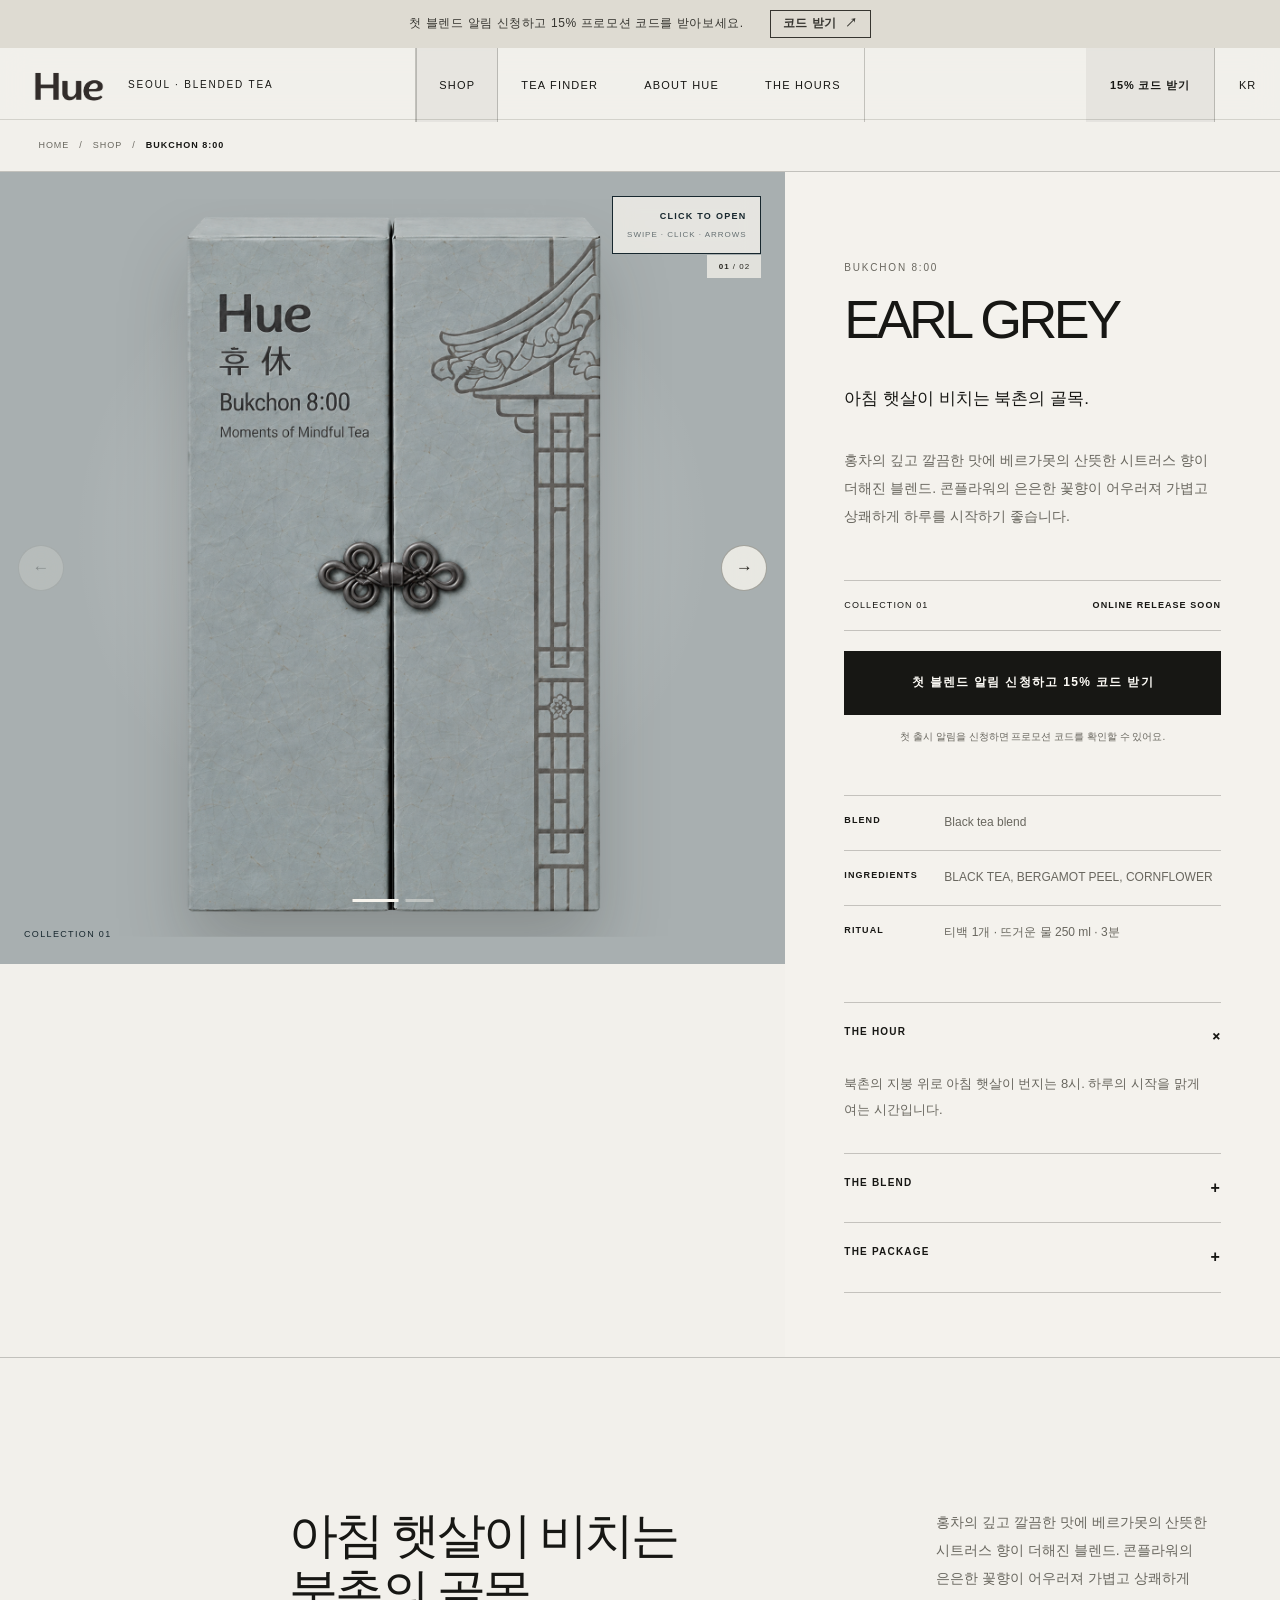
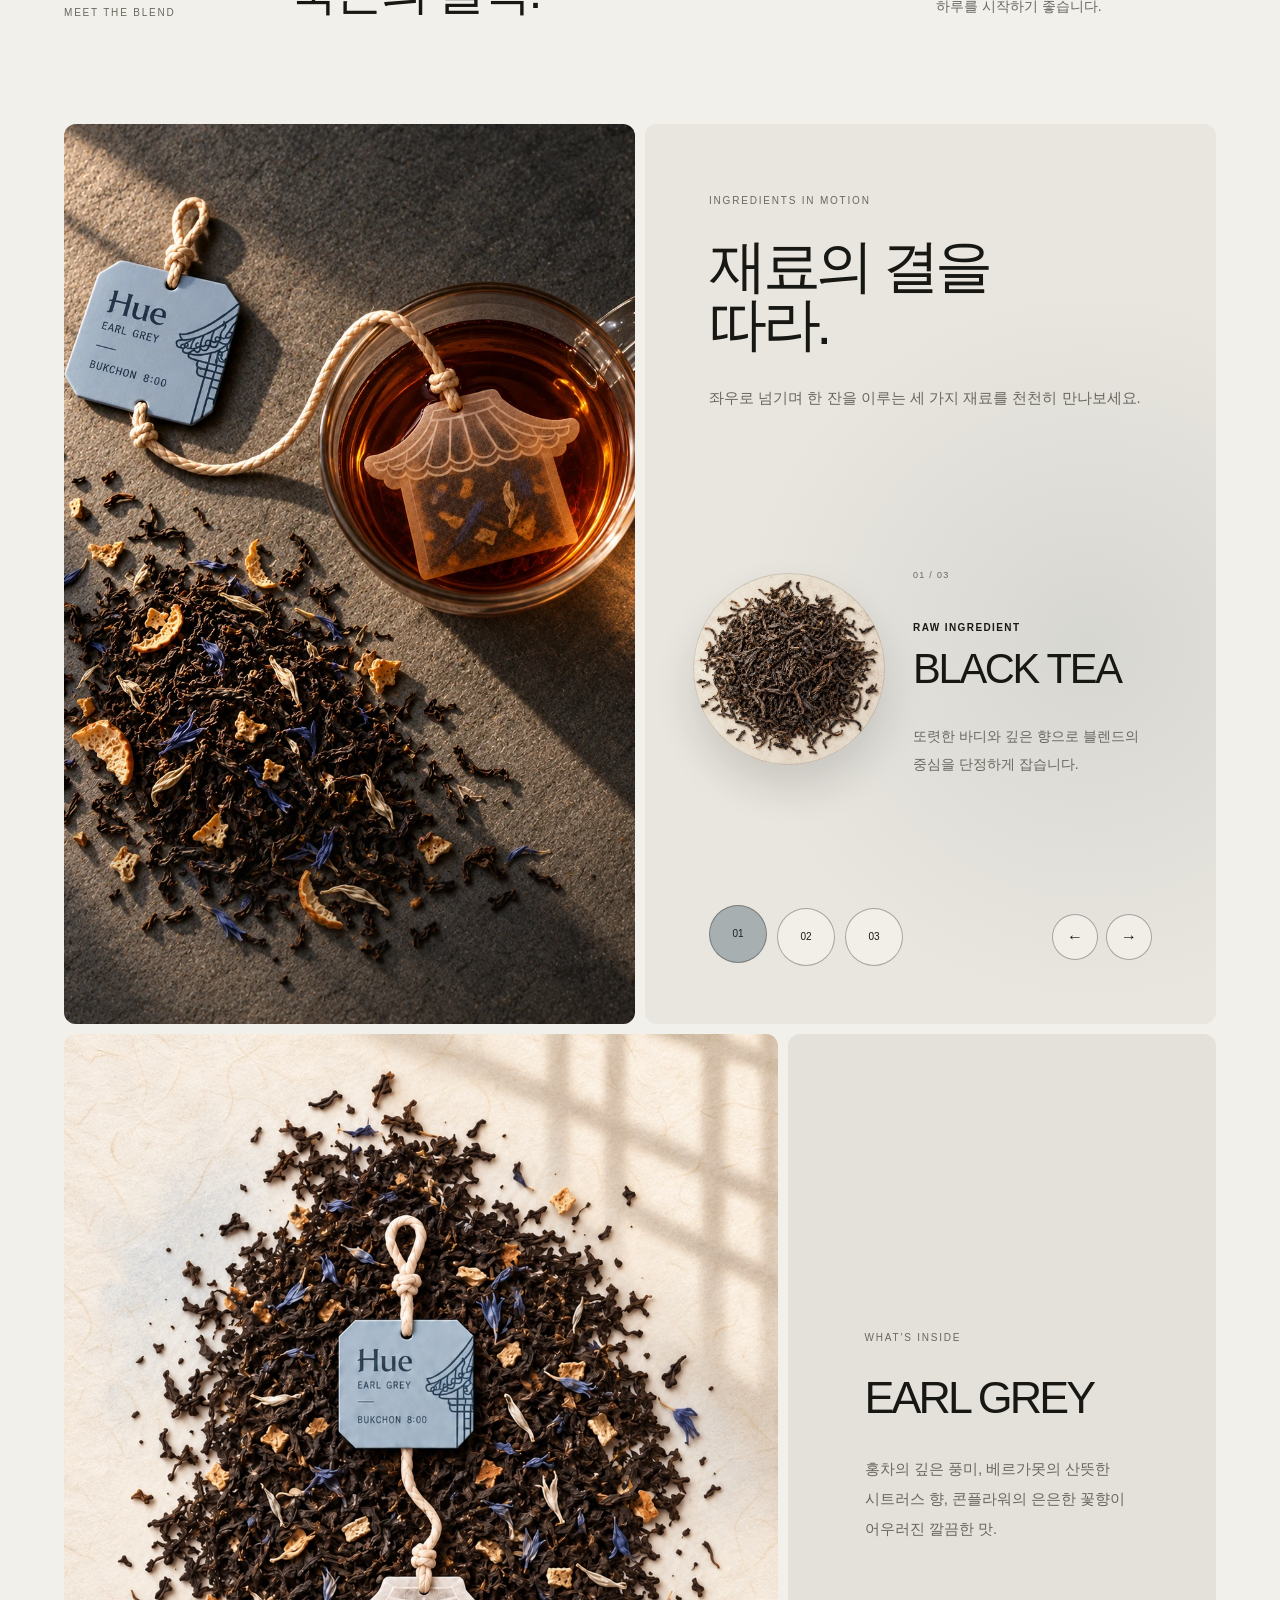
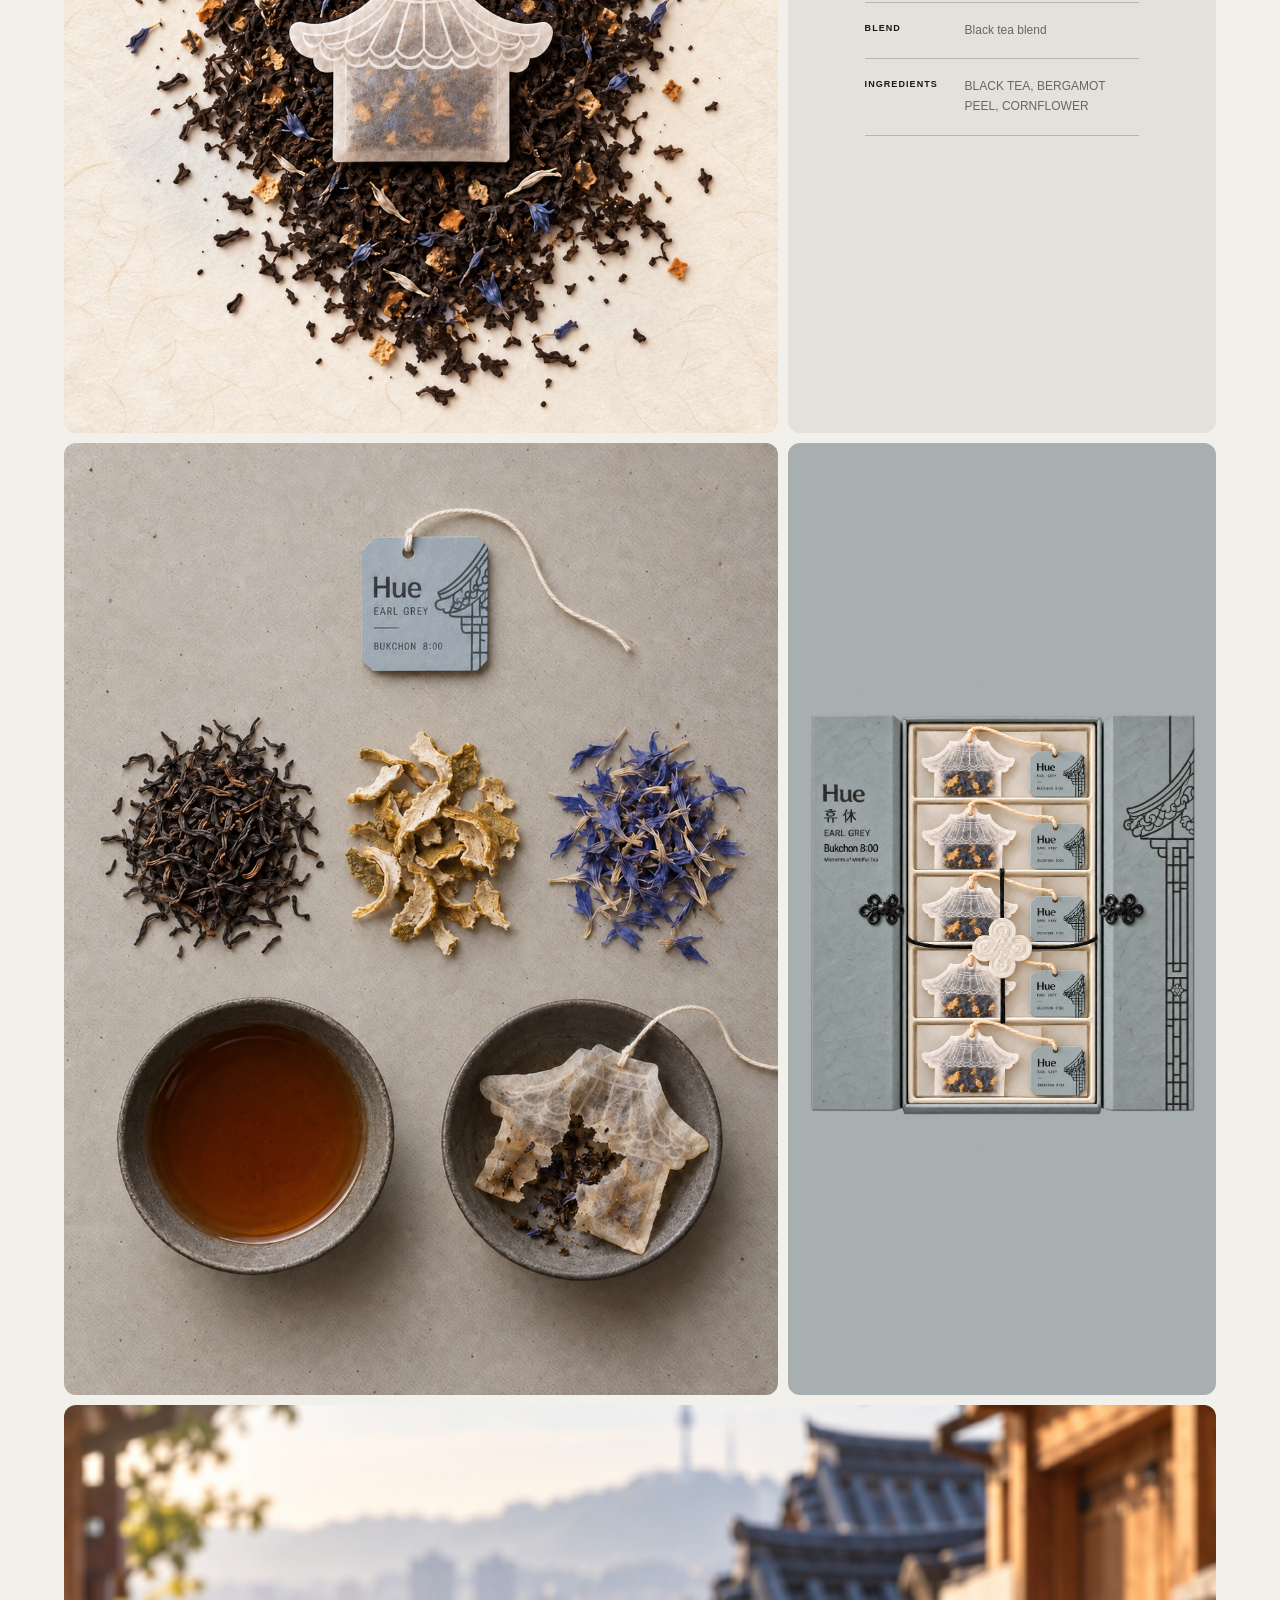
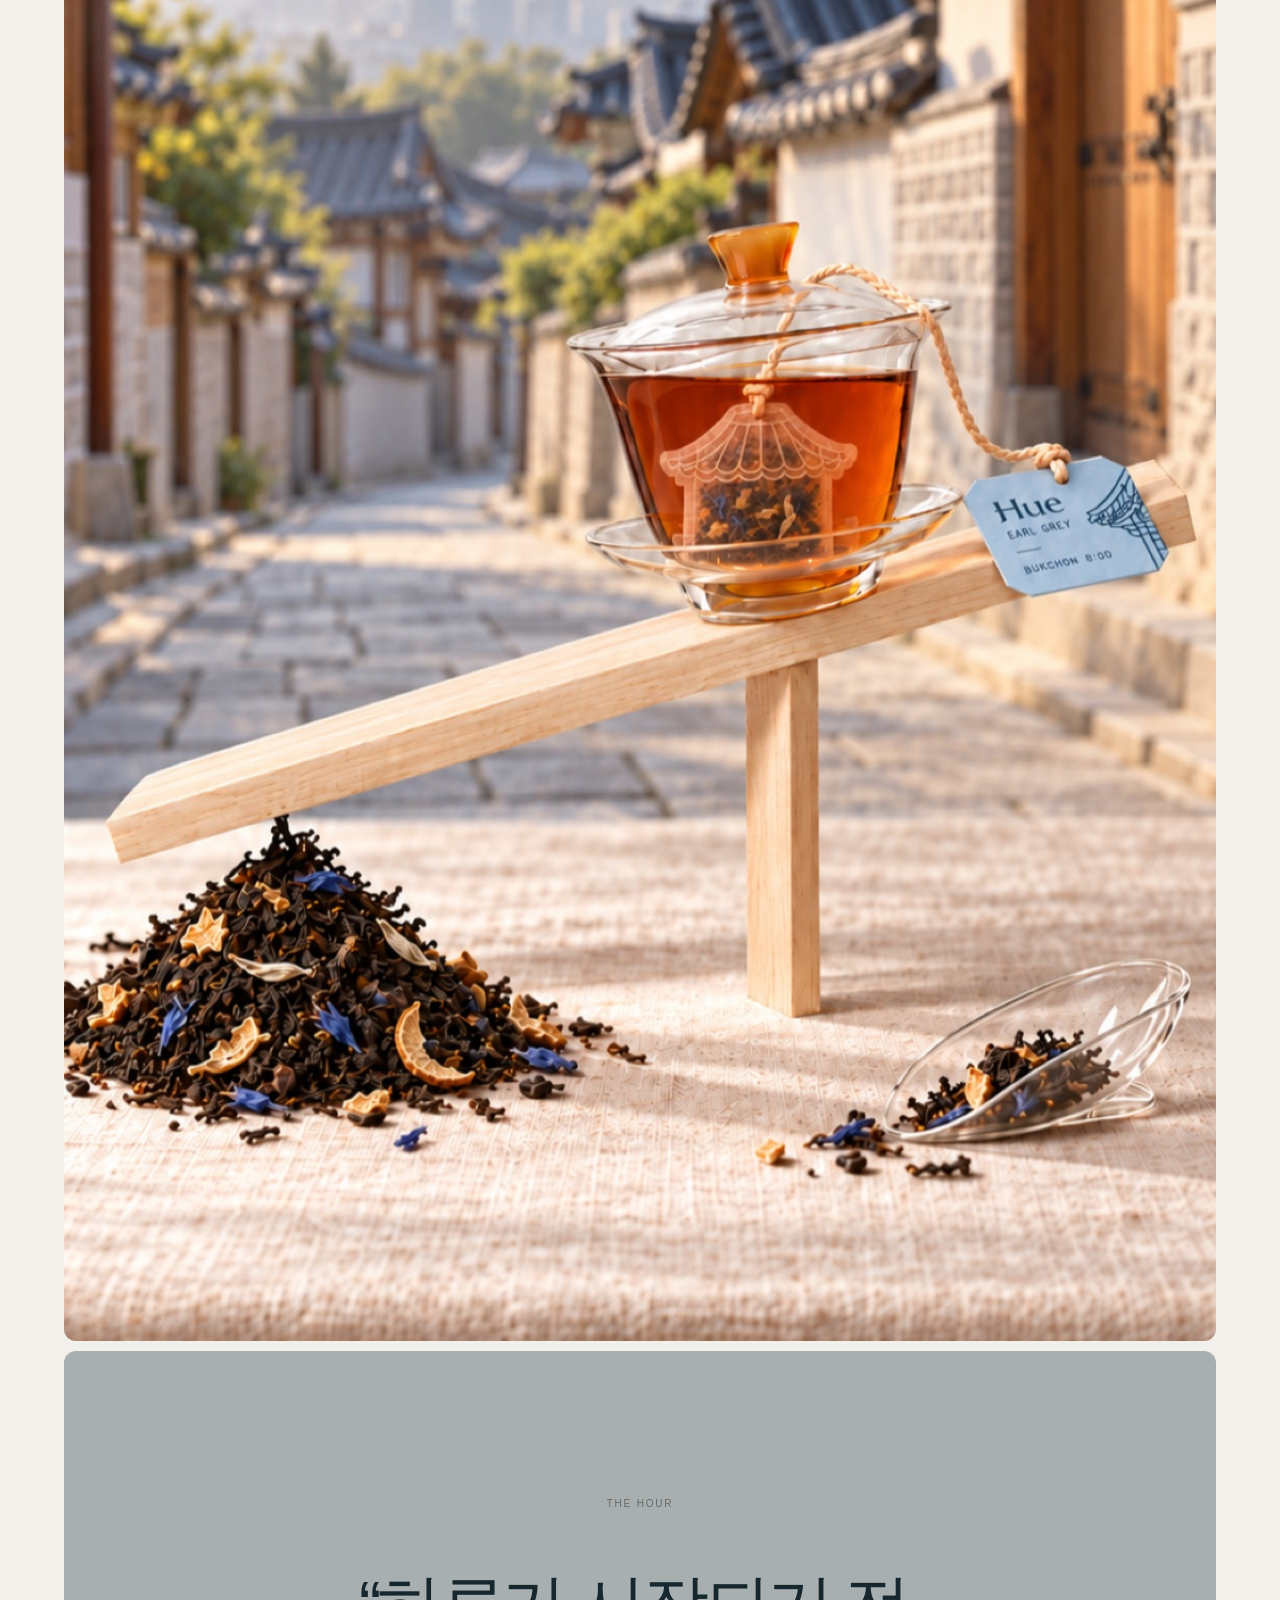
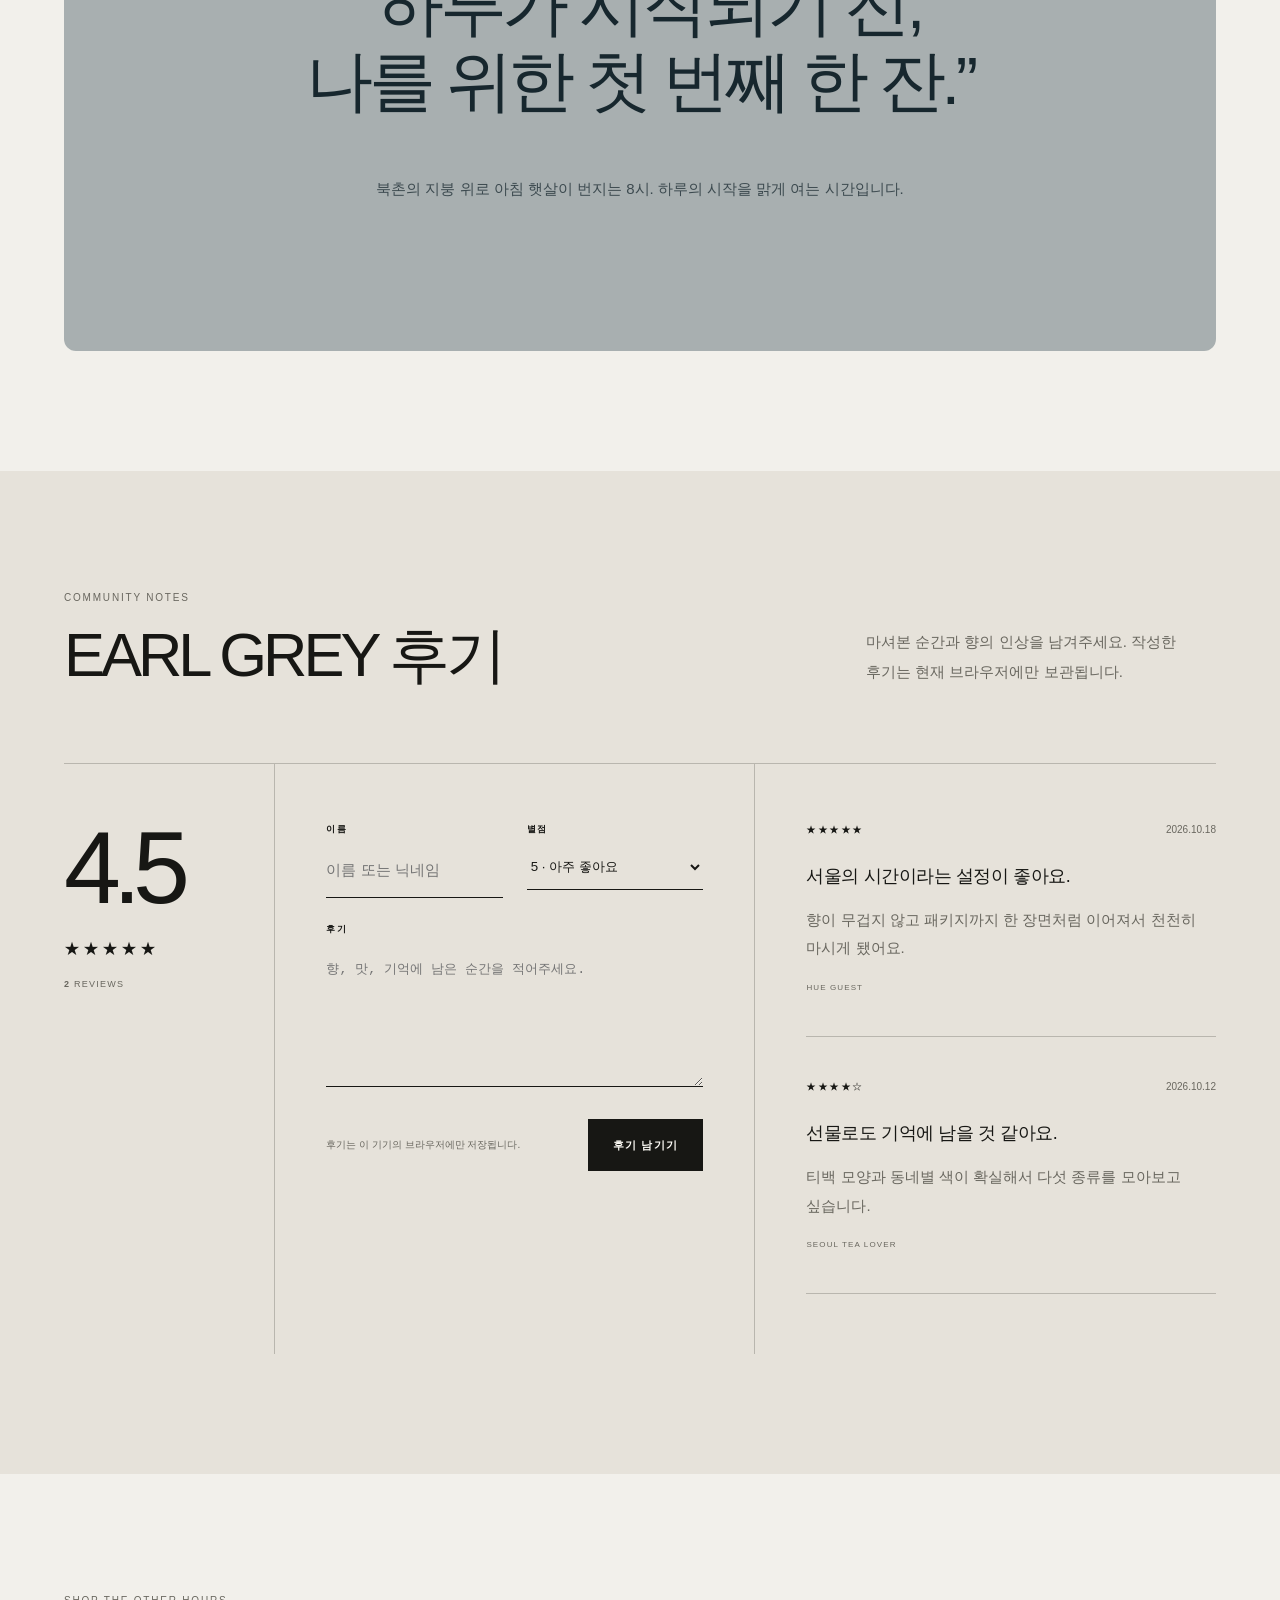
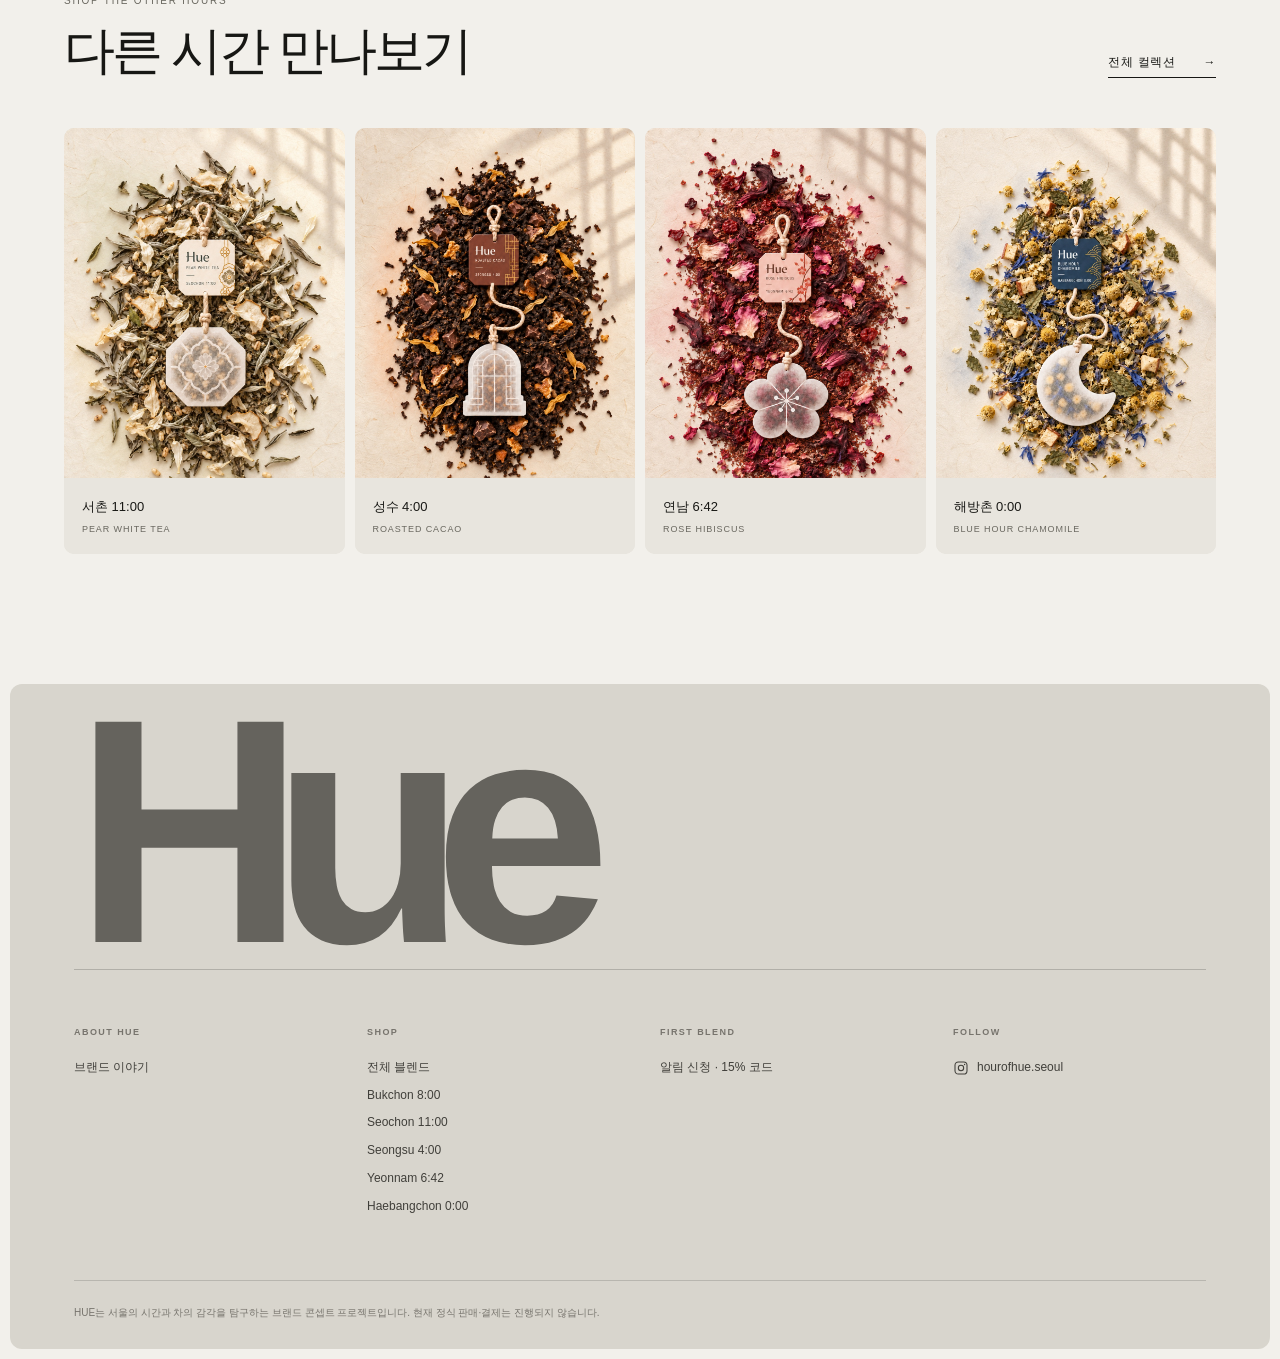
==== product.html @ b33d41ba "Make Seoul map tags interactive" ====
<!doctype html>
<html lang="ko">
<head>
  <meta charset="utf-8">
<!-- Google Tag Manager -->
<script>(function(w,d,s,l,i){w[l]=w[l]||[];w[l].push({'gtm.start':
new Date().getTime(),event:'gtm.js'});var f=d.getElementsByTagName(s)[0],
j=d.createElement(s),dl=l!='dataLayer'?'&l='+l:'';j.async=true;j.src=
'https://www.googletagmanager.com/gtm.js?id='+i+dl;f.parentNode.insertBefore(j,f);
})(window,document,'script','dataLayer','GTM-KGVRGNJ7');</script>
<!-- End Google Tag Manager -->
<!-- Google tag (gtag.js) -->
<script async src="https://www.googletagmanager.com/gtag/js?id=G-9V186XR4K6"></script>
<script>
  window.dataLayer = window.dataLayer || [];
  function gtag(){dataLayer.push(arguments);}
  gtag('js', new Date());
  gtag('config', 'G-9V186XR4K6');
</script>
  <meta name="viewport" content="width=device-width, initial-scale=1">
  <meta name="theme-color" content="#f2f0eb">
  <title>HUE Collection | 서울의 다섯 시간</title>
  <meta name="description" content="서울의 시간과 장소를 담은 HUE 블렌디드 티 컬렉션.">
  <link rel="icon" href="assets/images/hue-logo-dark.png">
  <link rel="stylesheet" href="styles.css?v=20261102-map-tags">
  <script src="app.js?v=20261030-media" defer></script>
<!-- Meta Pixel Code -->
<script>
!function(f,b,e,v,n,t,s)
{if(f.fbq)return;n=f.fbq=function(){n.callMethod?
n.callMethod.apply(n,arguments):n.queue.push(arguments)};
if(!f._fbq)f._fbq=n;n.push=n;n.loaded=!0;n.version='2.0';
n.queue=[];t=b.createElement(e);t.async=!0;
t.src=v;s=b.getElementsByTagName(e)[0];
s.parentNode.insertBefore(t,s)}(window, document,'script',
'https://connect.facebook.net/en_US/fbevents.js');
fbq('init', '1820017669028338');
fbq('track', 'PageView');
</script>
  <script src="analytics.js?v=20261029-events" defer></script>
</head>
<body class="product-page" data-product-page>
<!-- Google Tag Manager (noscript) -->
<noscript><iframe src="https://www.googletagmanager.com/ns.html?id=GTM-KGVRGNJ7"
height="0" width="0" style="display:none;visibility:hidden"></iframe></noscript>
<!-- End Google Tag Manager (noscript) -->
<noscript><img height="1" width="1" style="display:none"
src="https://www.facebook.com/tr?id=1820017669028338&ev=PageView&noscript=1"
/></noscript>
<!-- End Meta Pixel Code -->

  <a class="skip-link" href="#main">본문으로 바로가기</a>
  <div class="announcement"><p>첫 블렌드 알림 신청하고 15% 프로모션 코드를 받아보세요.</p><a href="#launch-offer" data-offer-open>코드 받기 <span aria-hidden="true">↗</span></a></div>

  <header class="site-header" data-header>
    <a class="brand" href="index.html" aria-label="HUE 홈"><img src="assets/images/hue-logo-dark.png" alt="HUE"><span>SEOUL · BLENDED TEA</span></a>
    <button class="menu-toggle" type="button" aria-expanded="false" aria-controls="site-nav"><span></span><span></span><span class="sr-only">메뉴 열기</span></button>
    <nav class="site-nav" id="site-nav" aria-label="주요 메뉴"><a class="active" href="shop.html">SHOP</a><a href="tea-finder.html">TEA FINDER</a><a href="index.html#about">ABOUT HUE</a><a href="index.html#collection">THE HOURS</a></nav>
    <div class="header-tools"><a href="#launch-offer" data-offer-open>15% 코드 받기</a><span aria-hidden="true">KR</span></div>
  </header>

  <main id="main">
    <nav class="breadcrumb" aria-label="현재 위치"><a href="index.html">HOME</a><span>/</span><a href="shop.html">SHOP</a><span>/</span><strong data-product-location>BUKCHON 8:00</strong></nav>

    <section class="product-detail product-detail-redesign">
      <figure class="product-pack-stage" data-product-tone>
        <span class="pack-stage-number">COLLECTION 01</span>
        <button class="pack-reveal-button" type="button" data-package-reveal data-cursor="UNFOLD" aria-expanded="false" aria-label="HUE Bukchon 8:00 패키지 펼쳐보기">
          <img class="pack-open-view" data-product-open src="assets/images/open-bukchon-v2.webp" alt="HUE Bukchon 8:00 문이 열린 패키지와 내부 티백">
          <img class="pack-door pack-door-left" data-product-pack-door src="assets/images/pack-bukchon.png" alt="" aria-hidden="true">
          <img class="pack-door pack-door-right" data-product-pack-door src="assets/images/pack-bukchon.png" alt="" aria-hidden="true">
          <span class="pack-reveal-hint"><span data-pack-action>CLICK TO OPEN</span><small>SWIPE · CLICK · ARROWS</small></span>
        </button>
        <div class="pack-gallery-controls" role="group" aria-label="패키지 이미지 넘기기">
          <button type="button" data-pack-prev aria-label="닫힌 패키지 보기" disabled>←</button>
          <button type="button" data-pack-next aria-label="펼친 패키지 보기">→</button>
        </div>
        <span class="pack-gallery-count"><strong data-pack-current>01</strong> / 02</span>
        <div class="pack-gallery-dots" role="group" aria-label="패키지 이미지 선택">
          <button class="is-active" type="button" data-pack-index="0" aria-label="닫힌 패키지" aria-pressed="true"></button>
          <button type="button" data-pack-index="1" aria-label="펼친 패키지" aria-pressed="false"></button>
        </div>
      </figure>

      <aside class="product-info" aria-labelledby="product-title">
        <p class="eyebrow" data-product-location>BUKCHON 8:00</p>
        <h1 id="product-title" data-product-name>Earl Grey</h1>
        <p class="product-kicker" data-product-kicker>아침 햇살이 비치는 북촌의 골목.</p>
        <p class="product-description" data-product-description>홍차의 깊고 깔끔한 맛에 베르가못의 산뜻한 시트러스 향이 더해진 블렌드. 콘플라워의 은은한 꽃향이 어우러져 가볍고 상쾌하게 하루를 시작하기 좋습니다.</p>

        <div class="product-status"><span>COLLECTION 01</span><strong>ONLINE RELEASE SOON</strong></div>
        <a class="button button-dark product-cta" href="#launch-offer" data-offer-open data-cursor="JOIN">첫 블렌드 알림 신청하고 15% 코드 받기</a>
        <p class="microcopy">첫 출시 알림을 신청하면 프로모션 코드를 확인할 수 있어요.</p>

        <dl class="product-specs">
          <div><dt>BLEND</dt><dd data-product-blend>Black tea</dd></div>
          <div><dt>INGREDIENTS</dt><dd data-product-ingredients>블랙티, 베르가못 필, 콘플라워</dd></div>
          <div><dt>RITUAL</dt><dd>티백 1개 · 뜨거운 물 250 ml · 3분</dd></div>
        </dl>

        <div class="accordions">
          <details open><summary>THE HOUR <span>+</span></summary><p data-product-hour>북촌의 지붕 위로 아침 햇살이 번지는 8시. 하루의 시작을 맑게 여는 시간입니다.</p></details>
          <details><summary>THE BLEND <span>+</span></summary><p data-product-notes>홍차의 깊은 풍미, 베르가못의 산뜻한 시트러스 향, 콘플라워의 은은한 꽃향이 어우러진 깔끔한 맛.</p></details>
          <details><summary>THE PACKAGE <span>+</span></summary><p>각 동네의 건축과 빛에서 가져온 선을 한지의 결, 매듭의 촉감과 함께 오늘의 패키지로 옮겼습니다.</p></details>
        </div>
      </aside>
    </section>

    <section class="blend-story section-pad">
      <header class="blend-story-heading reveal">
        <p class="section-index">MEET THE BLEND</p>
        <h2 data-product-kicker-large>아침 햇살이 비치는<br>북촌의 골목.</h2>
        <p data-product-description>홍차의 깊고 깔끔한 맛에 베르가못의 산뜻한 시트러스 향이 더해진 블렌드. 콘플라워의 은은한 꽃향이 어우러져 가볍고 상쾌하게 하루를 시작하기 좋습니다.</p>
      </header>

      <section class="ingredient-experience reveal" data-ingredient-experience aria-labelledby="ingredient-experience-title">
        <figure class="ingredient-moment-media">
          <img data-product-moment src="assets/images/ingredient-moment-bukchon.webp" alt="Bukchon Earl Grey의 재료와 우린 차">
        </figure>
        <div class="ingredient-slider" data-product-tone>
          <header class="ingredient-slider-heading">
            <p class="eyebrow">INGREDIENTS IN MOTION</p>
            <h2 id="ingredient-experience-title">재료의 결을<br>따라.</h2>
            <p>좌우로 넘기며 한 잔을 이루는 세 가지 재료를 천천히 만나보세요.</p>
          </header>
          <div class="ingredient-slider-viewport" data-ingredient-viewport tabindex="0" role="region" aria-roledescription="carousel" aria-label="블렌드 재료 슬라이드" data-cursor="SWIPE">
            <div class="ingredient-slider-track" data-ingredient-track></div>
          </div>
          <div class="ingredient-slider-footer">
            <div class="ingredient-pagination" data-ingredient-pagination role="group" aria-label="재료 선택"></div>
            <div class="ingredient-arrows" role="group" aria-label="재료 이미지 넘기기">
              <button type="button" data-ingredient-prev aria-label="이전 재료">←</button>
              <button type="button" data-ingredient-next aria-label="다음 재료">→</button>
            </div>
          </div>
        </div>
      </section>

      <div class="blend-story-grid">
        <figure class="blend-ingredients reveal" data-cursor="HUE"><img data-product-detail src="assets/images/detail-bukchon.jpg" alt="Bukchon Earl Grey 블렌드의 재료와 티백"></figure>
        <div class="blend-story-card reveal">
          <p class="eyebrow">WHAT'S INSIDE</p>
          <h3 data-product-name>Earl Grey</h3>
          <p data-product-notes>홍차의 깊은 풍미, 베르가못의 산뜻한 시트러스 향, 콘플라워의 은은한 꽃향이 어우러진 깔끔한 맛.</p>
          <dl><div><dt>BLEND</dt><dd data-product-blend>Black tea blend</dd></div><div><dt>INGREDIENTS</dt><dd data-product-ingredients>블랙티, 베르가못 필, 콘플라워</dd></div></dl>
        </div>
        <figure class="blend-ritual reveal" data-cursor="HUE">
          <img data-product-ritual src="assets/images/ritual-bukchon.jpg" alt="Bukchon Earl Grey의 재료, 우린 차와 전통 문양 티백">
        </figure>
        <figure class="blend-unboxed reveal" data-product-tone data-cursor="HUE">
          <img data-product-open src="assets/images/open-bukchon-v2.webp" alt="Bukchon Earl Grey 패키지의 문이 열린 모습">
        </figure>
        <figure class="blend-place reveal" data-cursor="SCROLL"><img data-product-place src="assets/images/place-bukchon.jpg" alt="북촌의 아침과 HUE Earl Grey"></figure>
        <div class="blend-hour-card reveal" data-product-tone>
          <p class="eyebrow">THE HOUR</p>
          <blockquote data-product-quote>“하루가 시작되기 전, 나를 위한 첫 번째 한 잔.”</blockquote>
          <p data-product-hour>북촌의 지붕 위로 아침 햇살이 번지는 8시. 하루의 시작을 맑게 여는 시간입니다.</p>
        </div>
      </div>
    </section>

    <section class="reviews section-pad" id="reviews" aria-labelledby="reviews-title">
      <header class="reviews-heading reveal">
        <div>
          <p class="eyebrow">COMMUNITY NOTES</p>
          <h2 id="reviews-title"><span data-review-product>Earl Grey</span> 후기</h2>
        </div>
        <p>마셔본 순간과 향의 인상을 남겨주세요. 작성한 후기는 현재 브라우저에만 보관됩니다.</p>
      </header>

      <div class="reviews-layout">
        <aside class="review-score reveal" aria-label="예시 후기 평점">
            <strong data-review-score>4.5</strong>
          <span data-review-stars aria-label="별점 5점 중 4.5점">★★★★★</span>
          <p><b data-review-count>2</b> REVIEWS</p>
        </aside>

        <form class="review-form reveal" id="review-form">
          <div class="review-form-row">
            <label class="review-field"><span>이름</span><input name="reviewer" type="text" maxlength="16" required placeholder="이름 또는 닉네임"></label>
            <label class="review-field"><span>별점</span><select name="rating" required><option value="5">5 · 아주 좋아요</option><option value="4">4 · 좋아요</option><option value="3">3 · 보통이에요</option><option value="2">2 · 아쉬워요</option><option value="1">1 · 별로예요</option></select></label>
          </div>
          <label class="review-field"><span>후기</span><textarea name="content" rows="5" maxlength="300" required placeholder="향, 맛, 기억에 남은 순간을 적어주세요."></textarea></label>
          <div class="review-form-actions"><p>후기는 이 기기의 브라우저에만 저장됩니다.</p><button class="button button-dark" type="submit">후기 남기기</button></div>
          <p class="review-status" data-review-status role="status" aria-live="polite"></p>
        </form>

        <div class="review-list reveal" data-review-list>
          <article class="review-card"><div><span aria-label="별점 5점">★★★★★</span><time datetime="2026-10-18">2026.10.18</time></div><h3>서울의 시간이라는 설정이 좋아요.</h3><p>향이 무겁지 않고 패키지까지 한 장면처럼 이어져서 천천히 마시게 됐어요.</p><small>HUE GUEST</small></article>
          <article class="review-card"><div><span aria-label="별점 4점">★★★★☆</span><time datetime="2026-10-12">2026.10.12</time></div><h3>선물로도 기억에 남을 것 같아요.</h3><p>티백 모양과 동네별 색이 확실해서 다섯 종류를 모아보고 싶습니다.</p><small>SEOUL TEA LOVER</small></article>
        </div>
      </div>
    </section>

    <section class="related section-pad" aria-labelledby="related-title">
      <header><div><p class="eyebrow">SHOP THE OTHER HOURS</p><h2 id="related-title">다른 시간 만나보기</h2></div><a class="text-link" href="shop.html">전체 컬렉션 <span>→</span></a></header>
      <div class="related-grid" data-related-products></div>
    </section>
  </main>

  <footer class="site-footer compact-footer">
    <div class="footer-wordmark">Hue</div>
    <div class="footer-links">
      <div><strong>ABOUT HUE</strong><a href="index.html#about">브랜드 이야기</a></div>
      <div><strong>SHOP</strong><a href="shop.html">전체 블렌드</a><a href="product.html?blend=bukchon">Bukchon 8:00</a><a href="product.html?blend=seochon">Seochon 11:00</a><a href="product.html?blend=seongsu">Seongsu 4:00</a><a href="product.html?blend=yeonnam">Yeonnam 6:42</a><a href="product.html?blend=haebangchon">Haebangchon 0:00</a></div>
      <div><strong>FIRST BLEND</strong><a href="#launch-offer" data-offer-open>알림 신청 · 15% 코드</a></div>
      <div><strong>FOLLOW</strong><a class="instagram-link" href="https://www.instagram.com/hourofhue.seoul/" target="_blank" rel="noreferrer" aria-label="HUE Instagram 새 창에서 열기"><svg viewBox="0 0 24 24" aria-hidden="true"><rect x="3" y="3" width="18" height="18" rx="5"/><circle cx="12" cy="12" r="4"/><circle cx="17.4" cy="6.7" r="1" class="is-filled"/></svg><span>hourofhue.seoul</span></a></div>
    </div>
    <p class="footer-note">HUE는 서울의 시간과 차의 감각을 탐구하는 브랜드 콘셉트 프로젝트입니다. 현재 정식 판매·결제는 진행되지 않습니다.</p>
  </footer>

  <div class="offer-modal" id="launch-offer" role="dialog" aria-modal="true" aria-labelledby="offer-title" aria-hidden="true">
    <button class="offer-modal-backdrop" type="button" data-offer-close aria-label="15% 코드 신청 창 닫기"></button>
    <div class="offer-modal-box" role="document">
      <button class="offer-modal-close" type="button" data-offer-close aria-label="15% 코드 신청 창 닫기">×</button>
      <p class="eyebrow">FIRST BLEND BENEFIT</p>
      <div class="promo-badge"><strong>15%</strong><span>WELCOME<br>CODE</span></div>
      <h2 id="offer-title">첫 블렌드 알림 신청하고<br>15% 코드 받기</h2>
      <p>이름과 이메일을 남기면 첫 출시 소식과 함께 사용할 수 있는 프로모션 코드를 바로 확인할 수 있어요.</p>
      <form id="offer-form" autocomplete="off" novalidate>
        <label class="field"><span>이름</span><input name="name" type="text" required maxlength="20" placeholder="홍길동"></label>
        <label class="field"><span>이메일</span><input name="email" type="email" required placeholder="example@email.com"></label>
        <div class="safe-note"><span aria-hidden="true">↳</span><p>입력한 정보는 어디에도 전송·저장되지 않고 완료 즉시 지워집니다.</p></div>
        <button class="button button-dark submit" type="submit">15% 프로모션 코드 받기</button>
      </form>
    </div>
  </div>
</body>
</html>
---- styles.css ----
:root {
  --paper: #f3f0e9;
  --paper-deep: #e8e2d7;
  --ink: #171714;
  --muted: #69675f;
  --line: rgba(23, 23, 20, .22);
  --white: #fffdf8;
  --black: #121210;
  --header-h: 82px;
  --ease: cubic-bezier(.22, .61, .36, 1);
}

* { box-sizing: border-box; }
html { scroll-behavior: smooth; }
body {
  margin: 0;
  color: var(--ink);
  background: var(--paper);
  font-family: Arial, "Apple SD Gothic Neo", "Noto Sans KR", sans-serif;
  font-size: 15px;
  line-height: 1.65;
  -webkit-font-smoothing: antialiased;
}
body.modal-open { overflow: hidden; }
img { display: block; width: 100%; }
a { color: inherit; text-decoration: none; }
button, input { font: inherit; }
button { color: inherit; }
h1, h2, h3, p, figure, blockquote, dl, dd { margin: 0; }
ol { margin: 0; padding: 0; }

.sr-only {
  position: absolute;
  width: 1px;
  height: 1px;
  padding: 0;
  margin: -1px;
  overflow: hidden;
  clip: rect(0, 0, 0, 0);
  white-space: nowrap;
  border: 0;
}
.skip-link {
  position: fixed;
  top: 8px;
  left: 8px;
  z-index: 999;
  padding: 10px 14px;
  color: #fff;
  background: #111;
  transform: translateY(-150%);
}
.skip-link:focus { transform: translateY(0); }

.announcement {
  min-height: 34px;
  display: flex;
  align-items: center;
  justify-content: center;
  gap: 20px;
  padding: 7px 24px;
  color: #f7f2e9;
  background: #21211e;
  font-size: 11px;
  letter-spacing: .05em;
}
.announcement a { border-bottom: 1px solid currentColor; }

.site-header {
  position: sticky;
  top: 0;
  z-index: 50;
  height: var(--header-h);
  display: grid;
  grid-template-columns: minmax(210px, 1fr) auto minmax(210px, 1fr);
  align-items: stretch;
  border-bottom: 1px solid var(--line);
  background: rgba(243, 240, 233, .94);
  backdrop-filter: blur(14px);
  transition: transform .35s var(--ease), box-shadow .35s ease;
}
.site-header.scrolled { box-shadow: 0 10px 30px rgba(20, 20, 17, .05); }
.brand {
  display: flex;
  align-items: center;
  gap: 18px;
  padding: 16px 28px;
  border-right: 1px solid var(--line);
}
.brand img { width: 82px; height: 42px; object-fit: contain; object-position: left center; }
.brand span, .eyebrow, .section-index {
  font-size: 10px;
  line-height: 1.4;
  letter-spacing: .18em;
  text-transform: uppercase;
}
.site-nav { display: flex; align-items: center; }
.site-nav a {
  height: 100%;
  display: grid;
  place-items: center;
  padding: 0 22px;
  font-size: 11px;
  letter-spacing: .11em;
  border-right: 1px solid transparent;
  border-left: 1px solid transparent;
  transition: background .25s ease, border-color .25s ease;
}
.site-nav a:hover { background: rgba(0, 0, 0, .035); border-color: var(--line); }
.header-tools {
  display: flex;
  justify-content: flex-end;
  align-items: stretch;
  border-left: 1px solid var(--line);
}
.header-tools > * { display: grid; place-items: center; padding: 0 24px; font-size: 11px; letter-spacing: .08em; }
.header-tools a { border-right: 1px solid var(--line); }
.menu-toggle { display: none; }

.section-pad { padding: 120px 5vw; }
.eyebrow, .section-index { color: var(--muted); }
.button {
  min-height: 52px;
  display: inline-flex;
  align-items: center;
  justify-content: center;
  padding: 0 24px;
  border: 1px solid var(--ink);
  border-radius: 0;
  cursor: pointer;
  font-size: 11px;
  font-weight: 700;
  letter-spacing: .11em;
  text-transform: uppercase;
  transition: color .25s ease, background .25s ease, transform .25s ease;
}
.button:hover { transform: translateY(-2px); }
.button-dark { color: var(--white); background: var(--ink); }
.button-dark:hover { background: #3c3b35; }
.button-line { background: transparent; }
.text-link {
  display: inline-flex;
  align-items: center;
  gap: 28px;
  padding-bottom: 4px;
  border-bottom: 1px solid currentColor;
  font-size: 12px;
  letter-spacing: .05em;
}
.text-link span { transition: transform .25s ease; }
.text-link:hover span { transform: translateX(5px); }
.text-link.light { color: #f3efe7; }

.hero {
  min-height: calc(100svh - var(--header-h) - 34px);
  display: grid;
  grid-template-columns: 48% 52%;
  border-bottom: 1px solid var(--line);
}
.hero-copy {
  display: flex;
  flex-direction: column;
  justify-content: center;
  padding: 8vw 5vw;
  border-right: 1px solid var(--line);
}
.hero-copy h1 {
  margin-top: 30px;
  font-size: clamp(46px, 4.7vw, 76px);
  font-weight: 400;
  line-height: .99;
  letter-spacing: -.065em;
}
.hero-copy h1 span { display: block; white-space: nowrap; }
.hero-lede { max-width: 480px; margin-top: 40px; color: var(--muted); font-size: clamp(15px, 1.3vw, 18px); word-break: keep-all; }
.hero-actions { display: flex; align-items: center; gap: 32px; margin-top: 46px; }
.hero-visual { position: relative; min-height: 620px; overflow: hidden; background: #a69988; }
.hero-visual img { width: 100%; height: 100%; object-fit: cover; transition: transform 1.2s var(--ease); }
.hero-visual:hover img { transform: scale(1.02); }
.hero-visual figcaption {
  position: absolute;
  right: 24px;
  bottom: 20px;
  padding: 8px 12px;
  color: #fff;
  background: rgba(0, 0, 0, .28);
  backdrop-filter: blur(8px);
  font-size: 9px;
  letter-spacing: .16em;
}

.manifesto {
  display: grid;
  grid-template-columns: 1fr 3fr;
  gap: 5vw;
  min-height: 520px;
  align-items: start;
  border-bottom: 1px solid var(--line);
}
.manifesto h2, .section-heading h2, .ritual h2, .apply h2, .related h2 {
  font-size: clamp(42px, 5.4vw, 82px);
  font-weight: 400;
  line-height: 1.04;
  letter-spacing: -.06em;
}
.manifesto > div { max-width: 920px; }
.manifesto > div > p { max-width: 560px; margin: 48px 0 0 auto; color: var(--muted); font-size: 17px; word-break: keep-all; }

.section-heading {
  display: flex;
  justify-content: space-between;
  align-items: flex-end;
  gap: 40px;
  padding-bottom: 55px;
}
.section-heading h2 { margin-top: 18px; }
.section-heading > p { max-width: 360px; color: var(--muted); }
.product-grid {
  display: grid;
  grid-template-columns: repeat(5, minmax(0, 1fr));
  border-top: 1px solid var(--line);
  border-bottom: 1px solid var(--line);
}
.product-card { min-width: 0; border-right: 1px solid var(--line); }
.product-card:last-child { border-right: 0; }
.product-image {
  position: relative;
  min-height: 34vw;
  display: grid;
  place-items: center;
  overflow: hidden;
  color: var(--card-ink);
  background: var(--card-bg);
}
.product-image::after {
  position: absolute;
  inset: 0;
  content: "";
  background: radial-gradient(circle at 50% 45%, rgba(255,255,255,.22), transparent 52%);
}
.product-image img {
  position: relative;
  z-index: 1;
  width: 82%;
  height: 82%;
  object-fit: contain;
  filter: drop-shadow(0 30px 25px rgba(0,0,0,.16));
  transition: transform .7s var(--ease);
}
.product-image:hover img { transform: translateY(-12px) scale(1.025); }
.product-number, .card-arrow { position: absolute; z-index: 2; top: 16px; font-size: 10px; letter-spacing: .1em; }
.product-number { left: 16px; }
.card-arrow { right: 16px; font-size: 16px; }
.product-meta {
  min-height: 124px;
  display: flex;
  justify-content: space-between;
  gap: 12px;
  padding: 22px 18px;
  background: var(--paper);
}
.product-meta h3 { font-size: 15px; font-weight: 500; letter-spacing: -.02em; }
.product-meta p { margin-top: 5px; color: var(--muted); font-size: 9px; letter-spacing: .13em; }
.product-meta > a { align-self: flex-end; font-size: 10px; border-bottom: 1px solid var(--ink); }

.editorial { min-height: 760px; display: grid; grid-template-columns: 56% 44%; }
.editorial-image { overflow: hidden; }
.editorial-image img { height: 100%; object-fit: cover; filter: sepia(.08); }
.editorial-copy {
  display: flex;
  flex-direction: column;
  justify-content: center;
  padding: 8vw 6vw;
  color: #f2eee5;
  background: #191916;
}
.editorial-copy .section-index { color: #a7a49d; }
.editorial-copy blockquote { margin: 72px 0 48px; font-size: clamp(36px, 4vw, 66px); line-height: 1.14; letter-spacing: -.055em; }
.editorial-copy > p:not(.section-index) { max-width: 470px; color: #aaa79f; word-break: keep-all; }
.editorial-copy .text-link { align-self: flex-start; margin-top: 55px; }

.ritual { display: grid; grid-template-columns: 1fr 1fr; gap: 7vw; align-items: center; border-bottom: 1px solid var(--line); }
.ritual-copy h2 { margin: 28px 0; }
.ritual-copy > p:not(.section-index) { max-width: 550px; color: var(--muted); word-break: keep-all; }
.ritual-steps { list-style: none; margin-top: 55px; border-top: 1px solid var(--line); }
.ritual-steps li { display: grid; grid-template-columns: 50px 110px 1fr; gap: 12px; align-items: center; padding: 17px 0; border-bottom: 1px solid var(--line); }
.ritual-steps span { color: var(--muted); font-size: 10px; }
.ritual-steps strong { font-size: 11px; letter-spacing: .12em; }
.ritual-steps em { color: var(--muted); font-style: normal; }
.ritual-image { max-height: 800px; overflow: hidden; }
.ritual-image img { height: 100%; object-fit: cover; }

.apply { display: grid; grid-template-columns: 1fr 1fr; background: #ded9cd; }
.apply > div { padding: 8vw 6vw; }
.apply-copy { border-right: 1px solid var(--line); }
.apply-copy h2 { margin: 28px 0; }
.apply-copy > p:not(.section-index) { max-width: 570px; color: var(--muted); word-break: keep-all; }
.blend-list { margin-top: 55px; border-top: 1px solid var(--line); }
.blend-list > div { display: grid; grid-template-columns: 170px 1fr; gap: 20px; padding: 15px 0; border-bottom: 1px solid var(--line); }
.blend-list dt { font-size: 12px; font-weight: 700; }
.blend-list dd { color: var(--muted); font-size: 13px; }
.apply-form-wrap { background: #eeebe4; }
.apply-form-wrap h3 { margin: 16px 0 10px; font-size: clamp(30px, 3vw, 48px); font-weight: 400; letter-spacing: -.04em; }
.apply-form-wrap > p:not(.eyebrow) { color: var(--muted); }
.apply-form-wrap form { margin-top: 44px; }
.field { display: block; margin-bottom: 22px; }
.field span { display: block; margin-bottom: 9px; font-size: 10px; font-weight: 700; letter-spacing: .12em; }
.field input {
  width: 100%;
  height: 58px;
  padding: 0 2px;
  border: 0;
  border-bottom: 1px solid var(--ink);
  border-radius: 0;
  outline: none;
  color: var(--ink);
  background: transparent;
}
.field input:focus { border-bottom-width: 2px; }
.field input.invalid { border-color: #9d2d22; }
.safe-note { display: flex; gap: 12px; margin: 28px 0; color: var(--muted); font-size: 11px; }
.safe-note button { padding: 0; border: 0; border-bottom: 1px solid currentColor; background: transparent; cursor: pointer; }
.submit { width: 100%; }

.site-footer { padding: 70px 5vw 30px; color: #e7e2d8; background: #161614; }
.footer-brand { display: flex; justify-content: space-between; align-items: flex-end; padding-bottom: 70px; border-bottom: 1px solid rgba(255,255,255,.2); }
.footer-brand img { width: 155px; max-height: 78px; object-fit: contain; object-position: left center; }
.footer-brand p { color: #88867f; font-size: 9px; letter-spacing: .17em; }
.footer-links { display: grid; grid-template-columns: 1.3fr 1.3fr 2fr 1fr; gap: 40px; padding: 55px 0; }
.footer-links strong { display: block; margin-bottom: 18px; color: #77756f; font-size: 9px; letter-spacing: .16em; }
.footer-links a, .footer-links button { display: block; width: fit-content; margin: 8px 0; padding: 0; border: 0; color: #d1cdc4; background: transparent; font-size: 12px; cursor: pointer; }
.footer-links a:hover, .footer-links button:hover { color: #fff; }
.footer-note { padding-top: 24px; border-top: 1px solid rgba(255,255,255,.12); color: #73716c; font-size: 10px; }

.modal { position: fixed; inset: 0; z-index: 100; display: none; }
.modal[aria-hidden="false"] { display: grid; place-items: center; }
.modal-backdrop { position: absolute; inset: 0; background: rgba(15,15,13,.72); backdrop-filter: blur(5px); }
.modal-box { position: relative; z-index: 1; width: min(620px, calc(100% - 32px)); max-height: calc(100vh - 32px); overflow: auto; padding: 52px; background: var(--paper); }
.modal-close { position: absolute; top: 16px; right: 18px; padding: 0; border: 0; background: transparent; font-size: 28px; cursor: pointer; }
.modal-box h2 { margin: 16px 0 30px; font-size: 38px; font-weight: 400; letter-spacing: -.05em; }
.modal-box ol { padding-left: 20px; color: var(--muted); font-size: 13px; }
.modal-box li { margin-bottom: 14px; }
.privacy-agree { display: flex; gap: 10px; align-items: flex-start; margin-top: 26px; padding-top: 22px; border-top: 1px solid var(--line); font-size: 12px; }
.privacy-agree input { margin-top: 4px; }
.modal-actions { display: grid; grid-template-columns: 1fr 1fr; gap: 10px; margin-top: 28px; }
.modal-actions button:disabled { opacity: .35; cursor: not-allowed; transform: none; }

/* Product detail */
.breadcrumb { display: flex; gap: 10px; align-items: center; padding: 18px 3vw; border-bottom: 1px solid var(--line); color: var(--muted); font-size: 9px; letter-spacing: .11em; }
.breadcrumb strong { color: var(--ink); font-weight: 600; }
.product-detail { display: grid; grid-template-columns: minmax(0, 2fr) minmax(400px, 1fr); border-bottom: 1px solid var(--line); }
.product-gallery { display: grid; grid-template-columns: 1fr 1fr; border-right: 1px solid var(--line); }
.product-gallery figure { min-height: 52vw; border-right: 1px solid var(--line); border-bottom: 1px solid var(--line); overflow: hidden; background: #ddd7cb; }
.product-gallery figure:nth-child(2) { border-right: 0; }
.product-gallery figure img { height: 100%; object-fit: cover; }
.product-gallery .gallery-pack { position: relative; display: grid; place-items: center; color: var(--tone-ink, #17272e); background: var(--tone-bg, #a8afb0); }
.gallery-pack img { width: 78%; height: 78% !important; object-fit: contain !important; filter: drop-shadow(0 32px 30px rgba(0,0,0,.18)); }
.gallery-pack figcaption { position: absolute; left: 20px; bottom: 16px; font-size: 9px; letter-spacing: .15em; }
.product-gallery .gallery-wide { grid-column: 1 / -1; min-height: 64vw; border-right: 0; border-bottom: 0; }
.product-info { position: sticky; top: var(--header-h); align-self: start; min-height: calc(100vh - var(--header-h)); padding: 6vw 4vw 4vw; }
.product-info h1 { margin-top: 14px; font-size: clamp(46px, 5vw, 76px); font-weight: 400; line-height: .96; letter-spacing: -.065em; text-transform: uppercase; }
.product-kicker { margin-top: 30px; font-size: 18px; line-height: 1.6; word-break: keep-all; text-wrap: balance; }
.product-description { margin-top: 24px; color: var(--muted); line-height: 1.86; word-break: keep-all; }
.product-status { display: flex; justify-content: space-between; gap: 20px; margin-top: 42px; padding: 14px 0; border-top: 1px solid var(--line); border-bottom: 1px solid var(--line); font-size: 9px; letter-spacing: .12em; }
.product-status strong { font-weight: 700; }
.product-cta { width: 100%; margin-top: 16px; }
.microcopy { margin-top: 9px; text-align: center; color: var(--muted); font-size: 10px; }
.product-specs { margin-top: 42px; }
.product-specs > div { display: grid; grid-template-columns: 100px 1fr; padding: 13px 0; border-top: 1px solid var(--line); }
.product-specs dt { font-size: 9px; font-weight: 700; letter-spacing: .12em; }
.product-specs dd { color: var(--muted); font-size: 12px; }
.accordions { margin-top: 34px; border-bottom: 1px solid var(--line); }
.accordions details { border-top: 1px solid var(--line); }
.accordions summary { display: flex; justify-content: space-between; padding: 17px 0; cursor: pointer; list-style: none; font-size: 10px; font-weight: 700; letter-spacing: .12em; }
.accordions summary::-webkit-details-marker { display: none; }
.accordions details[open] summary span { transform: rotate(45deg); }
.accordions summary span { font-size: 16px; transition: transform .2s ease; }
.accordions details p { padding: 0 18px 22px 0; color: var(--muted); font-size: 13px; line-height: 1.82; word-break: keep-all; }
.product-quote { color: var(--tone-ink, #17272e); background: var(--tone-bg, #a8afb0); }
.product-quote .section-index { color: currentColor; opacity: .65; }
.product-quote blockquote { max-width: 1050px; margin: 42px auto 0; font-size: clamp(42px, 5.8vw, 88px); line-height: 1.08; letter-spacing: -.06em; text-align: center; }
.related header { display: flex; justify-content: space-between; align-items: flex-end; gap: 20px; }
.related h2 { margin-top: 16px; font-size: clamp(38px, 4vw, 62px); }
.related-grid { display: grid; grid-template-columns: repeat(4, 1fr); gap: 1px; margin-top: 50px; background: var(--line); border: 1px solid var(--line); }
.related-card { min-width: 0; background: var(--paper); }
.related-card .related-image { position: relative; aspect-ratio: 3 / 4; display: grid; place-items: center; overflow: hidden; color: var(--card-ink); background: var(--card-bg); }
.related-card img { width: 78%; height: 78%; object-fit: contain; filter: drop-shadow(0 20px 20px rgba(0,0,0,.15)); transition: transform .5s var(--ease); }
.related-card:hover img { transform: translateY(-8px); }
.related-card div { padding: 18px; }
.related-card h3 { font-size: 13px; font-weight: 500; }
.related-card p { margin-top: 4px; color: var(--muted); font-size: 9px; letter-spacing: .1em; }
.compact-footer .footer-brand { padding-bottom: 45px; }
.compact-footer .footer-links { grid-template-columns: repeat(4, 1fr); }

/* Completion page */
.result-page { min-height: 100vh; background: #d8d2c6; }
.result { min-height: 100vh; display: grid; place-items: center; padding: 90px 24px; }
.result-logo { position: absolute; top: 28px; left: 32px; }
.result-logo img { width: 90px; height: 45px; object-fit: contain; }
.result-box { width: min(760px, 100%); text-align: center; }
.result-mark { width: 76px; height: 76px; display: grid; place-items: center; margin: 0 auto 32px; border: 1px solid var(--ink); border-radius: 50%; font-size: 26px; }
.result-box h1 { margin: 20px 0 36px; font-size: clamp(52px, 8vw, 98px); font-weight: 400; line-height: .94; letter-spacing: -.07em; }
.result-box > p:not(.eyebrow) { max-width: 620px; margin: 12px auto; color: var(--muted); word-break: keep-all; }
.promo-code { width: min(440px,100%); margin: 34px auto; padding: 24px; color: #f7f2e8; background: #181815; box-shadow: 0 18px 38px rgba(23,23,20,.14); }
.promo-code span { display: block; font-size: 8px; letter-spacing: .18em; }
.promo-code strong { display: block; margin: 10px 0 6px; font-size: clamp(46px,8vw,72px); font-weight: 400; line-height: 1; letter-spacing: .08em; }
.promo-code p { color: #aaa69d; font-size: 10px; }
.wiped { margin: 34px 0; padding: 18px; border-top: 1px solid var(--line); border-bottom: 1px solid var(--line); font-size: 12px; }
.funnel { display: flex; flex-wrap: wrap; justify-content: center; align-items: center; gap: 8px; margin-bottom: 34px; font-size: 10px; }
.funnel span { padding: 7px 12px; border: 1px solid var(--line); }
.funnel .now { color: #fff; background: var(--ink); }
.funnel i { color: var(--muted); font-style: normal; }

.reveal { opacity: 0; transform: translateY(22px); transition: opacity .8s var(--ease), transform .8s var(--ease); }
.reveal.is-visible { opacity: 1; transform: none; }

@media (max-width: 1180px) {
  .site-header { grid-template-columns: 190px 1fr 165px; }
  .brand { padding: 16px 20px; }
  .brand span { display: none; }
  .site-nav a { padding: 0 13px; }
  .header-tools > * { padding: 0 15px; }
  .product-grid { grid-template-columns: repeat(3, 1fr); }
  .product-card:nth-child(3) { border-right: 0; }
  .product-card:nth-child(-n+3) { border-bottom: 1px solid var(--line); }
  .product-image { min-height: 48vw; }
  .product-detail { grid-template-columns: minmax(0, 1.6fr) minmax(360px, 1fr); }
}

@media (max-width: 820px) {
  :root { --header-h: 66px; }
  .section-pad { padding: 82px 22px; }
  .announcement { justify-content: space-between; padding-inline: 14px; }
  .announcement p { max-width: 250px; white-space: nowrap; overflow: hidden; text-overflow: ellipsis; }
  .site-header { grid-template-columns: 1fr auto; }
  .brand { border-right: 0; padding: 10px 16px; }
  .brand img { width: 72px; height: 38px; }
  .menu-toggle { width: 66px; height: 66px; display: grid; place-content: center; gap: 7px; padding: 0; border: 0; border-left: 1px solid var(--line); background: transparent; }
  .menu-toggle > span:not(.sr-only) { width: 22px; height: 1px; display: block; background: var(--ink); transition: transform .25s ease; }
  .menu-toggle[aria-expanded="true"] > span:first-child { transform: translateY(4px) rotate(45deg); }
  .menu-toggle[aria-expanded="true"] > span:nth-child(2) { transform: translateY(-4px) rotate(-45deg); }
  .site-nav { position: absolute; top: 66px; right: 0; left: 0; display: none; flex-direction: column; align-items: stretch; border-top: 1px solid var(--line); border-bottom: 1px solid var(--line); background: var(--paper); }
  .site-nav.open { display: flex; }
  .site-nav a { height: auto; justify-content: start; place-items: initial; padding: 20px; border-bottom: 1px solid var(--line); }
  .site-nav a:last-child { border-bottom: 0; }
  .header-tools { display: none; }

  .hero { grid-template-columns: 1fr; min-height: 0; }
  .hero-copy { min-height: 620px; padding: 90px 22px 70px; border-right: 0; }
  .hero-copy h1 { font-size: clamp(42px, 12vw, 58px); }
  .hero-lede { margin-top: 32px; }
  .hero-actions { align-items: flex-start; flex-direction: column; gap: 24px; }
  .hero-visual { min-height: 100vw; border-top: 1px solid var(--line); }
  .manifesto { grid-template-columns: 1fr; min-height: 0; gap: 45px; }
  .manifesto h2, .section-heading h2, .ritual h2, .apply h2, .related h2 { font-size: clamp(42px, 13vw, 62px); }
  .manifesto > div > p { margin: 34px 0 0; }
  .section-heading { align-items: flex-start; flex-direction: column; padding-bottom: 40px; }
  .product-grid { grid-template-columns: 1fr 1fr; }
  .product-card, .product-card:nth-child(3) { border-right: 1px solid var(--line); border-bottom: 1px solid var(--line); }
  .product-card:nth-child(even) { border-right: 0; }
  .product-card:last-child { border-bottom: 0; }
  .product-image { min-height: 68vw; }
  .product-meta { min-height: 112px; flex-direction: column; }
  .product-meta > a { align-self: flex-start; }
  .editorial { min-height: 0; grid-template-columns: 1fr; }
  .editorial-image { min-height: 100vw; }
  .editorial-copy { min-height: 620px; padding: 85px 22px; }
  .editorial-copy blockquote { margin: 55px 0 38px; }
  .ritual { grid-template-columns: 1fr; gap: 60px; }
  .ritual-steps li { grid-template-columns: 34px 95px 1fr; }
  .apply { grid-template-columns: 1fr; }
  .apply > div { padding: 85px 22px; }
  .apply-copy { border-right: 0; border-bottom: 1px solid var(--line); }
  .blend-list > div { grid-template-columns: 140px 1fr; }
  .footer-brand { align-items: flex-start; flex-direction: column; gap: 30px; padding-bottom: 45px; }
  .footer-links { grid-template-columns: 1fr 1fr; }
  .modal-box { padding: 48px 24px 28px; }

  .product-detail { display: flex; flex-direction: column; }
  .product-gallery { order: 1; border-right: 0; }
  .product-gallery figure { min-height: 70vw; }
  .product-gallery .gallery-wide { min-height: 125vw; }
  .product-info { position: static; order: 0; min-height: 0; padding: 70px 22px; border-bottom: 1px solid var(--line); }
  .product-info h1 { font-size: clamp(52px, 15vw, 78px); }
  .product-quote blockquote { text-align: left; }
  .related-grid { grid-template-columns: 1fr 1fr; }
}

@media (max-width: 520px) {
  .product-grid { grid-template-columns: 1fr; }
  .product-card, .product-card:nth-child(even), .product-card:nth-child(3) { border-right: 0; border-bottom: 1px solid var(--line); }
  .product-image { min-height: 118vw; }
  .product-meta { min-height: auto; flex-direction: row; }
  .product-meta > a { align-self: flex-end; }
  .blend-list > div { grid-template-columns: 1fr; gap: 3px; }
  .footer-links { grid-template-columns: 1fr; }
  .product-gallery { grid-template-columns: 1fr; }
  .product-gallery figure { min-height: 125vw; border-right: 0; }
  .product-gallery .gallery-wide { grid-column: auto; }
  .related-grid { grid-template-columns: 1fr; }
  .modal-actions { grid-template-columns: 1fr; }
  .funnel i { display: none; }
}

@media (prefers-reduced-motion: reduce) {
  html { scroll-behavior: auto; }
  *, *::before, *::after { animation-duration: .01ms !important; transition-duration: .01ms !important; }
  .reveal { opacity: 1; transform: none; }
}

/* 2026 HUE editorial redesign */
:root { --header-h: 72px; }
body { background: #f2f0eb; }
.announcement { color: #363530; background: #dedbd2; }
.site-header { border-bottom-color: rgba(23,23,20,.14); background: rgba(242,240,235,.93); }
.site-nav a.active { background: rgba(23,23,20,.05); border-color: var(--line); }

.brand-hero {
  min-height: calc(100svh - var(--header-h) - 34px);
  display: grid;
  grid-template-columns: 50% 50%;
  gap: 10px;
  padding: 10px;
}
.brand-hero-map,
.brand-hero-media,
.brand-hero-copy { min-height: 680px; border-radius: 12px; overflow: hidden; }
.brand-hero-map { position: relative; color: #5e5b54; background: #d9d6ce; isolation: isolate; }
.map-meta { position: absolute; z-index: 5; top: 22px; right: 24px; left: 24px; display: flex; justify-content: space-between; gap: 20px; font-size: 8px; letter-spacing: .16em; }
.seoul-map,
.map-marker-layer { position: absolute; inset: 60px 18px 48px; width: calc(100% - 36px); height: calc(100% - 108px); }
.seoul-map { object-fit: contain; filter: saturate(.82) contrast(.98); }
.map-marker-layer { z-index: 4; }
.map-caption { position: absolute; z-index: 5; right: 22px; bottom: 18px; font-size: 8px; letter-spacing: .16em; }
.map-marker {
  --rotation: 0deg;
  position: absolute;
  z-index: 1;
  left: var(--x);
  top: var(--y);
  width: 48px;
  aspect-ratio: 1;
  display: block;
  transform: translate(-50%,-50%) rotate(var(--rotation));
  transition: transform .4s var(--ease), filter .4s ease;
}
.map-marker img {
  width: 100%;
  height: 100%;
  object-fit: contain;
  filter: drop-shadow(0 8px 7px rgba(46,40,32,.24));
}
.map-marker:hover,
.map-marker:focus-visible { z-index: 10; outline: 0; transform: translate(-50%,-56%) rotate(var(--rotation)) scale(1.12); }
.marker-yeonnam { --x:40.48%; --y:49.4%; --rotation:-5deg; }
.marker-seochon { --x:48.4%; --y:46.2%; --rotation:4deg; }
.marker-bukchon { --x:52.8%; --y:43.4%; --rotation:-3deg; }
.marker-seongsu { --x:65.59%; --y:56.81%; --rotation:5deg; }
.marker-haebangchon { --x:52.49%; --y:57.55%; --rotation:-4deg; }
.brand-hero-media { position: relative; }
.brand-hero-media::after { position: absolute; inset: 0; content: ""; background: linear-gradient(180deg,transparent 65%,rgba(25,24,20,.24)); }
.brand-hero-media img { height: 100%; object-fit: cover; }
.brand-hero-media figcaption { position: absolute; z-index: 1; left: 24px; bottom: 20px; color: #fff; font-size: 9px; letter-spacing: .16em; }
.brand-hero-copy { display: flex; flex-direction: column; justify-content: center; padding: 7vw 5vw; background: #e6e2da; }
.brand-hero-copy h1 { margin: 28px 0 36px; font-size: clamp(48px,5.2vw,80px); font-weight: 400; line-height: .94; letter-spacing: -.075em; }
.brand-hero-copy h1 span { display: block; white-space: nowrap; }
.brand-hero-copy > p:not(.eyebrow) { max-width: 540px; color: var(--muted); font-size: 17px; line-height: 1.86; word-break: keep-all; }

.brand-note { display: grid; grid-template-columns: 1fr 3.2fr; gap: 5vw; min-height: 620px; border-bottom: 0; }
.brand-note > div { max-width: 1040px; }
.brand-note-kicker { margin-bottom: 26px; font-size: 12px; letter-spacing: .22em; }
.brand-note h2,
.packaging-intro h2,
.shop-callout h2,
.shop-endnote h2,
.blend-story-heading h2 { font-size: clamp(46px,5.6vw,84px); font-weight: 400; line-height: 1.03; letter-spacing: -.065em; }
.brand-note > div > p:last-child { max-width: 650px; margin: 48px 0 0 auto; color: var(--muted); font-size: 17px; line-height: 1.86; word-break: keep-all; }

.brand-values { display: grid; grid-template-columns: 1fr 1fr; gap: 10px; padding: 10px; }
.brand-values-media,
.brand-values-copy { min-height: 760px; border-radius: 12px; overflow: hidden; }
.brand-values-media img { height: 100%; object-fit: cover; }
.brand-values-copy { display: flex; flex-direction: column; justify-content: center; padding: 7vw 6vw; background: #e4e1da; }
.brand-values-copy h2 { margin: 32px 0; font-size: clamp(42px,4.8vw,72px); font-weight: 400; line-height: 1.03; letter-spacing: -.065em; }
.brand-values-copy > p:not(.section-index) { max-width: 540px; color: var(--muted); line-height: 1.86; word-break: keep-all; }
.value-list { margin-top: 52px; border-top: 1px solid var(--line); }
.value-list > div { display: grid; grid-template-columns: 180px 1fr; gap: 24px; padding: 19px 0; border-bottom: 1px solid var(--line); }
.value-list dt { font-size: 10px; font-weight: 700; letter-spacing: .11em; }
.value-list dd { color: var(--muted); font-size: 13px; line-height: 1.75; }

.shop-callout { display: flex; justify-content: space-between; align-items: flex-end; gap: 40px; margin: 10px; padding: 8vw 6vw; border-radius: 12px; background: #f9f7f2; }
.shop-callout h2 { margin-top: 24px; }
.shop-callout .button { flex: 0 0 auto; }
.shop-callout .button span { margin-left: 38px; }

.packaging-intro { display: grid; grid-template-columns: 1fr 3fr; gap: 5vw; }
.packaging-intro > div { display: flex; justify-content: space-between; align-items: flex-end; gap: 50px; }
.packaging-intro > div > p { max-width: 430px; color: var(--muted); line-height: 1.86; word-break: keep-all; }
.pack-chapters { position: relative; isolation: isolate; padding: 0 10px 10px; }
.pack-chapter {
  position: sticky;
  top: calc(var(--header-h) + 10px);
  min-height: calc(100svh - var(--header-h) - 20px);
  display: grid;
  grid-template-columns: 42% 58%;
  margin-bottom: 10px;
  color: var(--chapter-ink);
  background: var(--chapter-bg);
  border-radius: 12px;
  overflow: hidden;
  box-shadow: 0 -1px 0 rgba(255,255,255,.25);
}
.pack-chapter:nth-child(1) { z-index: 1; }
.pack-chapter:nth-child(2) { z-index: 2; }
.pack-chapter:nth-child(3) { z-index: 3; }
.pack-chapter:nth-child(4) { z-index: 4; }
.pack-chapter:nth-child(5) { z-index: 5; }
.pack-chapter-copy { display: flex; flex-direction: column; justify-content: center; padding: 6vw; }
.pack-chapter-copy > span { font-size: 9px; letter-spacing: .16em; }
.pack-time { margin-top: 50px; font-size: clamp(60px,8vw,128px); line-height: .85; letter-spacing: -.075em; }
.pack-chapter-copy h3 { margin-top: 18px; font-size: clamp(40px,5vw,74px); font-weight: 400; line-height: 1; letter-spacing: -.06em; }
.pack-chapter-copy > p:not(.pack-time) { max-width: 450px; margin-top: 36px; line-height: 1.82; opacity: .76; word-break: keep-all; }
.pack-chapter-copy > a { width: fit-content; margin-top: 36px; padding-bottom: 4px; border-bottom: 1px solid currentColor; font-size: 11px; letter-spacing: .04em; }
.pack-chapter-copy > a span { margin-left: 28px; }
.pack-chapter-visual { display: grid; place-items: center; background: radial-gradient(circle,rgba(255,255,255,.28),transparent 57%); }
.pack-chapter-visual img { width: min(62%,520px); height: 82%; object-fit: contain; filter: drop-shadow(0 34px 28px rgba(32,28,23,.18)); transition: transform .8s var(--ease); }
.pack-chapter-visual:hover img { transform: translateY(-10px) rotate(.5deg); }

.ritual-light { margin: 10px; padding: 7vw; border: 0; border-radius: 12px; background: #e9e6df; }
.ritual-light .ritual-image { border-radius: 10px; }
.apply { margin: 10px; border-radius: 12px; overflow: hidden; background: #ddd9cf; scroll-margin-top: calc(var(--header-h) + 16px); }
.apply-form-wrap { background: #f7f5f0; }
.apply-form-wrap { scroll-margin-top: calc(var(--header-h) + 16px); }
.promo-badge { width: fit-content; display: flex; align-items: center; gap: 11px; margin-top: 34px; padding: 10px 14px; color: #f8f4eb; background: #1b1b18; transform: rotate(-2deg); box-shadow: 0 12px 26px rgba(23,23,20,.12); }
.promo-badge strong { font-size: 28px; line-height: 1; letter-spacing: -.06em; }
.promo-badge span { padding-left: 11px; border-left: 1px solid rgba(255,255,255,.35); font-size: 7px; font-weight: 700; line-height: 1.25; letter-spacing: .13em; }

.site-footer { margin: 10px; padding: 44px 5vw 28px; color: var(--ink); background: #d8d5cd; border-radius: 12px; overflow: hidden; }
.footer-wordmark { margin: -2vw 0 10px; font-size: clamp(130px,25vw,390px); font-weight: 700; line-height: .8; letter-spacing: -.105em; color: #65635d; }
.footer-links { border-top: 1px solid rgba(23,23,20,.2); }
.footer-links strong { color: #77746d; }
.footer-links a,
.footer-links button { color: #403f3a; }
.footer-links a:hover,
.footer-links button:hover { color: #000; }
.footer-note { border-top-color: rgba(23,23,20,.16); color: #77746d; }
.instagram-link { display: flex !important; align-items: center; gap: 8px; }
.instagram-link svg { width: 16px; height: 16px; fill: none; stroke: currentColor; stroke-width: 1.6; }
.instagram-link svg .is-filled { fill: currentColor; stroke: none; }

/* Shop: ingredient-first boards */
.shop-intro { display: grid; grid-template-columns: 200px minmax(0,1fr); gap: 5vw; padding-bottom: 70px; }
.shop-intro > div { min-width: 0; display: grid; grid-template-columns: minmax(0,1fr) 300px; gap: 4vw; align-items: end; }
.shop-intro h1 { min-width: 0; font-size: clamp(64px,6.5vw,104px); font-weight: 400; line-height: .8; letter-spacing: -.085em; text-transform: uppercase; }
.shop-intro > div > p { min-width: 0; max-width: 440px; color: var(--muted); line-height: 1.86; word-break: keep-all; }
.ingredient-boards { padding: 0 10px 10px; }
.ingredient-board { margin-bottom: 10px; }
.ingredient-board > a { position: relative; min-height: 0; aspect-ratio: 16 / 9; display: block; overflow: hidden; border-radius: 12px; background: #ddd7cc; }
.ingredient-board img { position: absolute; inset: 0; width: 100%; height: 100%; object-fit: cover; object-position: center; transition: transform 1.1s var(--ease); }
.ingredient-board:hover img { transform: scale(1.018); }
.ingredient-board-label { position: absolute; z-index: 1; left: 24px; bottom: 24px; min-width: min(410px,calc(100% - 48px)); padding: 24px 26px; background: rgba(247,245,239,.9); backdrop-filter: blur(13px); border-radius: 9px; }
.ingredient-board-label span { color: var(--muted); font-size: 9px; letter-spacing: .15em; }
.ingredient-board-label h2 { margin-top: 12px; font-size: clamp(36px,4vw,62px); font-weight: 400; line-height: .95; letter-spacing: -.06em; }
.ingredient-board-label p { margin-top: 9px; font-size: 10px; letter-spacing: .14em; }
.ingredient-board-label small { display: block; margin-top: 20px; color: var(--muted); font-size: 11px; line-height: 1.5; }
.shop-endnote { text-align: center; }
.shop-endnote h2 { margin: 34px 0 48px; font-size: clamp(34px,4vw,64px); }

/* Product launch offer */
.offer-modal { position: fixed; inset: 0; z-index: 120; display: none; place-items: center; padding: 16px; }
.offer-modal[aria-hidden="false"] { display: grid; }
.offer-modal-backdrop { position: absolute; inset: 0; width: 100%; height: 100%; border: 0; background: rgba(19,18,15,.74); backdrop-filter: blur(7px); }
.offer-modal-box { position: relative; z-index: 1; width: min(680px,100%); max-height: calc(100svh - 32px); overflow: auto; padding: 58px 58px 48px; background: #f7f5f0; box-shadow: 0 30px 90px rgba(18,16,13,.28); }
.offer-modal-close { position: absolute; top: 16px; right: 20px; padding: 0; border: 0; background: transparent; font-size: 30px; line-height: 1; }
.offer-modal-box h2 { margin: 22px 0 14px; font-size: clamp(36px,5vw,64px); font-weight: 400; line-height: 1.02; letter-spacing: -.06em; word-break: keep-all; }
.offer-modal-box > p:not(.eyebrow) { max-width: 540px; color: var(--muted); word-break: keep-all; }
.offer-modal-box form { margin-top: 38px; }
.offer-modal-box .promo-badge { margin-top: 26px; }

/* Product: package first, then editorial story */
.product-detail-redesign { grid-template-columns: minmax(0,1.55fr) minmax(400px,.75fr); align-items: start; }
.product-pack-stage { position: relative; width: 100%; min-height: calc(100svh - var(--header-h) - 36px); display: grid; place-items: center; color: var(--tone-ink,#17272e); background: var(--tone-bg,#a8afb0); overflow: hidden; perspective: 1400px; }
.product-pack-stage::after { position: absolute; inset: 0; content: ""; background: radial-gradient(circle at 50% 46%,rgba(255,255,255,.32),transparent 55%); }
.pack-reveal-button { position: absolute; z-index: 1; inset: 0; width: 100%; height: 100%; display: grid; place-items: center; padding: 0; border: 0; color: inherit; background: transparent; cursor: pointer; overflow: hidden; }
.pack-reveal-button:focus-visible { outline: 2px solid currentColor; outline-offset: -8px; }
.pack-open-view,
.pack-door { position: absolute; inset: 0; width: 92%; height: 82vh; margin: auto; object-fit: contain; filter: drop-shadow(0 40px 34px rgba(25,23,19,.2)); }
.pack-open-view { z-index: 1; opacity: 0; transform: scale(.965); transition: opacity .24s ease .12s,transform .7s var(--ease); }
.pack-door { z-index: 2; backface-visibility: hidden; transform-style: preserve-3d; transition: transform .9s cubic-bezier(.2,.72,.18,1),opacity .2s ease .62s,filter .9s ease; }
.pack-door-left { clip-path: inset(0 50% 0 0); transform-origin: 25% 50%; }
.pack-door-right { clip-path: inset(0 0 0 50%); transform-origin: 75% 50%; }
.pack-reveal-button.is-open .pack-open-view { opacity: 1; transform: scale(1); }
.pack-reveal-button.is-open .pack-door-left { opacity: .08; transform: perspective(1300px) rotateY(-112deg) translateX(-2%); filter: drop-shadow(-18px 26px 22px rgba(25,23,19,.18)); }
.pack-reveal-button.is-open .pack-door-right { opacity: .08; transform: perspective(1300px) rotateY(112deg) translateX(2%); filter: drop-shadow(18px 26px 22px rgba(25,23,19,.18)); }
.pack-reveal-hint { position: absolute; z-index: 4; right: 24px; top: 24px; display: flex; flex-direction: column; align-items: flex-end; gap: 4px; padding: 12px 14px; border: 1px solid currentColor; background: rgba(247,244,237,.78); backdrop-filter: blur(10px); }
.pack-reveal-hint > span { font-size: 9px; font-weight: 700; letter-spacing: .14em; }
.pack-reveal-hint small { font-size: 8px; letter-spacing: .12em; opacity: .62; }
.pack-gallery-controls { position: absolute; z-index: 5; top: 50%; right: 18px; left: 18px; display: flex; justify-content: space-between; align-items: center; color: #292721; pointer-events: none; transform: translateY(-50%); }
.pack-gallery-controls button { width: 46px; height: 46px; display: grid; place-items: center; padding: 0; border: 1px solid rgba(41,39,33,.36); border-radius: 50%; color: inherit; background: rgba(247,244,237,.82); backdrop-filter: blur(11px); font-size: 17px; cursor: pointer; pointer-events: auto; }
.pack-gallery-controls button:disabled { opacity: .24; cursor: default; }
.pack-gallery-count { position: absolute; z-index: 5; top: 83px; right: 24px; min-width: 54px; padding: 5px 8px; text-align: center; color: #292721; background: rgba(247,244,237,.72); font-size: 8px; letter-spacing: .12em; }
.pack-gallery-count strong { font-weight: 700; }
.pack-gallery-dots { position: absolute; z-index: 5; bottom: 62px; left: 50%; display: flex; gap: 7px; transform: translateX(-50%); }
.pack-gallery-dots button { width: 28px; height: 3px; padding: 0; border: 0; background: rgba(247,244,237,.45); cursor: pointer; transition: width .3s var(--ease),background .3s ease; }
.pack-gallery-dots button.is-active { width: 46px; background: #f7f4ed; }
.product-pack-stage figcaption,
.pack-stage-number { position: absolute; z-index: 2; bottom: 22px; font-size: 9px; letter-spacing: .15em; }
.product-pack-stage figcaption { right: 24px; }
.pack-stage-number { left: 24px; }
.product-detail-redesign .product-info { min-height: calc(100svh - var(--header-h)); background: #f4f2ed; }
.blend-story { padding-top: 130px; }
.blend-story-heading { display: grid; grid-template-columns: minmax(110px,.65fr) minmax(0,2.35fr) minmax(280px,1.1fr); gap: 4vw; align-items: end; margin-bottom: 84px; }
.blend-story-heading > * { min-width: 0; }
.blend-story-heading h2 { max-width: 900px; font-size: clamp(38px,4.25vw,66px); line-height: 1.08; white-space: pre-line; }
.blend-story-heading > p:last-child { color: var(--muted); font-size: clamp(14px,1.05vw,17px); line-height: 1.9; word-break: keep-all; }
.ingredient-experience { min-height: min(72vw,900px); display: grid; grid-template-columns: minmax(0,1fr) minmax(0,1fr); gap: 10px; margin-bottom: 10px; }
.ingredient-moment-media,
.ingredient-slider { position: relative; min-width: 0; overflow: hidden; border-radius: 12px; }
.ingredient-moment-media { background: #393530; }
.ingredient-moment-media::after { position: absolute; inset: 0; content: ""; background: linear-gradient(180deg,transparent 70%,rgba(18,16,13,.34)); pointer-events: none; }
.ingredient-moment-media img { width: 100%; height: 100%; object-fit: cover; }
.ingredient-moment-media figcaption { position: absolute; z-index: 1; right: 22px; bottom: 20px; left: 22px; display: flex; justify-content: space-between; gap: 20px; color: #f8f5ee; font-size: 9px; letter-spacing: .14em; }
.ingredient-moment-media figcaption strong { font-weight: 500; }
.ingredient-slider { display: flex; flex-direction: column; color: var(--ink); background: #e9e6df; }
.ingredient-slider::before { position: absolute; inset: 0; content: ""; background: radial-gradient(circle at 78% 58%,var(--tone-bg,#a8afb0),transparent 52%); opacity: .28; pointer-events: none; }
.ingredient-slider-heading { position: relative; z-index: 1; padding: 5vw 5vw 0; }
.ingredient-slider-heading h2 { margin: 24px 0 22px; font-size: clamp(48px,5.4vw,80px); font-weight: 400; line-height: .92; letter-spacing: -.075em; }
.ingredient-slider-heading > p:last-child { max-width: 440px; color: var(--muted); word-break: keep-all; }
.ingredient-slider-viewport { position: relative; z-index: 1; flex: 1; min-height: 390px; margin-top: 24px; overflow: hidden; outline: 0; touch-action: pan-y; user-select: none; }
.ingredient-slider-viewport:focus-visible { outline: 1px solid currentColor; outline-offset: -6px; }
.ingredient-slider-track { min-height: 390px; height: 100%; display: flex; transform: translate3d(0,0,0); transition: transform .72s cubic-bezier(.2,.72,.18,1); will-change: transform; }
.ingredient-slide { flex: 0 0 100%; min-width: 0; display: grid; grid-template-columns: minmax(150px,.8fr) minmax(0,1.2fr); gap: 3vw; align-items: center; padding: 1vw 5vw 2vw; }
.ingredient-focus { width: min(15vw,230px); aspect-ratio: 1; justify-self: center; border-radius: 50%; background-image: var(--ingredient-image); background-repeat: no-repeat; background-size: cover; background-position: center; box-shadow: inset 0 0 0 1px rgba(23,23,20,.14),0 22px 40px rgba(23,23,20,.14); transform: scale(.88); opacity: .5; transition: transform .75s var(--ease),opacity .55s ease; }
.ingredient-slide.is-active .ingredient-focus { opacity: 1; transform: scale(1); }
.ingredient-slide-copy > span { color: var(--muted); font-size: 9px; letter-spacing: .14em; }
.ingredient-slide-copy > p:nth-child(2) { margin-top: 28px; font-size: 10px; font-weight: 700; letter-spacing: .14em; }
.ingredient-slide-copy h3 { margin-top: 8px; font-size: clamp(36px,4.6vw,68px); font-weight: 400; line-height: .96; letter-spacing: -.065em; word-break: keep-all; }
.ingredient-slide-copy > p:last-child { max-width: 390px; margin-top: 24px; color: var(--muted); font-size: 14px; line-height: 1.7; word-break: keep-all; }
.ingredient-slider-footer { position: relative; z-index: 2; display: flex; justify-content: space-between; align-items: center; gap: 24px; padding: 0 5vw 4vw; }
.ingredient-pagination { display: flex; gap: 10px; }
.ingredient-pagination button,
.ingredient-arrows button { display: grid; place-items: center; padding: 0; border: 1px solid rgba(23,23,20,.34); border-radius: 50%; color: inherit; background: rgba(248,246,241,.6); transition: color .35s ease,background .35s ease,transform .35s var(--ease); }
.ingredient-pagination button { width: 58px; height: 58px; font-size: 10px; }
.ingredient-pagination button.is-active { color: var(--tone-ink,#17272e); background: var(--tone-bg,#a8afb0); transform: translateY(-3px); }
.ingredient-arrows { display: flex; gap: 8px; }
.ingredient-arrows button { width: 46px; height: 46px; font-size: 16px; }
.ingredient-pagination button:hover,
.ingredient-pagination button:focus-visible,
.ingredient-arrows button:hover,
.ingredient-arrows button:focus-visible { outline: 0; transform: translateY(-3px); }
.blend-story-grid { display: grid; grid-template-columns: 1.25fr .75fr; gap: 10px; }
.blend-story-grid > * { min-height: 640px; border-radius: 12px; overflow: hidden; }
.blend-ingredients img,
.blend-place img,
.blend-ritual img { height: 100%; object-fit: cover; }
.blend-unboxed img { height: 100%; padding: 3%; object-fit: contain; }
.blend-story-card { display: flex; flex-direction: column; justify-content: center; padding: 6vw; background: #e4e1da; }
.blend-story-card h3 { margin: 24px 0; font-size: clamp(42px,5vw,70px); font-weight: 400; line-height: .95; letter-spacing: -.065em; text-transform: uppercase; }
.blend-story-card > p:not(.eyebrow) { color: var(--muted); line-height: 1.86; word-break: keep-all; }
.blend-story-card dl { margin-top: 48px; border-top: 1px solid var(--line); }
.blend-story-card dl > div { display: grid; grid-template-columns: 100px 1fr; padding: 15px 0; border-bottom: 1px solid var(--line); }
.blend-story-card dt { font-size: 9px; font-weight: 700; letter-spacing: .12em; }
.blend-story-card dd { color: var(--muted); font-size: 12px; }
.blend-ritual,
.blend-ritual,
.blend-unboxed { position: relative; min-height: min(76vw,940px); }
.blend-unboxed { background: var(--tone-bg,#a8afb0); }
.blend-ritual figcaption,
.blend-unboxed figcaption { position: absolute; right: 18px; bottom: 18px; left: 18px; display: flex; justify-content: space-between; align-items: center; gap: 18px; padding: 15px 17px; color: #f7f4ec; background: rgba(22,20,17,.42); backdrop-filter: blur(11px); border-radius: 6px; }
.blend-ritual figcaption span,
.blend-unboxed figcaption span { font-size: 9px; letter-spacing: .14em; }
.blend-ritual figcaption strong,
.blend-unboxed figcaption strong { font-size: 10px; font-weight: 500; letter-spacing: .08em; text-align: right; }
.blend-place { position: relative; grid-column: 1 / -1; min-height: min(85vw,980px); }
.blend-place figcaption { position: absolute; right: 24px; bottom: 20px; padding: 9px 12px; color: #fff; background: rgba(0,0,0,.22); border-radius: 5px; font-size: 9px; letter-spacing: .14em; }
.blend-hour-card { grid-column: 1 / -1; min-height: 600px; display: flex; flex-direction: column; justify-content: center; align-items: center; padding: 8vw; color: var(--tone-ink,#17272e); background: var(--tone-bg,#a8afb0); text-align: center; }
.blend-hour-card blockquote { max-width: 1020px; margin: 46px 0; font-size: clamp(44px,6.2vw,90px); line-height: 1.06; letter-spacing: -.065em; }
.blend-hour-card > p:last-child { max-width: 560px; line-height: 1.9; opacity: .74; word-break: keep-all; }
.related-grid { border: 0; gap: 10px; background: transparent; }
.related-card { border-radius: 10px; overflow: hidden; background: #e8e5de; }
.related-card .related-image { aspect-ratio: 4 / 5; background: #ddd8ce; }
.related-card .related-image img { width: 100%; height: 100%; object-fit: cover; filter: none; }
.related-card div { background: #e8e5de; }

/* Product reviews */
.reviews { background: #e6e2da; }
.reviews-heading { display: grid; grid-template-columns: minmax(0,2fr) minmax(260px,1fr); gap: 7vw; align-items: end; padding-bottom: 64px; border-bottom: 1px solid var(--line); }
.reviews-heading h2 { margin-top: 18px; font-size: clamp(44px,5.5vw,82px); font-weight: 400; line-height: .98; letter-spacing: -.065em; text-transform: uppercase; }
.reviews-heading > p { max-width: 430px; color: var(--muted); line-height: 1.86; word-break: keep-all; }

/* Keep editorial Korean titles intact and give long-form copy room to breathe. */
.brand-hero-copy h1,
.brand-note h2,
.brand-values-copy h2,
.shop-callout h2,
.packaging-intro h2,
.pack-chapter-copy h3,
.shop-intro h1,
.shop-endnote h2,
.blend-story-heading h2,
.blend-story-card h3,
.blend-hour-card blockquote,
.reviews-heading h2,
.finder-callout-copy h2,
.finder-intro h1,
.finder-question-body h2,
.finder-gate-copy h2,
.finder-result-copy h1,
.finder-result-details h2,
.finder-method h2 {
  overflow-wrap: normal;
  word-break: keep-all;
  text-wrap: balance;
}
.reviews-layout { display: grid; grid-template-columns: .55fr 1.25fr 1.2fr; gap: 0; }
.review-score,
.review-form,
.review-list { padding: 58px 4vw 18px 0; }
.review-score { border-right: 1px solid var(--line); }
.review-score strong { display: block; font-size: clamp(74px,8vw,126px); font-weight: 400; line-height: .9; letter-spacing: -.08em; }
.review-score span { display: block; margin-top: 22px; font-size: 16px; letter-spacing: .18em; }
.review-score p { margin-top: 15px; color: var(--muted); font-size: 9px; letter-spacing: .14em; }
.review-form { padding-left: 4vw; border-right: 1px solid var(--line); }
.review-form-row { display: grid; grid-template-columns: 1fr 1fr; gap: 24px; }
.review-field { display: block; margin-bottom: 24px; }
.review-field > span { display: block; margin-bottom: 8px; font-size: 9px; font-weight: 700; letter-spacing: .14em; }
.review-field input,
.review-field select,
.review-field textarea { width: 100%; padding: 14px 0; border: 0; border-bottom: 1px solid var(--ink); border-radius: 0; outline: 0; color: var(--ink); background: transparent; resize: vertical; }
.review-field input:focus,
.review-field select:focus,
.review-field textarea:focus { border-bottom-width: 2px; }
.review-field textarea { min-height: 130px; line-height: 1.7; }
.review-form-actions { display: flex; align-items: center; justify-content: space-between; gap: 20px; }
.review-form-actions p { max-width: 220px; color: var(--muted); font-size: 10px; }
.review-form-actions .button { flex: 0 0 auto; }
.review-status { min-height: 20px; margin-top: 14px; color: #3f5844; font-size: 11px; }
.review-list { padding-right: 0; padding-left: 4vw; }
.review-card { padding: 0 0 34px; margin-bottom: 34px; border-bottom: 1px solid var(--line); }
.review-card > div { display: flex; justify-content: space-between; gap: 20px; color: var(--muted); font-size: 10px; }
.review-card > div span { color: var(--ink); letter-spacing: .14em; }
.review-card h3 { margin-top: 20px; font-size: 18px; font-weight: 500; letter-spacing: -.025em; }
.review-card > p { margin-top: 10px; color: var(--muted); word-break: keep-all; }
.review-card small { display: block; margin-top: 18px; color: var(--muted); font-size: 8px; letter-spacing: .14em; }

/* HUE cursor — package knot */
.hue-cursor { position: fixed; z-index: 9999; top: 0; left: 0; width: 48px; height: 48px; display: grid; place-items: center; color: #171510; pointer-events: none; opacity: 0; transform: translate(-50%,-50%) scale(.72); transition: width .3s var(--ease),height .3s var(--ease),opacity .2s ease,transform .22s ease; }
.hue-cursor svg { width: 100%; height: 100%; overflow: visible; filter: drop-shadow(0 4px 8px rgba(20,17,12,.28)); transition: transform .4s var(--ease); }
.hue-cursor .knot-loop { fill: rgba(246,240,230,.96); stroke: currentColor; stroke-width: 4.5; stroke-linejoin: round; }
.hue-cursor .knot-weave { fill: none; stroke: currentColor; stroke-width: 4; stroke-linecap: round; }
.hue-cursor circle { fill: #f6f0e6; stroke: currentColor; stroke-width: 3.5; }
.hue-cursor.visible { opacity: 1; transform: translate(-50%,-50%) scale(1); }
.hue-cursor.active { width: 64px; height: 64px; }
.hue-cursor.active svg { transform: rotate(8deg); }
.hue-cursor.pressed { transform: translate(-50%,-50%) scale(.76); }
@media (pointer:fine) { body, a, button, summary, input, select, textarea { cursor: none; } }

@media (max-width: 980px) {
  .brand-hero { grid-template-columns: 1fr; }
  .brand-hero-map,
  .brand-hero-media { min-height: 78vw; }
  .brand-hero-copy { min-height: 580px; }
  .brand-note { grid-template-columns: 1fr; }
  .brand-values { grid-template-columns: 1fr; }
  .brand-values-media,
  .brand-values-copy { min-height: 650px; }
  .packaging-intro { grid-template-columns: 1fr; }
  .packaging-intro > div { align-items: flex-start; flex-direction: column; }
  .pack-chapter { grid-template-columns: 1fr 1fr; }
  .shop-intro { grid-template-columns: 1fr; }
  .shop-intro > div { grid-template-columns: 1fr; }
  .product-detail-redesign { grid-template-columns: 1fr; }
  .product-pack-stage { min-height: 90vw; }
  .pack-open-view,
  .pack-door { height: 80vw; }
  .product-detail-redesign .product-info { position: static; min-height: 0; }
  .blend-story-heading { grid-template-columns: 1fr; gap: 26px; align-items: start; margin-bottom: 64px; }
  .blend-story-heading > p:last-child { max-width: 640px; }
  .reviews-layout { grid-template-columns: .5fr 1.5fr; }
  .review-list { grid-column: 1 / -1; padding-left: 0; }
}

@media (max-width: 820px) {
  :root { --header-h: 66px; }
  .brand-hero { padding: 6px; gap: 6px; }
  .brand-hero-map,
  .brand-hero-media,
  .brand-hero-copy { min-height: 88svh; border-radius: 9px; }
  .map-meta { top: 18px; right: 16px; left: 16px; }
  .seoul-map,
  .map-marker-layer { inset: 62px 4px 42px; width: calc(100% - 8px); height: calc(100% - 104px); }
  .map-marker { width: 40px; }
  .map-caption { display: none; }
  .brand-hero-copy { padding: 80px 22px; }
  .brand-hero-copy h1 { font-size: clamp(38px,10.5vw,54px); }
  .brand-note { min-height: 0; }
  .brand-note h2,
  .packaging-intro h2,
  .shop-callout h2,
  .blend-story-heading h2 { font-size: clamp(38px,10.5vw,54px); line-height: 1.1; }
  .shop-endnote h2 { font-size: clamp(32px,8vw,44px); }
  .brand-note > div > p:last-child { margin: 34px 0 0; }
  .brand-values { padding: 6px; gap: 6px; }
  .brand-values-media { min-height: 110vw; }
  .brand-values-copy { min-height: 680px; padding: 80px 22px; }
  .value-list > div { grid-template-columns: 1fr; gap: 6px; }
  .shop-callout { align-items: flex-start; flex-direction: column; margin: 6px; padding: 80px 22px; }
  .packaging-intro { padding-bottom: 55px; }
  .pack-chapters { padding: 0 6px 6px; }
  .pack-chapter { position: sticky; top: calc(var(--header-h) + 6px); min-height: calc(100svh - var(--header-h) - 12px); grid-template-columns: 1fr; margin-bottom: 6px; border-radius: 9px; }
  .pack-chapter-copy { min-height: 48svh; padding: 70px 24px 30px; }
  .pack-time { margin-top: 34px; font-size: 22vw; }
  .pack-chapter-visual { min-height: 52svh; }
  .pack-chapter-visual img { width: 72%; height: 48svh; }
  .ritual-light,
  .apply { margin: 6px; border-radius: 9px; }
  .footer-wordmark { margin-top: 10px; font-size: 39vw; }

  .shop-intro h1 { font-size: clamp(52px,13.2vw,86px); line-height: .86; }
  .ingredient-boards { padding: 0 6px 6px; }
  .ingredient-board { margin-bottom: 6px; }
  .ingredient-board > a { min-height: 0; aspect-ratio: 16 / 9; border-radius: 9px; }
  .ingredient-board-label { left: 12px; right: 12px; bottom: 12px; min-width: 0; padding: 20px; }
  .ingredient-board-label h2 { font-size: clamp(32px,9vw,46px); }
  .ingredient-board-label small { margin-top: 14px; font-size: 9px; }
  .compact-footer .footer-links { grid-template-columns: 1fr 1fr; }
  .offer-modal-box { padding: 52px 22px 30px; }

  .product-pack-stage { min-height: 110vw; }
  .pack-open-view,
  .pack-door { width: 96%; height: 98vw; }
  .pack-reveal-hint { top: 14px; right: 14px; }
  .pack-gallery-controls { right: 10px; left: 10px; }
  .pack-gallery-controls button { width: 40px; height: 40px; }
  .pack-gallery-count { top: 76px; right: 14px; }
  .pack-gallery-dots { bottom: 58px; }
  .blend-story { padding: 90px 6px 6px; }
  .blend-story-heading { gap: 24px; padding: 0 16px; margin-bottom: 54px; }
  .ingredient-experience { min-height: 0; grid-template-columns: 1fr; gap: 6px; margin-bottom: 6px; }
  .ingredient-moment-media,
  .ingredient-slider { border-radius: 9px; }
  .ingredient-moment-media { min-height: 132vw; }
  .ingredient-slider { min-height: 810px; }
  .ingredient-slider-heading { padding: 78px 22px 0; }
  .ingredient-slider-heading h2 { font-size: clamp(48px,14vw,68px); }
  .ingredient-slider-viewport { min-height: 450px; margin-top: 12px; }
  .ingredient-slider-track { min-height: 450px; }
  .ingredient-slide { grid-template-columns: 1fr; gap: 24px; align-content: center; padding: 24px 22px; }
  .ingredient-focus { width: 184px; justify-self: start; }
  .ingredient-slide-copy > p:nth-child(2) { margin-top: 18px; }
  .ingredient-slide-copy h3 { font-size: clamp(42px,12vw,58px); }
  .ingredient-slide-copy > p:last-child { margin-top: 18px; }
  .ingredient-slider-footer { padding: 0 22px 44px; }
  .ingredient-pagination { gap: 7px; }
  .ingredient-pagination button { width: 48px; height: 48px; }
  .ingredient-arrows button { width: 44px; height: 44px; }
  .blend-story-grid { grid-template-columns: 1fr; gap: 6px; }
  .blend-story-grid > * { min-height: 125vw; border-radius: 9px; }
  .blend-story-card { min-height: 650px; padding: 70px 24px; }
  .blend-place,
  .blend-hour-card { grid-column: auto; }
  .blend-hour-card { min-height: 720px; padding: 80px 22px; }
  .related-grid { gap: 6px; }
  .reviews-heading { grid-template-columns: 1fr; gap: 24px; padding-bottom: 42px; }
  .reviews-layout { grid-template-columns: 1fr; }
  .review-score,
  .review-form,
  .review-list { padding: 42px 0; border-right: 0; border-bottom: 1px solid var(--line); }
  .review-score strong { font-size: 96px; }
  .review-form-row { grid-template-columns: 1fr; gap: 0; }
  .review-form-actions { align-items: flex-start; flex-direction: column; }
  .review-form-actions .button { width: 100%; }
  .review-list { grid-column: auto; border-bottom: 0; }
}

@media (max-width: 520px) {
  .compact-footer .footer-links { grid-template-columns: 1fr; }
}

/* 2026-10-29 · Tea finder, clearer launch CTA and simplified Seoul map */
.announcement { min-height: 48px; gap: 26px; padding-block: 10px; font-size: 12px; }
.announcement a { min-height: 28px; display: inline-flex; align-items: center; gap: 8px; padding: 0 12px; border: 1px solid currentColor; font-weight: 700; }
.header-tools a { min-width: 126px; font-weight: 700; background: rgba(23,23,20,.055); }
.product-cta,
.apply-form-wrap .submit { min-height: 64px; font-size: 12px; }

.seoul-map,
.map-marker-layer { inset: 28px -7% 18px; width: 114%; height: calc(100% - 46px); }
.seoul-map { filter: none; transform: scale(1.04); }
.map-marker { width: 44px; }

.finder-callout {
  min-height: 620px;
  display: grid;
  grid-template-columns: minmax(0,1.15fr) minmax(380px,.85fr);
  gap: 10px;
  margin: 10px;
  color: #eee9dc;
  background: #22283b;
  border-radius: 12px;
  overflow: hidden;
}
.finder-callout-copy { display: flex; flex-direction: column; justify-content: center; padding: 7vw 6vw; }
.finder-callout-copy .eyebrow { color: rgba(238,233,220,.68); }
.finder-callout-copy h2 { max-width: 760px; margin: 34px 0 46px; font-size: clamp(48px,5.6vw,86px); font-weight: 400; line-height: 1.06; letter-spacing: -.07em; word-break: keep-all; }
.finder-callout-copy h2 span,
.finder-intro h1 span { display: block; }
.finder-callout-copy > p:not(.eyebrow) { max-width: 620px; color: rgba(238,233,220,.74); font-size: 17px; line-height: 1.92; word-break: keep-all; }
.finder-callout-actions { display: flex; align-items: center; gap: 22px; margin-top: 44px; }
.finder-callout-actions .button { min-width: 210px; color: #22283b; border-color: #eee9dc; background: #eee9dc; }
.finder-callout-actions span { font-size: 10px; letter-spacing: .12em; }
.finder-callout-visual { position: relative; display: grid; place-items: center; overflow: hidden; background: radial-gradient(circle at center,rgba(255,255,255,.15),transparent 57%); }
.finder-callout-visual::before { position: absolute; width: 64%; aspect-ratio: 1; content: ""; border: 1px solid rgba(238,233,220,.24); border-radius: 50%; }
.finder-callout-visual img {
  position: absolute;
  bottom: 12%;
  width: 29%;
  height: 72%;
  object-fit: contain;
  transform-origin: 50% 92%;
  filter: drop-shadow(0 28px 28px rgba(0,0,0,.28));
  animation: package-fan-open .9s cubic-bezier(.2,.72,.18,1) both;
  animation-delay: var(--fan-delay,0s);
}
.finder-callout-visual img:nth-child(1) { --fan-x:-112%; --fan-y:9%; --fan-rotate:-18deg; --fan-delay:.08s; z-index: 1; }
.finder-callout-visual img:nth-child(2) { --fan-x:-59%; --fan-y:1%; --fan-rotate:-9deg; --fan-delay:.16s; z-index: 2; }
.finder-callout-visual img:nth-child(3) { --fan-x:0%; --fan-y:-4%; --fan-rotate:0deg; --fan-delay:.24s; z-index: 5; }
.finder-callout-visual img:nth-child(4) { --fan-x:59%; --fan-y:1%; --fan-rotate:9deg; --fan-delay:.32s; z-index: 2; }
.finder-callout-visual img:nth-child(5) { --fan-x:112%; --fan-y:9%; --fan-rotate:18deg; --fan-delay:.4s; z-index: 1; }
@keyframes package-fan-open {
  from { opacity: 0; transform: translate(0,22%) rotate(0) scale(.72); }
  to { opacity: 1; transform: translate(var(--fan-x),var(--fan-y)) rotate(var(--fan-rotate)) scale(1); }
}

.finder-view[hidden] { display: none !important; }
.finder-shell { padding: 10px; }
.finder-view { min-height: calc(100svh - var(--header-h) - 58px); border-radius: 12px; overflow: hidden; animation: finder-in .48s var(--ease) both; }
@keyframes finder-in { from { opacity: .4; transform: translateY(12px); } to { opacity: 1; transform: none; } }

.finder-intro { display: grid; grid-template-columns: minmax(0,1.05fr) minmax(420px,.95fr); background: #e5e1d8; }
.finder-intro-copy { display: flex; flex-direction: column; justify-content: center; padding: 8vw 6vw; }
.finder-intro h1 { margin: 36px 0 50px; font-size: clamp(58px,7vw,110px); font-weight: 400; line-height: 1.04; letter-spacing: -.08em; word-break: keep-all; }
.finder-lede { max-width: 620px; color: var(--muted); font-size: clamp(17px,1.5vw,22px); line-height: 1.9; word-break: keep-all; }
.finder-intro-actions { display: flex; align-items: center; gap: 24px; margin-top: 56px; }
.finder-intro-actions .button { min-width: 220px; min-height: 62px; }
.finder-intro-actions span { color: var(--muted); font-size: 10px; letter-spacing: .13em; }
.finder-gate-note { max-width: 600px; margin-top: 32px; color: var(--muted); font-size: 11px; line-height: 1.75; word-break: keep-all; }
.finder-intro-visual { position: relative; min-height: 720px; display: grid; place-items: center; overflow: hidden; color: #eee9dc; background: #22283b; }
.finder-intro-visual > span { position: absolute; right: 30px; bottom: 26px; font-size: 9px; line-height: 1.5; letter-spacing: .18em; text-align: right; }
.finder-orbit { position: relative; width: min(88%,720px); aspect-ratio: 1.08; border: 1px solid rgba(238,233,220,.2); border-radius: 50%; }
.finder-orbit::before,
.finder-orbit::after { position: absolute; inset: 16%; content: ""; border: 1px solid rgba(238,233,220,.16); border-radius: 50%; }
.finder-orbit::after { inset: 34%; }
.finder-orbit img { position: absolute; top: 50%; left: 50%; width: 25%; height: 62%; object-fit: contain; filter: drop-shadow(0 20px 18px rgba(0,0,0,.28)); transform-origin: 50% 76%; }
.finder-orbit img:nth-child(1) { z-index: 1; transform: translate(-190%,-48%) rotate(-18deg); }
.finder-orbit img:nth-child(2) { z-index: 2; transform: translate(-124%,-62%) rotate(-9deg); }
.finder-orbit img:nth-child(3) { z-index: 5; transform: translate(-50%,-76%); }
.finder-orbit img:nth-child(4) { z-index: 2; transform: translate(24%,-62%) rotate(9deg); }
.finder-orbit img:nth-child(5) { z-index: 1; transform: translate(98%,-48%) rotate(18deg); }

.finder-question { position: relative; display: flex; flex-direction: column; padding: 36px 5vw 44px; background: #ece9e2; }
.finder-progress-head { display: flex; justify-content: space-between; gap: 24px; font-size: 10px; letter-spacing: .15em; text-transform: uppercase; }
.finder-progress { width: 100%; height: 2px; margin-top: 18px; overflow: hidden; background: rgba(23,23,20,.14); }
.finder-progress span { display: block; width: 20%; height: 100%; background: var(--ink); transition: width .45s var(--ease); }
.finder-question-body { width: min(1040px,100%); margin: auto; padding: 54px 0; }
.finder-question-body h2 { max-width: 900px; margin: 24px 0 48px; font-size: clamp(42px,5vw,78px); font-weight: 400; line-height: 1.02; letter-spacing: -.065em; word-break: keep-all; outline: 0; }
.finder-options { border-top: 1px solid var(--line); }
.finder-option { position: relative; width: 100%; min-height: 94px; display: grid; grid-template-columns: 55px minmax(0,1.5fr) minmax(220px,1fr) 30px; gap: 18px; align-items: center; padding: 18px 6px; border: 0; border-bottom: 1px solid var(--line); color: inherit; background: transparent; text-align: left; cursor: pointer; transition: padding .3s var(--ease),background .3s ease; }
.finder-option:hover,
.finder-option:focus-visible { padding-inline: 18px; outline: 0; background: #f8f6f1; }
.finder-option > span { color: var(--muted); font-size: 9px; letter-spacing: .14em; }
.finder-option strong { font-size: clamp(17px,1.6vw,24px); font-weight: 500; letter-spacing: -.025em; word-break: keep-all; }
.finder-option small { color: var(--muted); font-size: 12px; word-break: keep-all; }
.finder-option i { font-style: normal; text-align: right; }
.finder-back,
.finder-restart { width: fit-content; min-height: 44px; padding: 0; border: 0; border-bottom: 1px solid currentColor; background: transparent; font-size: 11px; cursor: pointer; }
.finder-back span { margin-right: 10px; }

.finder-gate { display: grid; grid-template-columns: minmax(0,1fr) minmax(420px,.8fr); background: #ded9c8; }
.finder-gate-copy { display: flex; flex-direction: column; justify-content: center; padding: 8vw 6vw; }
.finder-gate-copy h2 { margin: 26px 0 30px; font-size: clamp(58px,7vw,108px); font-weight: 400; line-height: .9; letter-spacing: -.08em; outline: 0; }
.finder-gate-copy > p:not(.eyebrow) { max-width: 600px; color: var(--muted); font-size: 17px; line-height: 1.86; word-break: keep-all; }
.finder-gate-copy .finder-privacy { margin-top: 24px; font-size: 11px; }
.finder-gate-form { display: flex; flex-direction: column; justify-content: center; padding: 7vw 5vw; background: #f8f6f1; }
.finder-gate-form .field { margin-bottom: 30px; }
.finder-gate-form .button { min-height: 64px; margin-top: 20px; }
.finder-gate-back { margin-top: 28px; align-self: center; }
.finder-form-status { min-height: 20px; margin-top: 16px; color: #854a42; font-size: 11px; }

.finder-result { overflow: visible; }
.finder-result-card { min-height: calc(100svh - var(--header-h) - 58px); display: grid; grid-template-columns: minmax(0,1fr) minmax(420px,.72fr); color: var(--result-ink); background: var(--result-bg); border-radius: 12px; overflow: hidden; }
.finder-result-copy { display: flex; flex-direction: column; justify-content: center; padding: 7vw 6vw; }
.finder-result-copy .eyebrow { color: inherit; opacity: .65; }
.finder-result-for { margin-top: 54px; font-size: 11px; letter-spacing: .08em; }
.finder-result-copy h1 { max-width: 820px; margin: 22px 0 28px; font-size: clamp(58px,7.4vw,112px); font-weight: 400; line-height: .9; letter-spacing: -.08em; word-break: keep-all; outline: 0; }
.finder-result-line { max-width: 690px; font-size: clamp(17px,1.5vw,22px); line-height: 1.78; word-break: keep-all; }
.finder-keywords { display: flex; flex-wrap: wrap; gap: 9px; margin: 34px 0 0; padding: 0; list-style: none; }
.finder-keywords li { padding: 8px 13px; border: 1px solid currentColor; border-radius: 999px; font-size: 10px; }
.finder-letter { max-width: 680px; margin-top: 54px; padding-top: 22px; border-top: 1px solid currentColor; }
.finder-letter span { font-size: 9px; font-weight: 700; letter-spacing: .13em; }
.finder-letter p { margin-top: 13px; opacity: .78; word-break: keep-all; }
.finder-result-product { position: relative; display: grid; place-items: center; background: radial-gradient(circle,rgba(255,255,255,.28),transparent 58%); }
.finder-result-product img { width: 72%; height: 80%; object-fit: contain; filter: drop-shadow(0 34px 30px rgba(28,24,19,.22)); }
.finder-result-product figcaption { position: absolute; right: 26px; bottom: 24px; left: 26px; display: flex; justify-content: space-between; gap: 20px; padding-top: 14px; border-top: 1px solid currentColor; font-size: 9px; letter-spacing: .12em; }
.finder-result-product figcaption strong { font-weight: 700; }
.finder-result-details { display: grid; grid-template-columns: minmax(0,1.1fr) minmax(280px,.65fr) minmax(340px,.85fr); gap: 10px; padding-top: 10px; }
.finder-result-details > * { min-height: 420px; padding: 5vw; border-radius: 12px; background: #e6e2da; }
.finder-result-details h2 { margin: 24px 0 32px; font-size: clamp(40px,4.6vw,68px); font-weight: 400; line-height: .96; letter-spacing: -.065em; }
.finder-result-details section > p:last-child { color: var(--muted); line-height: 1.86; word-break: keep-all; }
.finder-small-action { display: flex; flex-direction: column; justify-content: space-between; color: #eee9dc; background: #22283b !important; }
.finder-small-action span { font-size: 9px; letter-spacing: .15em; }
.finder-small-action p { color: inherit !important; font-size: clamp(22px,2.2vw,34px); line-height: 1.35; }
.finder-product-facts { display: flex; flex-direction: column; justify-content: center; }
.finder-product-facts > div { padding: 22px 0; border-bottom: 1px solid var(--line); }
.finder-product-facts > div:first-child { border-top: 1px solid var(--line); }
.finder-product-facts dt { margin-bottom: 8px; font-size: 9px; font-weight: 700; letter-spacing: .13em; }
.finder-product-facts dd { color: var(--muted); font-size: 13px; word-break: keep-all; }
.finder-result-actions { display: flex; flex-wrap: wrap; gap: 8px; padding: 34px 0; }
.finder-result-actions .button { min-width: 180px; }
.finder-restart { margin-left: auto; }
.finder-share-feedback { min-height: 44px; display: flex; align-items: center; gap: 12px; color: var(--muted); font-size: 11px; }
.finder-share-spinner { display: none; width: 18px; height: 18px; border: 2px solid rgba(23,23,20,.2); border-top-color: var(--ink); border-radius: 50%; animation: finder-spin .8s linear infinite; }
.finder-shell.is-share-busy .finder-share-spinner { display: inline-block; }
@keyframes finder-spin { to { transform: rotate(360deg); } }
.finder-share-preview { width: min(320px,100%); margin: 24px auto 60px; border: 1px solid var(--line); box-shadow: 0 20px 50px rgba(23,23,20,.16); }

.finder-method { display: grid; grid-template-columns: 1fr 3fr; gap: 5vw; border-top: 1px solid var(--line); }
.finder-method > div > h2 { font-size: clamp(48px,5.7vw,86px); font-weight: 400; line-height: .98; letter-spacing: -.07em; }
.finder-method > div > p { max-width: 700px; margin: 42px 0 0 auto; color: var(--muted); font-size: 16px; line-height: 1.86; word-break: keep-all; }
.finder-guide { margin-top: 80px; border-top: 1px solid var(--ink); }
.finder-guide summary { display: flex; justify-content: space-between; gap: 20px; padding: 24px 0; border-bottom: 1px solid var(--line); font-size: 12px; font-weight: 700; letter-spacing: .05em; cursor: pointer; list-style: none; }
.finder-guide summary::-webkit-details-marker { display: none; }
.finder-guide[open] summary span { transform: rotate(45deg); }
.finder-examples { display: grid; grid-template-columns: repeat(5,1fr); gap: 8px; padding: 30px 0; }
.finder-examples article { min-height: 220px; display: flex; flex-direction: column; padding: 24px; background: #e4e1da; }
.finder-examples article > span { color: var(--muted); font-size: 9px; }
.finder-examples article strong { margin-top: auto; font-size: 17px; line-height: 1.25; word-break: keep-all; }
.finder-examples article p { margin-top: 12px; color: var(--muted); font-size: 10px; }
.finder-examples article small { margin-top: 6px; color: var(--muted); font-size: 9px; }
.finder-score-table-wrap { overflow-x: auto; border: 1px solid var(--line); }
.finder-score-table { width: 100%; min-width: 820px; border-collapse: collapse; background: #f8f6f1; font-size: 11px; }
.finder-score-table th,
.finder-score-table td { padding: 12px 14px; border-right: 1px solid var(--line); border-bottom: 1px solid var(--line); text-align: center; }
.finder-score-table thead th { background: #dedbd2; font-size: 9px; letter-spacing: .08em; }
.finder-score-table tbody th { width: 48%; text-align: left; font-weight: 400; }
.finder-score-table tbody th span { display: block; color: var(--muted); font-size: 8px; letter-spacing: .1em; }
.finder-score-note { margin: 18px 0 0 !important; font-size: 10px !important; }

@media (max-width: 1100px) {
  .finder-intro,
  .finder-gate,
  .finder-result-card { grid-template-columns: 1fr; }
  .finder-intro-visual { min-height: 72vw; }
  .finder-result-product { min-height: 76vw; }
  .finder-result-product img { height: 68vw; }
  .finder-result-details { grid-template-columns: 1fr 1fr; }
  .finder-product-facts { grid-column: 1 / -1; }
  .finder-examples { grid-template-columns: repeat(3,1fr); }
}

@media (max-width: 820px) {
  .announcement { min-height: 44px; gap: 12px; padding: 8px 12px; font-size: 10px; }
  .announcement p { max-width: none; white-space: normal; }
  .announcement a { flex: 0 0 auto; padding-inline: 9px; }
  .seoul-map,
  .map-marker-layer { inset: 38px -12% 18px; width: 124%; height: calc(100% - 56px); }
  .map-marker { width: 38px; }
  .finder-callout { min-height: 0; grid-template-columns: 1fr; margin: 6px; border-radius: 9px; }
  .finder-callout-copy { min-height: 650px; padding: 80px 22px; }
  .finder-callout-copy h2 { margin: 32px 0 42px; font-size: clamp(40px,10.8vw,60px); line-height: 1.08; }
  .finder-callout-actions { align-items: flex-start; flex-direction: column; }
  .finder-callout-visual { min-height: 120vw; }
  .finder-shell { padding: 6px; }
  .finder-view { min-height: calc(100svh - var(--header-h) - 50px); border-radius: 9px; }
  .finder-intro-copy { min-height: 700px; padding: 86px 22px 70px; }
  .finder-intro h1 { margin: 34px 0 48px; font-size: clamp(46px,12.6vw,68px); line-height: 1.08; }
  .finder-lede { line-height: 1.92; }
  .finder-intro-actions { margin-top: 52px; }
  .finder-intro-actions { align-items: flex-start; flex-direction: column; }
  .finder-intro-actions .button { width: 100%; }
  .finder-intro-visual { min-height: 118vw; }
  .finder-orbit { width: 90%; }
  .finder-orbit img { width: 23%; height: 58%; }
  .finder-orbit img:nth-child(1) { transform: translate(-178%,-48%) rotate(-12deg); }
  .finder-orbit img:nth-child(2) { transform: translate(-118%,-62%) rotate(-6deg); }
  .finder-orbit img:nth-child(3) { transform: translate(-50%,-76%); }
  .finder-orbit img:nth-child(4) { transform: translate(18%,-62%) rotate(6deg); }
  .finder-orbit img:nth-child(5) { transform: translate(78%,-48%) rotate(12deg); }
  .finder-question { padding: 24px 16px 30px; }
  .finder-question-body { padding: 50px 0 34px; }
  .finder-question-body h2 { margin-bottom: 36px; font-size: clamp(38px,11.5vw,56px); }
  .finder-option { min-height: 112px; grid-template-columns: 34px 1fr 20px; gap: 10px; padding: 18px 4px; }
  .finder-option small { grid-column: 2 / 3; }
  .finder-option i { grid-column: 3; grid-row: 1 / 3; }
  .finder-gate-copy { min-height: 620px; padding: 82px 22px; }
  .finder-gate-copy h2 { font-size: clamp(52px,15vw,76px); }
  .finder-gate-form { min-height: 650px; padding: 76px 22px; }
  .finder-result-card { min-height: 0; }
  .finder-result-copy { min-height: 760px; padding: 82px 22px; }
  .finder-result-copy h1 { font-size: clamp(52px,15vw,78px); }
  .finder-result-for { margin-top: 42px; }
  .finder-result-product { min-height: 125vw; }
  .finder-result-product img { width: 76%; height: 105vw; }
  .finder-result-details { grid-template-columns: 1fr; gap: 6px; padding-top: 6px; }
  .finder-result-details > * { min-height: 430px; padding: 70px 24px; border-radius: 9px; }
  .finder-product-facts { grid-column: auto; }
  .finder-result-actions { display: grid; grid-template-columns: 1fr 1fr; }
  .finder-result-actions .button { min-width: 0; padding-inline: 12px; }
  .finder-result-actions .button:first-child,
  .finder-restart { grid-column: 1 / -1; width: 100%; margin: 0; }
  .finder-method { grid-template-columns: 1fr; padding: 90px 22px; }
  .finder-method > div > h2 { font-size: clamp(44px,12vw,64px); }
  .finder-method > div > p { margin-left: 0; }
  .finder-guide { margin-top: 54px; }
  .finder-examples { grid-template-columns: 1fr; gap: 6px; }
  .finder-examples article { min-height: 190px; }
}

/* 2026-10-30 · Larger Seoul map tags and product-detail reading rhythm */
.seoul-map,
.map-marker-layer {
  inset: 8px -14% 6px;
  width: 128%;
  height: calc(100% - 14px);
}
.seoul-map { transform: scale(1.08); }
.map-marker { width: clamp(60px,5.2vw,76px); }
.marker-yeonnam { --x:35%; --y:46%; }
.marker-seochon { --x:46%; --y:35%; }
.marker-bukchon { --x:56%; --y:31%; }
.marker-seongsu { --x:70%; --y:61%; }
.marker-haebangchon { --x:51%; --y:66%; }
.marker-seongsu img,
.marker-haebangchon img { transform: scaleY(1.16); }

/* 2026-10-30 · Illustrated Seoul map and five-package fan */
.brand-hero-map.is-illustrated-map { background: #f4f1e8; }
.is-illustrated-map .map-meta { color: #173047; mix-blend-mode: multiply; }
.is-illustrated-map .seoul-map {
  inset: 0;
  width: 100%;
  height: 100%;
  object-fit: cover;
  filter: saturate(.84) contrast(.98);
  transform: none;
}
.is-illustrated-map .map-marker-layer {
  inset: 0;
  width: 100%;
  height: 100%;
}
.is-illustrated-map .map-marker {
  width: clamp(72px,7.5vw,106px);
  aspect-ratio: 1;
  border-radius: 12px;
  transform: translate(-50%,-50%);
}
.is-illustrated-map .map-marker img {
  opacity: 1;
  transform: none;
  filter: drop-shadow(0 10px 10px rgba(49,42,33,.22));
  transition: filter .35s ease;
}
.is-illustrated-map .map-marker::after {
  position: absolute;
  right: 8px;
  bottom: -18px;
  left: 8px;
  display: grid;
  place-items: center;
  min-height: 22px;
  content: "VIEW BLEND ↗";
  color: #f5f1e7;
  border-radius: 2px;
  background: #173047;
  font-size: 7px;
  font-weight: 700;
  letter-spacing: .12em;
  opacity: 0;
  transform: translateY(-5px);
  transition: opacity .25s ease,transform .35s var(--ease);
}
.is-illustrated-map .map-marker:hover,
.is-illustrated-map .map-marker:focus-visible { z-index: 10; outline: 0; transform: translate(-50%,-56%) scale(1.09); }
.is-illustrated-map .map-marker:hover img,
.is-illustrated-map .map-marker:focus-visible img { filter: drop-shadow(0 16px 14px rgba(49,42,33,.3)); }
.is-illustrated-map .map-marker:hover::after,
.is-illustrated-map .map-marker:focus-visible::after { opacity: 1; transform: translateY(0); }
.is-illustrated-map .marker-yeonnam { --x:24.4%; --y:35.6%; }
.is-illustrated-map .marker-seochon { --x:42.2%; --y:24.5%; }
.is-illustrated-map .marker-bukchon { --x:69.9%; --y:24.6%; }
.is-illustrated-map .marker-haebangchon { --x:47.2%; --y:52.6%; }
.is-illustrated-map .marker-seongsu { --x:88.1%; --y:58.2%; }

.product-detail-redesign { grid-template-columns: minmax(0,1.35fr) minmax(440px,.85fr); }
.product-detail-redesign .product-info { padding: 7vw 4.6vw 5vw; }
.product-info h1 {
  margin-top: 18px;
  font-size: clamp(40px,4.2vw,64px);
  line-height: .98;
  overflow-wrap: normal;
  word-break: keep-all;
  text-wrap: balance;
}
.product-kicker { margin-top: 38px; font-size: 17px; line-height: 1.78; }
.product-description { max-width: 620px; margin-top: 32px; font-size: 14px; line-height: 2; }
.product-status { margin-top: 50px; padding-block: 17px; }
.product-cta { margin-top: 20px; }
.microcopy { margin-top: 13px; line-height: 1.7; }
.product-specs { margin-top: 50px; }
.product-specs > div { padding-block: 17px; }
.accordions { margin-top: 42px; }
.accordions summary { padding-block: 21px; }
.accordions details p { padding-bottom: 30px; line-height: 2; }

.blend-story { padding-top: 150px; }
.blend-story-heading { gap: 5vw; margin-bottom: 104px; }
.blend-story-heading h2 { font-size: clamp(36px,3.8vw,58px); line-height: 1.15; }
.blend-story-heading > p:last-child { line-height: 2; }
.ingredient-slider-heading { padding-top: 5.5vw; }
.ingredient-slider-heading h2 { margin: 30px 0 30px; font-size: clamp(44px,4.5vw,68px); line-height: 1; }
.ingredient-slider-heading > p:last-child { line-height: 1.95; }
.ingredient-slider-viewport { margin-top: 36px; }
.ingredient-slide { gap: 3.5vw; padding-top: 1.5vw; padding-bottom: 3vw; }
.ingredient-slide-copy > p:nth-child(2) { margin-top: 34px; }
.ingredient-slide-copy h3 {
  margin-top: 12px;
  font-size: clamp(30px,3.25vw,52px);
  line-height: 1;
  letter-spacing: -.055em;
  white-space: nowrap;
}
.ingredient-slide-copy > p:last-child { margin-top: 32px; line-height: 2; }
.ingredient-slider-footer { padding-bottom: 4.5vw; }
.blend-story-card { padding: 7vw 6vw; }
.blend-story-card h3 { margin: 30px 0 34px; font-size: clamp(32px,3.5vw,54px); line-height: 1; }
.blend-story-card > p:not(.eyebrow) { line-height: 2; }
.blend-story-card dl { margin-top: 58px; }
.blend-story-card dl > div { padding-block: 18px; }
.blend-hour-card blockquote { margin-block: 56px; font-size: clamp(38px,5.25vw,76px); line-height: 1.12; }
.blend-hour-card > p:last-child { line-height: 2; }
.reviews-heading { gap: 8vw; padding-bottom: 76px; }
.reviews-heading h2 { font-size: clamp(40px,4.8vw,72px); line-height: 1.04; }
.reviews-heading > p { line-height: 2; }
.review-card { padding-bottom: 42px; margin-bottom: 42px; }
.review-card h3 { margin-top: 24px; }
.review-card > p { margin-top: 14px; line-height: 1.9; }

@media (max-width: 1100px) {
  .product-detail-redesign { grid-template-columns: 1fr; }
  .product-detail-redesign .product-info { padding: 82px 7vw 88px; }
  .product-info h1 { font-size: clamp(44px,7.4vw,72px); }
}

@media (max-width: 820px) {
  .seoul-map,
  .map-marker-layer {
    inset: 26px -20% 10px;
    width: 140%;
    height: calc(100% - 36px);
  }
  .map-marker { width: clamp(62px,18vw,74px); }
  .marker-yeonnam { --x:34%; --y:46%; }
  .marker-seochon { --x:45%; --y:34%; }
  .marker-bukchon { --x:57%; --y:29%; }
  .marker-seongsu { --x:70%; --y:62%; }
  .marker-haebangchon { --x:50%; --y:68%; }
  .brand-hero-map.is-illustrated-map { min-height: 0; aspect-ratio: 1; }
  .is-illustrated-map .seoul-map,
  .is-illustrated-map .map-marker-layer { inset: 0; width: 100%; height: 100%; }
  .is-illustrated-map .map-marker { width: clamp(54px,15vw,70px); }
  .is-illustrated-map .marker-yeonnam { --x:24.4%; --y:35.6%; }
  .is-illustrated-map .marker-seochon { --x:42.2%; --y:24.5%; }
  .is-illustrated-map .marker-bukchon { --x:69.9%; --y:24.6%; }
  .is-illustrated-map .marker-haebangchon { --x:47.2%; --y:52.6%; }
  .is-illustrated-map .marker-seongsu { --x:88.1%; --y:58.2%; }
  .finder-callout-visual img { width: 28%; height: 68%; }
  .product-detail-redesign .product-info { padding: 78px 22px 88px; }
  .product-info h1 { font-size: clamp(40px,12vw,58px); line-height: 1.02; }
  .product-kicker { margin-top: 34px; font-size: 16px; line-height: 1.8; }
  .product-description { margin-top: 28px; line-height: 2; }
  .product-status { margin-top: 44px; }
  .product-specs { margin-top: 46px; }
  .accordions { margin-top: 38px; }
  .blend-story { padding-top: 108px; }
  .blend-story-heading { gap: 32px; margin-bottom: 72px; }
  .blend-story-heading h2 { font-size: clamp(34px,9.5vw,48px); line-height: 1.16; }
  .ingredient-slider { min-height: 850px; }
  .ingredient-slider-heading { padding-top: 82px; }
  .ingredient-slider-heading h2 { margin: 30px 0 32px; font-size: clamp(42px,12vw,58px); line-height: 1.04; }
  .ingredient-slider-viewport { min-height: 480px; margin-top: 24px; }
  .ingredient-slider-track { min-height: 480px; }
  .ingredient-slide { gap: 30px; padding-top: 30px; padding-bottom: 34px; }
  .ingredient-slide-copy > p:nth-child(2) { margin-top: 22px; }
  .ingredient-slide-copy h3 { font-size: clamp(32px,10vw,46px); }
  .ingredient-slide-copy > p:last-child { margin-top: 26px; }
  .ingredient-slider-footer { padding-bottom: 50px; }
  .blend-story-card { min-height: 690px; padding: 82px 24px; }
  .blend-story-card h3 { font-size: clamp(34px,9.2vw,48px); line-height: 1.04; }
  .blend-hour-card { padding-block: 96px; }
  .blend-hour-card blockquote { margin-block: 50px; font-size: clamp(38px,10.5vw,54px); line-height: 1.14; }
  .reviews-heading { gap: 32px; padding-bottom: 50px; }
  .reviews-heading h2 { font-size: clamp(36px,10vw,52px); }
}

@media (max-width: 390px) {
  .ingredient-slide-copy h3 { font-size: clamp(29px,9.2vw,36px); letter-spacing: -.06em; }
  .product-info h1 { font-size: clamp(36px,11vw,48px); }
  .blend-story-card h3 { font-size: clamp(31px,8.6vw,40px); }
}
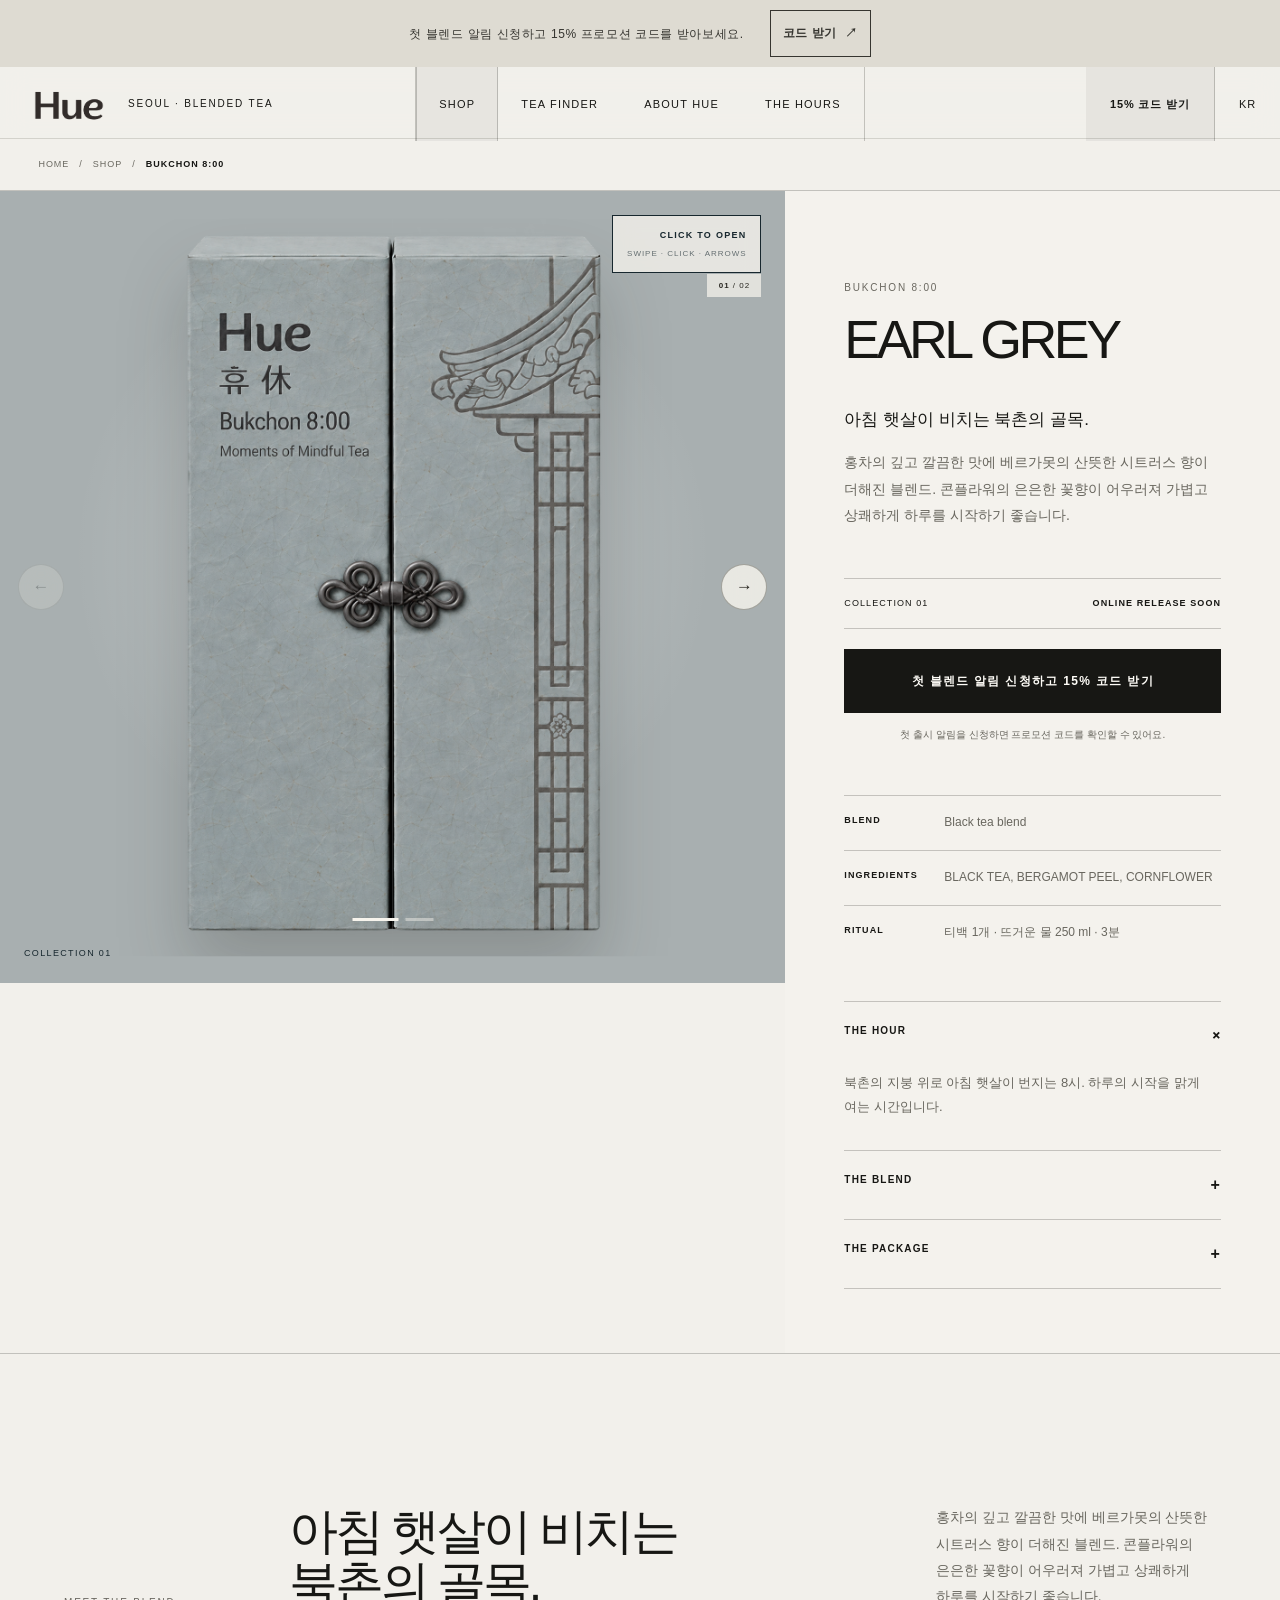
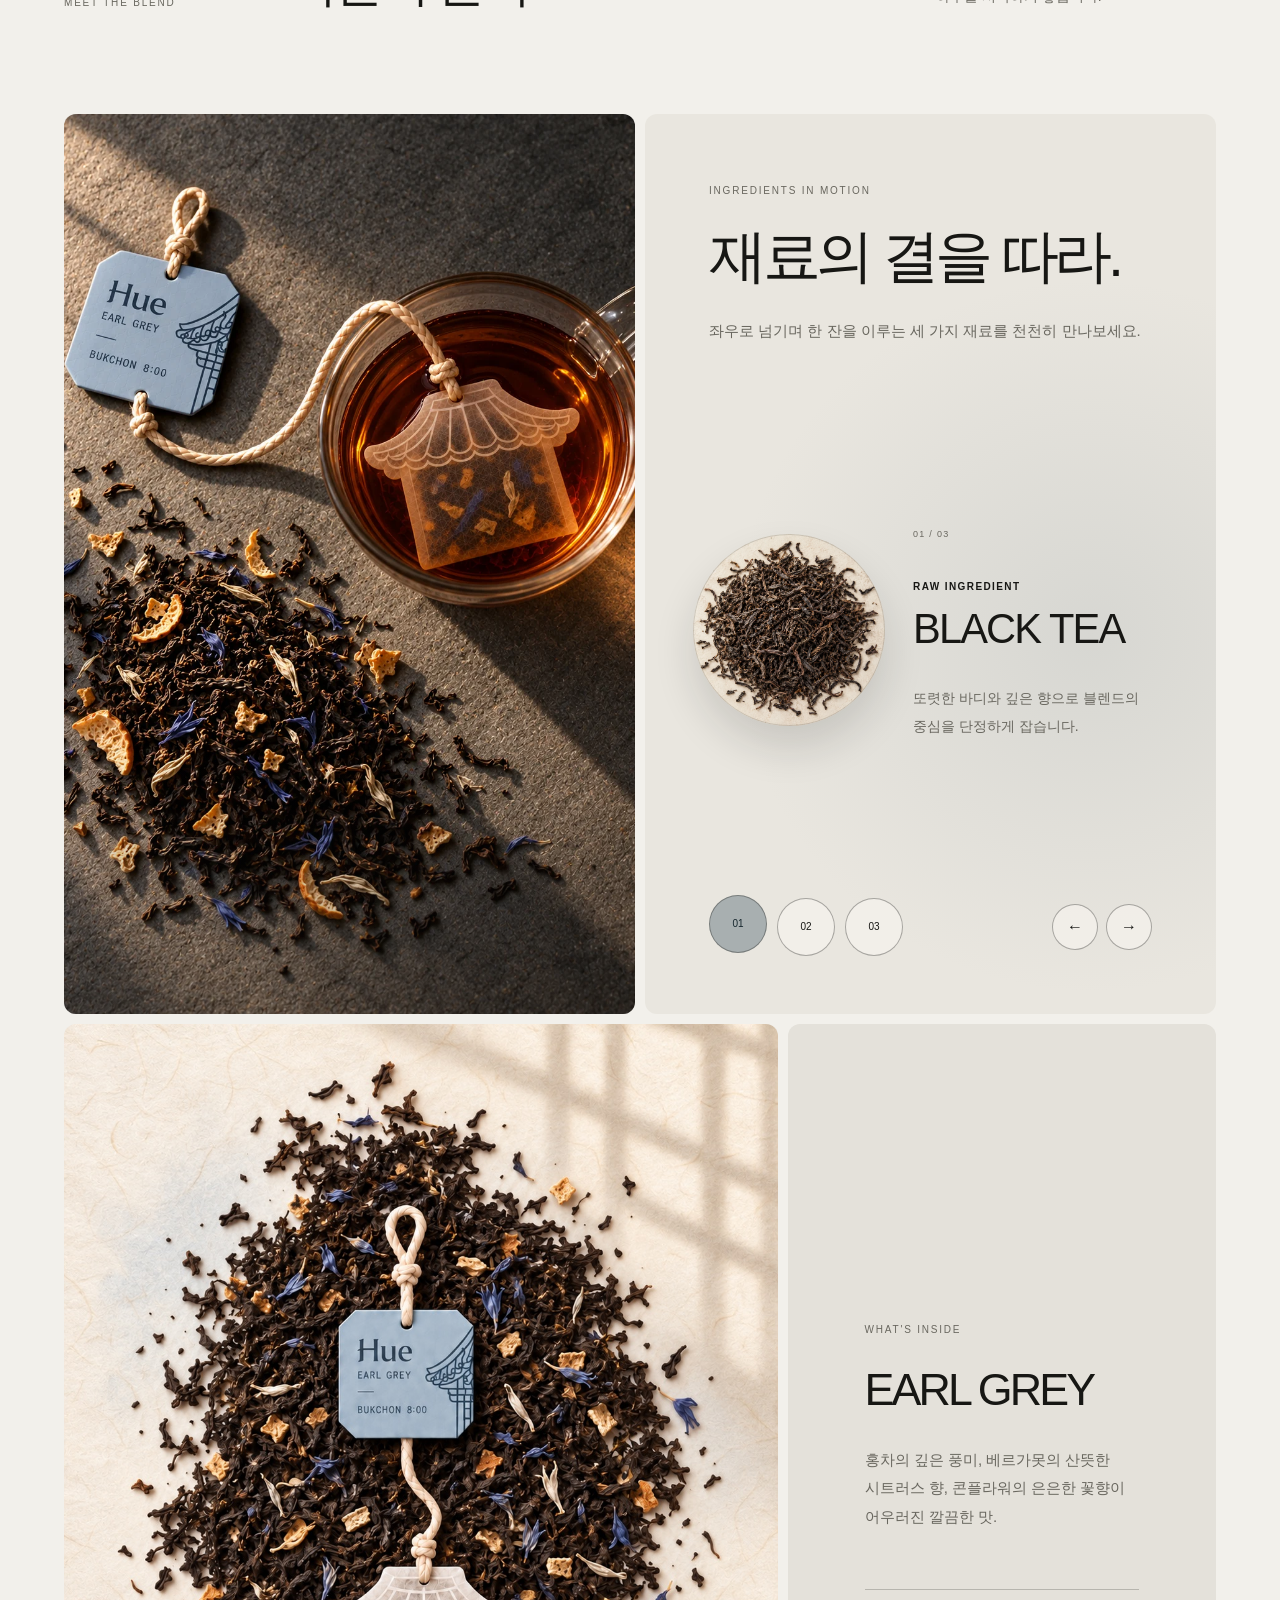
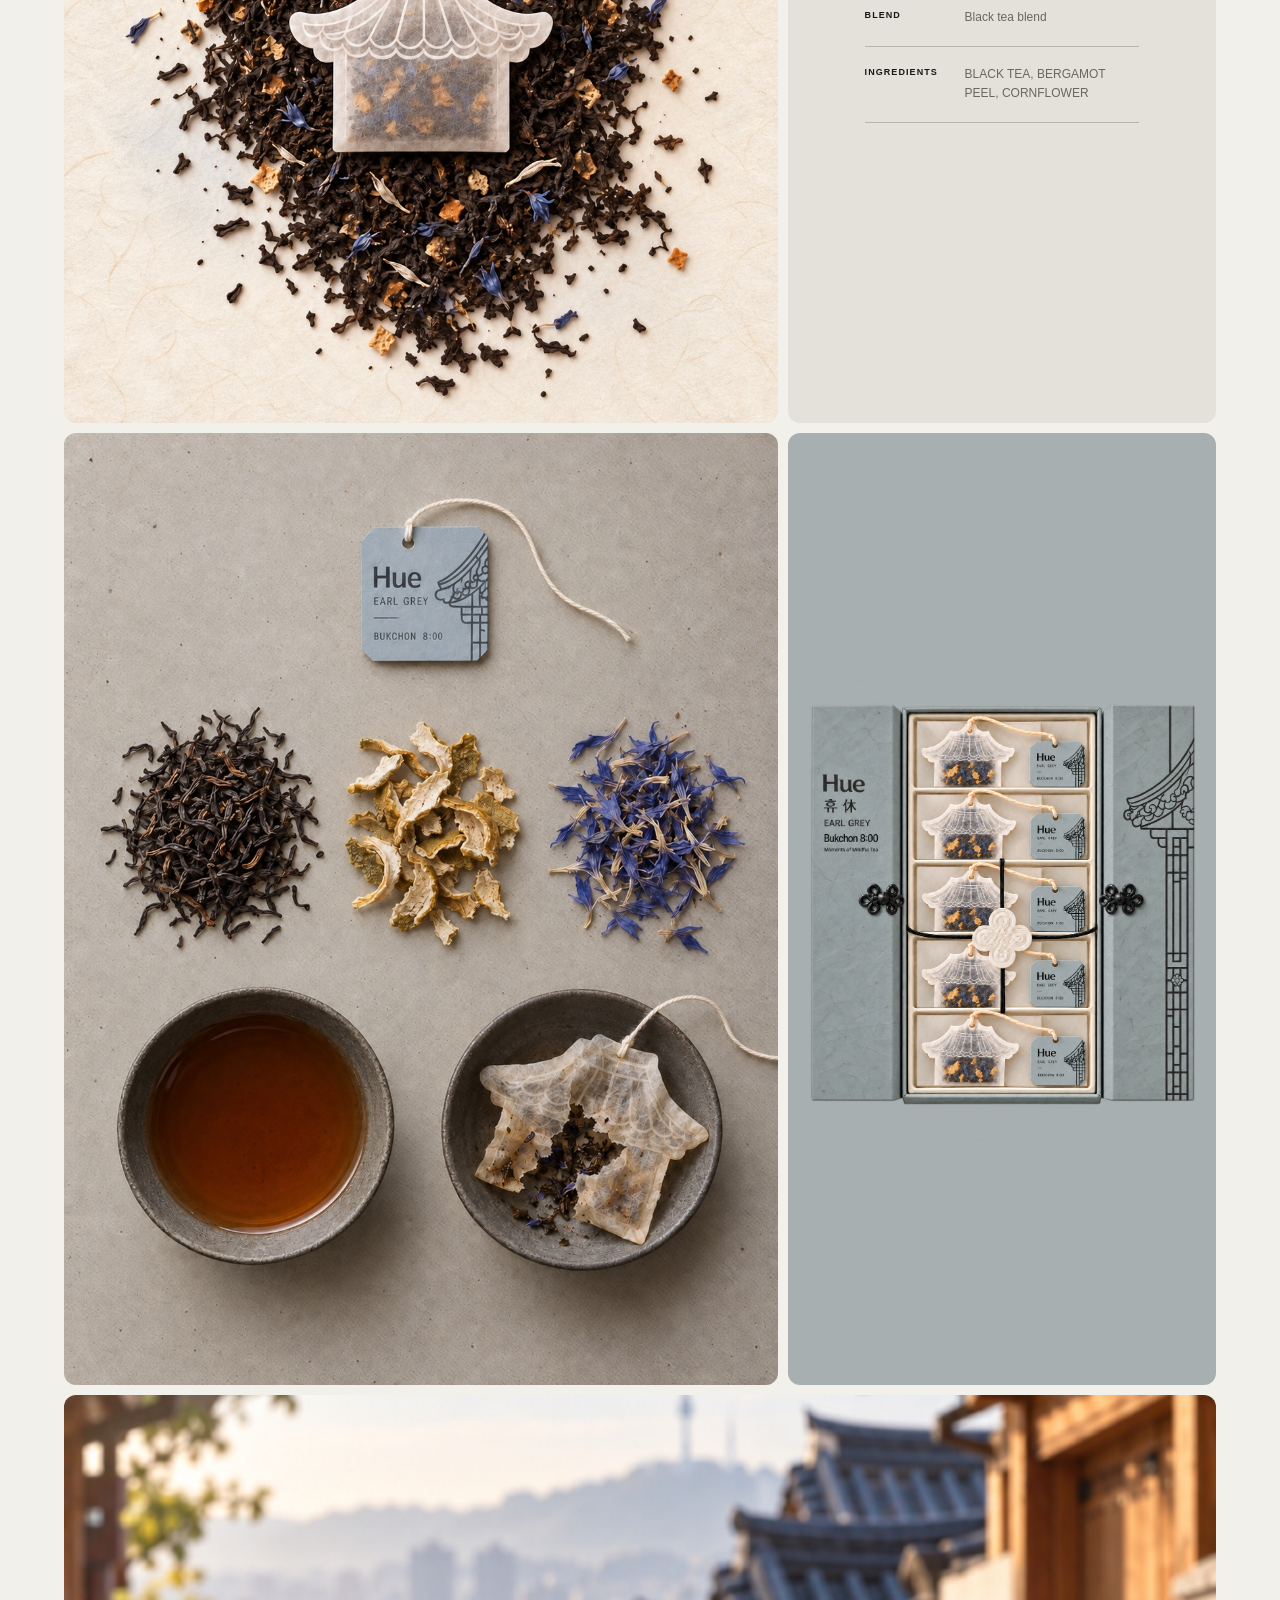
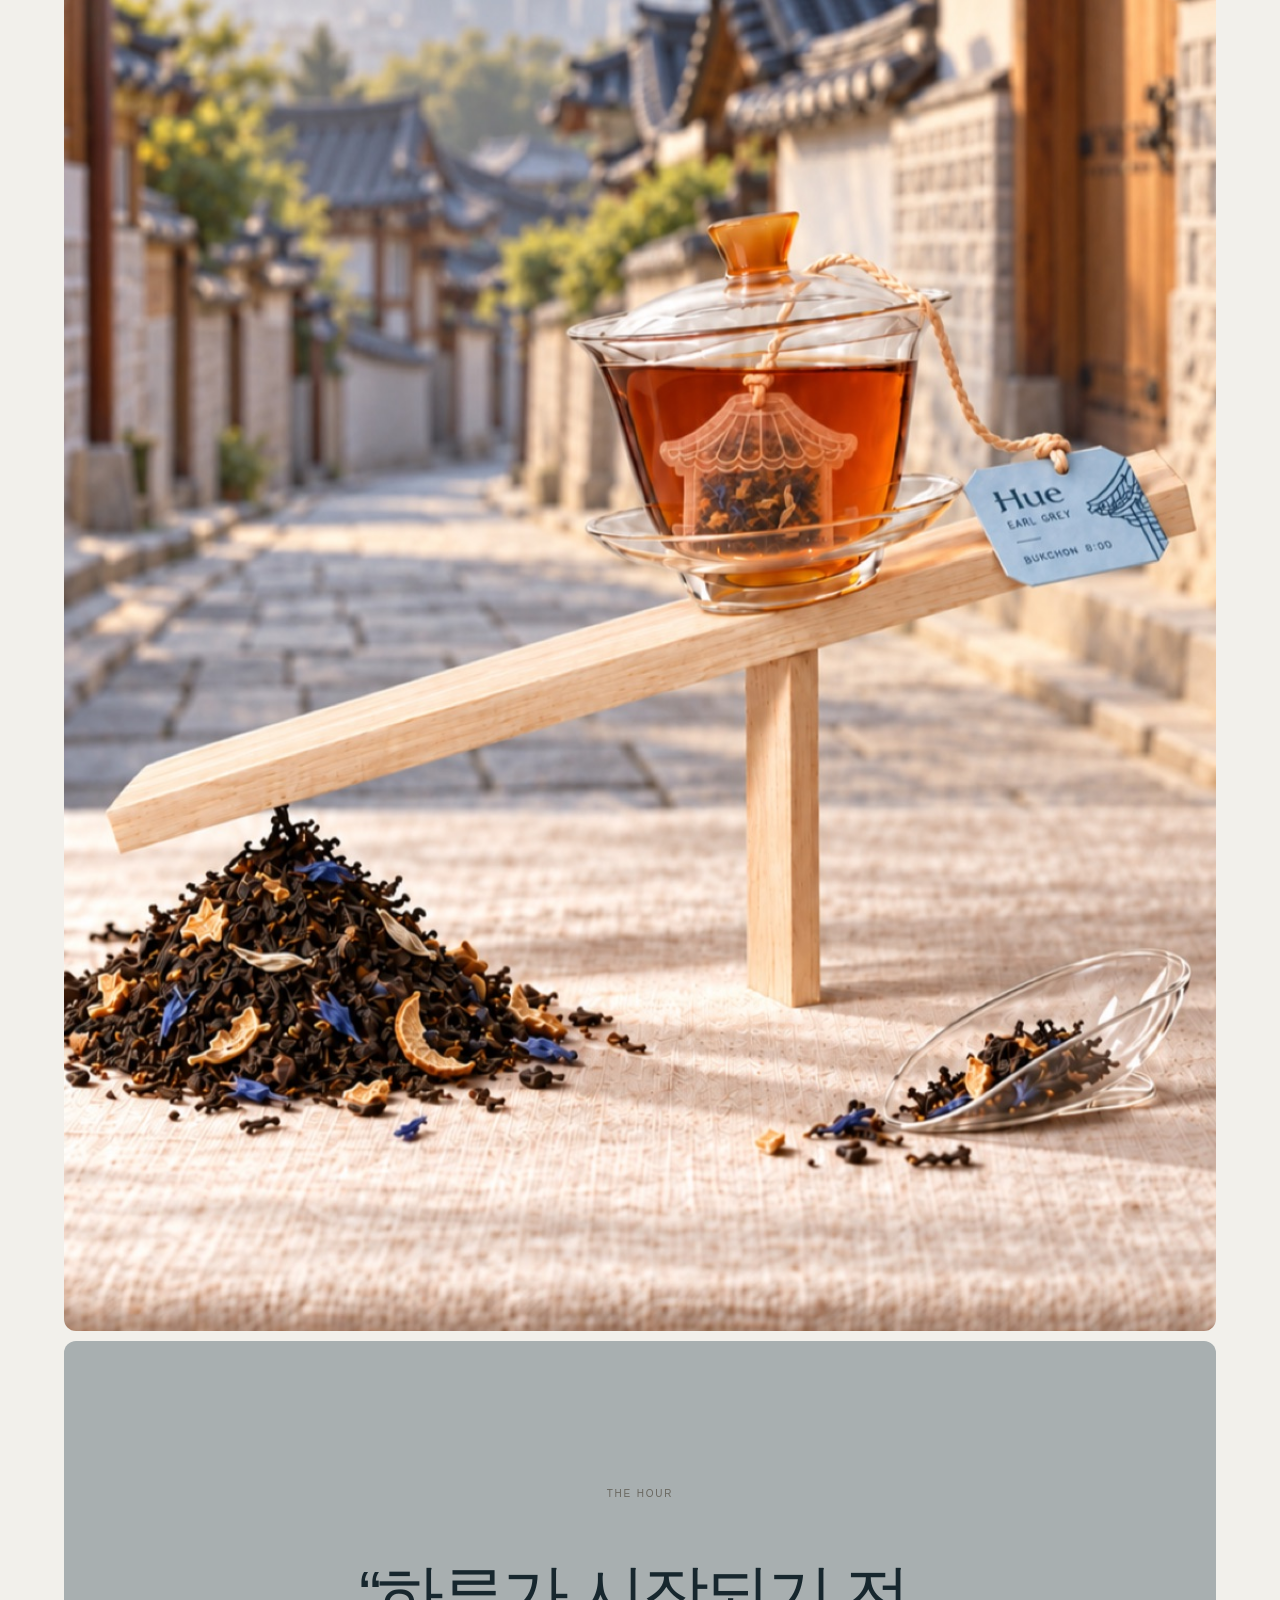
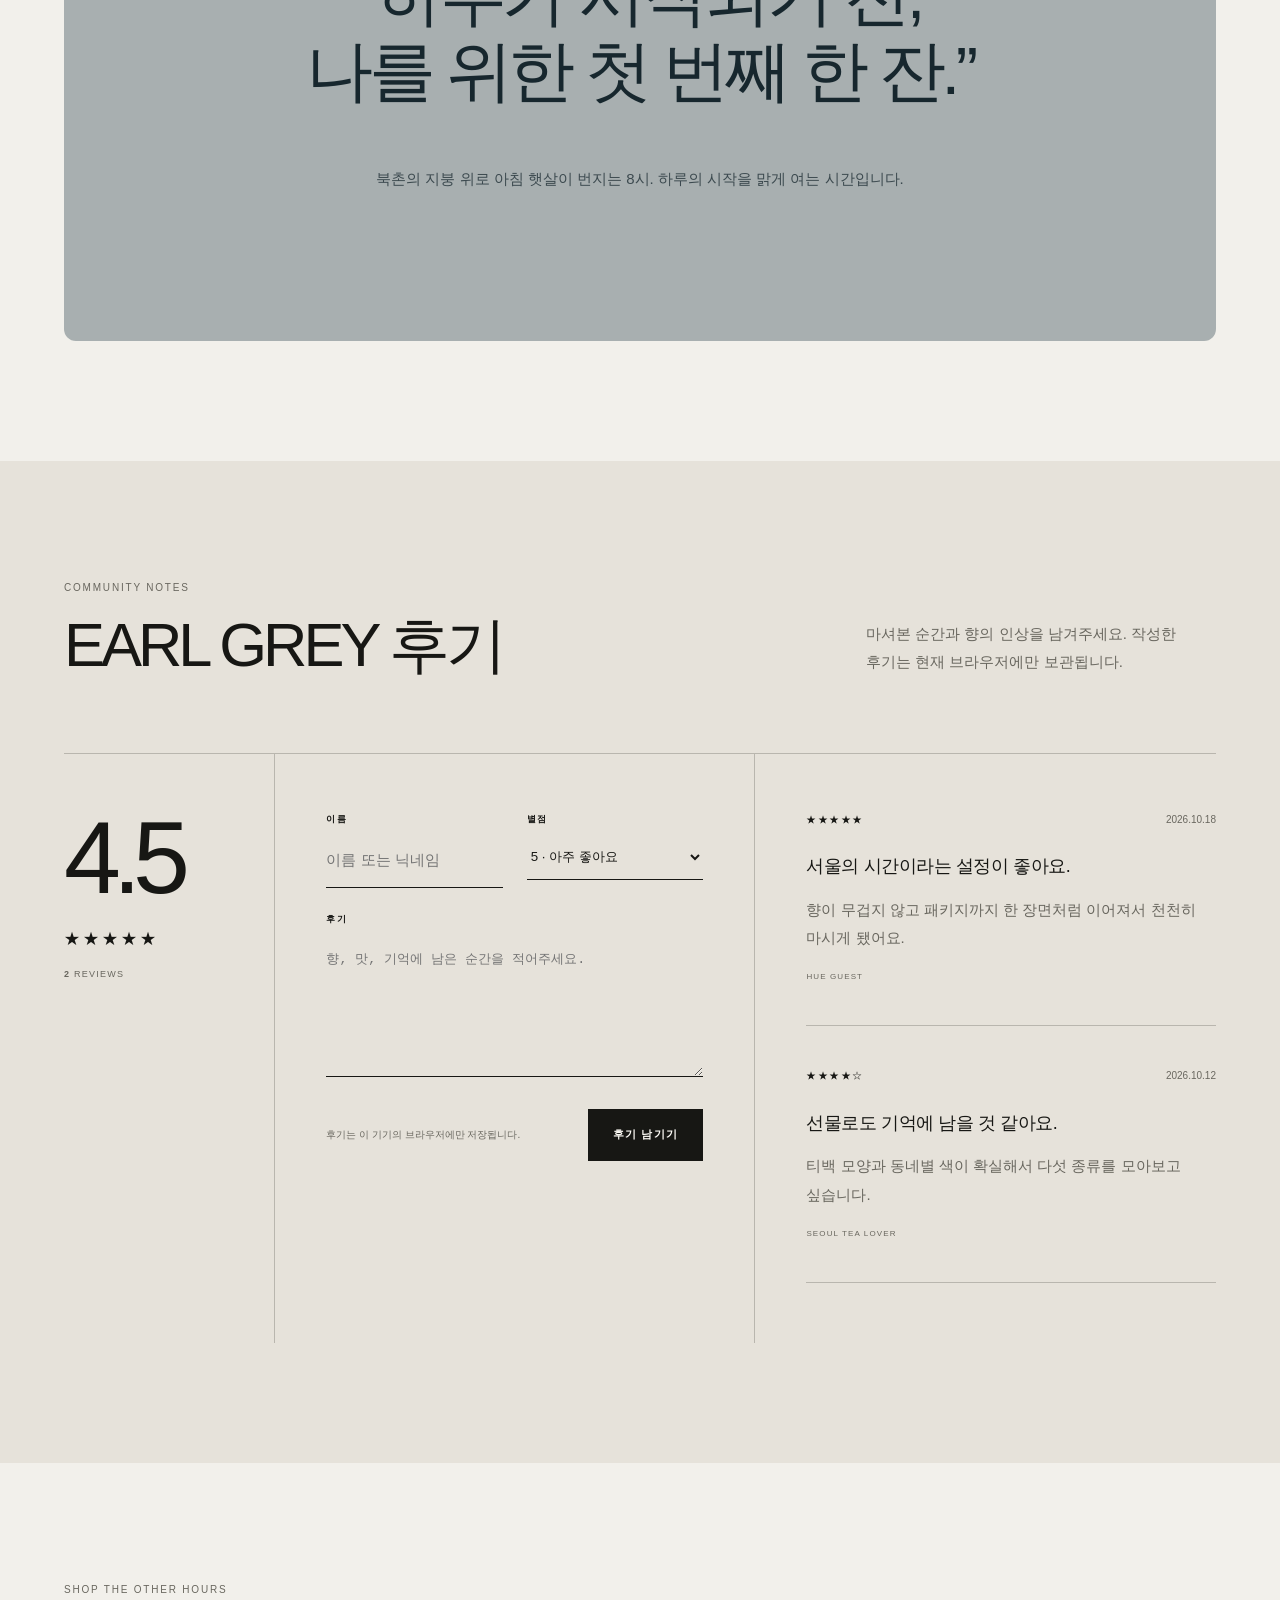
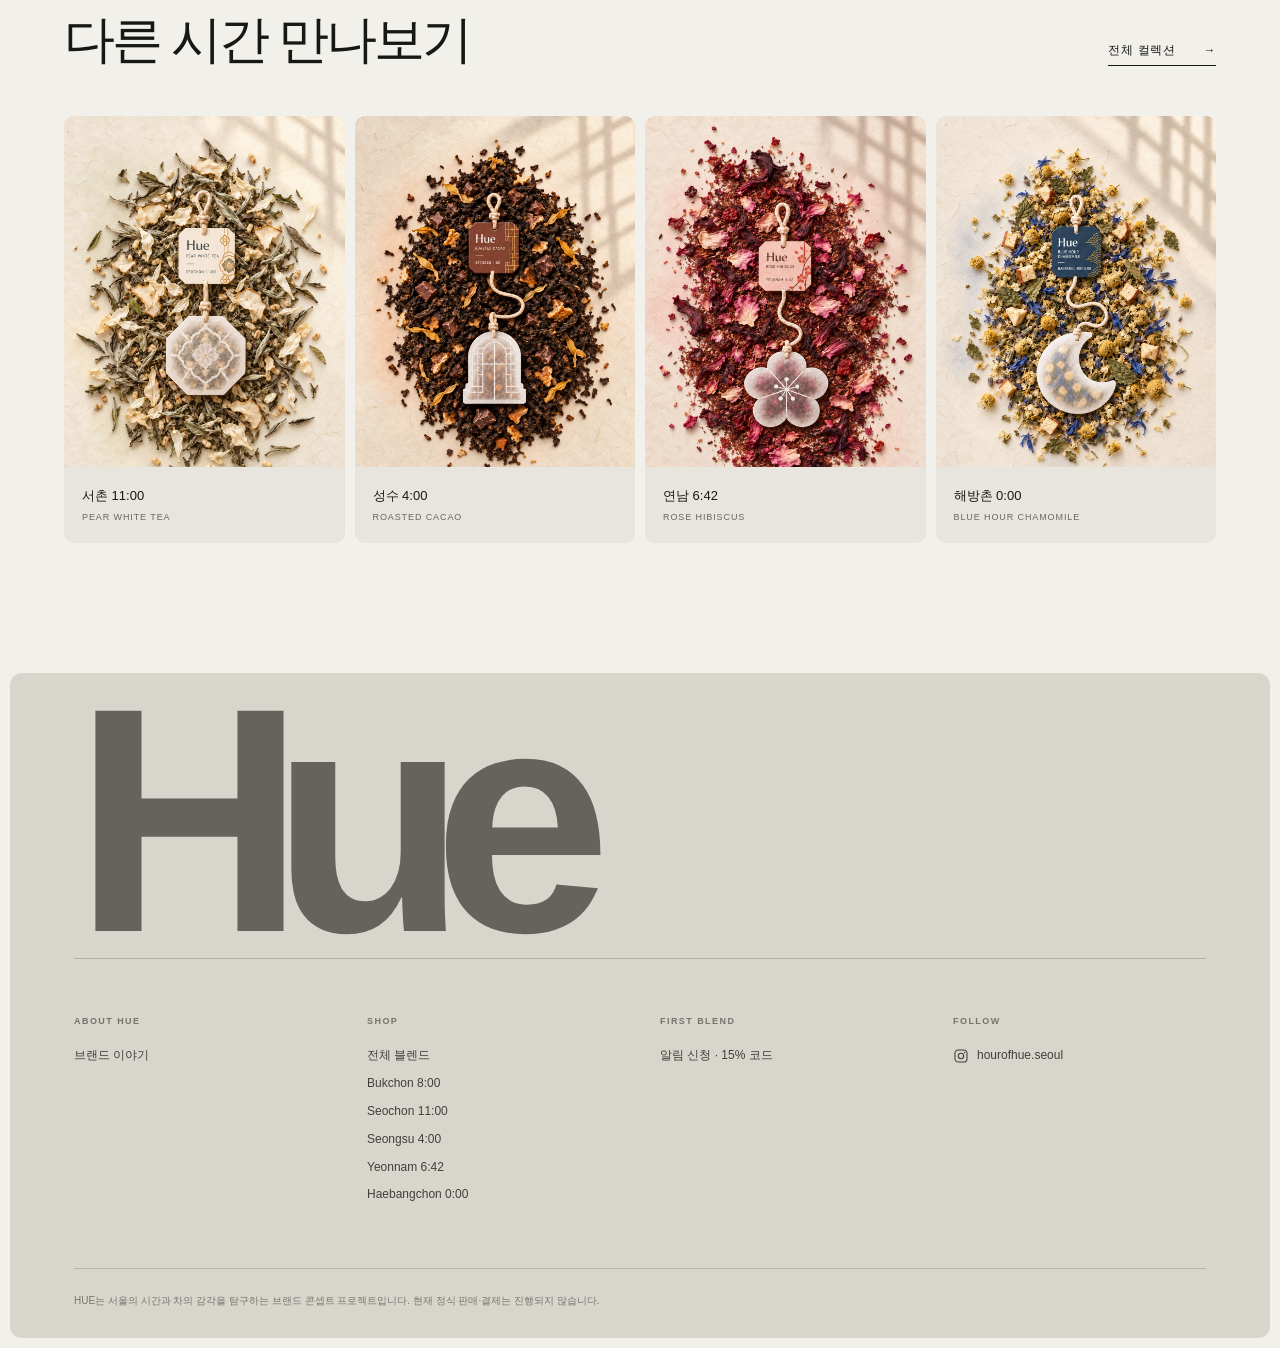
==== commit cee9944d: "Fix site-wide text flow and spacing" ====
--- a/product.html
+++ b/product.html
@@ -22,7 +22,7 @@
   <title>HUE Collection | 서울의 다섯 시간</title>
   <meta name="description" content="서울의 시간과 장소를 담은 HUE 블렌디드 티 컬렉션.">
   <link rel="icon" href="assets/images/hue-logo-dark.png">
-  <link rel="stylesheet" href="styles.css?v=20261102-map-tags">
+  <link rel="stylesheet" href="styles.css?v=20261102-typeflow-2">
   <script src="app.js?v=20261030-media" defer></script>
 <!-- Meta Pixel Code -->
 <script>
@@ -109,7 +109,7 @@
     <section class="blend-story section-pad">
       <header class="blend-story-heading reveal">
         <p class="section-index">MEET THE BLEND</p>
-        <h2 data-product-kicker-large>아침 햇살이 비치는<br>북촌의 골목.</h2>
+        <h2 data-product-kicker-large>아침 햇살이 비치는 북촌의 골목.</h2>
         <p data-product-description>홍차의 깊고 깔끔한 맛에 베르가못의 산뜻한 시트러스 향이 더해진 블렌드. 콘플라워의 은은한 꽃향이 어우러져 가볍고 상쾌하게 하루를 시작하기 좋습니다.</p>
       </header>
 
@@ -120,7 +120,7 @@
         <div class="ingredient-slider" data-product-tone>
           <header class="ingredient-slider-heading">
             <p class="eyebrow">INGREDIENTS IN MOTION</p>
-            <h2 id="ingredient-experience-title">재료의 결을<br>따라.</h2>
+            <h2 id="ingredient-experience-title">재료의 결을 따라.</h2>
             <p>좌우로 넘기며 한 잔을 이루는 세 가지 재료를 천천히 만나보세요.</p>
           </header>
           <div class="ingredient-slider-viewport" data-ingredient-viewport tabindex="0" role="region" aria-roledescription="carousel" aria-label="블렌드 재료 슬라이드" data-cursor="SWIPE">
@@ -215,7 +215,7 @@
       <button class="offer-modal-close" type="button" data-offer-close aria-label="15% 코드 신청 창 닫기">×</button>
       <p class="eyebrow">FIRST BLEND BENEFIT</p>
       <div class="promo-badge"><strong>15%</strong><span>WELCOME<br>CODE</span></div>
-      <h2 id="offer-title">첫 블렌드 알림 신청하고<br>15% 코드 받기</h2>
+      <h2 id="offer-title">첫 블렌드 알림 신청하고 15% 코드 받기</h2>
       <p>이름과 이메일을 남기면 첫 출시 소식과 함께 사용할 수 있는 프로모션 코드를 바로 확인할 수 있어요.</p>
       <form id="offer-form" autocomplete="off" novalidate>
         <label class="field"><span>이름</span><input name="name" type="text" required maxlength="20" placeholder="홍길동"></label>
--- a/styles.css
+++ b/styles.css
@@ -171,7 +171,7 @@
   line-height: .99;
   letter-spacing: -.065em;
 }
-.hero-copy h1 span { display: block; white-space: nowrap; }
+.hero-copy h1 span { display: block; white-space: normal; }
 .hero-lede { max-width: 480px; margin-top: 40px; color: var(--muted); font-size: clamp(15px, 1.3vw, 18px); word-break: keep-all; }
 .hero-actions { display: flex; align-items: center; gap: 32px; margin-top: 46px; }
 .hero-visual { position: relative; min-height: 620px; overflow: hidden; background: #a69988; }
@@ -431,7 +431,7 @@
   :root { --header-h: 66px; }
   .section-pad { padding: 82px 22px; }
   .announcement { justify-content: space-between; padding-inline: 14px; }
-  .announcement p { max-width: 250px; white-space: nowrap; overflow: hidden; text-overflow: ellipsis; }
+  .announcement p { max-width: none; white-space: normal; overflow: visible; text-overflow: clip; }
   .site-header { grid-template-columns: 1fr auto; }
   .brand { border-right: 0; padding: 10px 16px; }
   .brand img { width: 72px; height: 38px; }
@@ -563,7 +563,7 @@
 .brand-hero-media figcaption { position: absolute; z-index: 1; left: 24px; bottom: 20px; color: #fff; font-size: 9px; letter-spacing: .16em; }
 .brand-hero-copy { display: flex; flex-direction: column; justify-content: center; padding: 7vw 5vw; background: #e6e2da; }
 .brand-hero-copy h1 { margin: 28px 0 36px; font-size: clamp(48px,5.2vw,80px); font-weight: 400; line-height: .94; letter-spacing: -.075em; }
-.brand-hero-copy h1 span { display: block; white-space: nowrap; }
+.brand-hero-copy h1 span { display: block; white-space: normal; }
 .brand-hero-copy > p:not(.eyebrow) { max-width: 540px; color: var(--muted); font-size: 17px; line-height: 1.86; word-break: keep-all; }
 
 .brand-note { display: grid; grid-template-columns: 1fr 3.2fr; gap: 5vw; min-height: 620px; border-bottom: 0; }
@@ -1328,7 +1328,7 @@
   font-size: clamp(30px,3.25vw,52px);
   line-height: 1;
   letter-spacing: -.055em;
-  white-space: nowrap;
+  white-space: normal;
 }
 .ingredient-slide-copy > p:last-child { margin-top: 32px; line-height: 2; }
 .ingredient-slider-footer { padding-bottom: 4.5vw; }
@@ -1408,3 +1408,254 @@
   .product-info h1 { font-size: clamp(36px,11vw,48px); }
   .blend-story-card h3 { font-size: clamp(31px,8.6vw,40px); }
 }
+
+/* 2026-11-02 · Site-wide text flow and reading rhythm */
+:root {
+  --copy-leading: 1.88;
+  --copy-paragraph-gap: 1em;
+  --heading-leading: 1.08;
+}
+
+/* Flex and grid children must be allowed to shrink before their text can wrap. */
+:is(
+  .hero-copy, .brand-hero-copy, .brand-note > *, .brand-values-copy,
+  .packaging-intro > *, .pack-chapter-copy, .shop-intro > *,
+  .product-info, .blend-story-heading > *, .ingredient-slide-copy,
+  .blend-story-card, .reviews-heading > *, .review-form, .review-list,
+  .finder-callout-copy, .finder-intro-copy, .finder-question-body,
+  .finder-gate-copy, .finder-gate-form, .finder-result-copy,
+  .finder-result-details > *, .finder-method > *, .result-box,
+  .footer-brand > *, .footer-links > *
+) { min-width: 0; }
+
+/* Preserve words and phrases where possible, but allow a long token to wrap as a last resort. */
+:is(
+  h1, h2, h3, blockquote, .product-kicker, .product-description,
+  .brand-note p, .brand-values-copy p, .value-list dd,
+  .packaging-intro p, .pack-chapter-copy p, .shop-intro p,
+  .ingredient-board-label small, .blend-story-heading p,
+  .ingredient-slide-copy p, .blend-story-card p, .blend-story-card dd,
+  .reviews-heading p, .review-card p, .finder-lede, .finder-gate-note,
+  .finder-result-line, .finder-result-details p, .finder-method p,
+  .result-box p, .footer-note
+) {
+  max-width: 100%;
+  word-break: keep-all;
+  overflow-wrap: break-word;
+}
+
+:is(h1, h2, h3, blockquote) { text-wrap: balance; }
+
+/* Remove legacy one-line constraints that caused headings and ingredient names to leave the viewport. */
+.hero-copy h1 span,
+.brand-hero-copy h1 span,
+.ingredient-slide-copy h3 { white-space: normal; }
+
+/* Readable paragraph rhythm: line spacing belongs inside a paragraph; a larger gap separates paragraphs. */
+:is(
+  .hero-copy, .manifesto, .editorial-copy, .brand-hero-copy, .brand-note,
+  .brand-values-copy, .packaging-intro, .pack-chapter-copy, .shop-callout,
+  .shop-intro, .product-info, .blend-story-heading, .blend-story-card,
+  .reviews-heading, .review-card, .finder-callout-copy, .finder-intro-copy,
+  .finder-gate-copy, .finder-result-copy, .finder-result-details,
+  .finder-method, .result-box, .modal-box, .offer-modal-box
+) p:not(.eyebrow):not(.section-index):not(.pack-time) {
+  line-height: var(--copy-leading);
+}
+
+:is(
+  .hero-copy, .manifesto, .editorial-copy, .brand-hero-copy, .brand-note,
+  .brand-values-copy, .packaging-intro, .pack-chapter-copy, .shop-callout,
+  .shop-intro, .product-info, .blend-story-heading, .blend-story-card,
+  .reviews-heading, .review-card, .finder-callout-copy, .finder-intro-copy,
+  .finder-gate-copy, .finder-result-copy, .finder-result-details,
+  .finder-method, .result-box, .modal-box, .offer-modal-box
+) p:not(.eyebrow):not(.section-index):not(.pack-time)
+  + p:not(.eyebrow):not(.section-index):not(.pack-time) {
+  margin-top: var(--copy-paragraph-gap);
+}
+
+/* Actions may wrap their labels instead of overflowing narrow cards. */
+.button,
+.product-cta,
+.submit,
+.announcement a {
+  height: auto;
+  padding-block: 14px;
+  text-align: center;
+  white-space: normal;
+  line-height: 1.45;
+}
+
+.announcement p {
+  min-width: 0;
+  max-width: none;
+  overflow: visible;
+  text-overflow: clip;
+  white-space: normal;
+  line-height: 1.5;
+}
+
+.product-status,
+.finder-result-product figcaption,
+.safe-note,
+.review-form-actions,
+.footer-brand {
+  flex-wrap: wrap;
+  row-gap: 12px;
+}
+
+.shop-intro h1,
+.result-box h1 { line-height: .98; }
+
+.packaging-intro h2 span {
+  display: block;
+  white-space: nowrap;
+}
+
+.brand-hero-copy h1,
+.brand-values-copy h2,
+.packaging-intro h2,
+.pack-chapter-copy h3,
+.shop-callout h2,
+.blend-story-heading h2,
+.finder-callout-copy h2,
+.finder-intro h1,
+.finder-question-body h2,
+.finder-gate-copy h2,
+.finder-result-copy h1,
+.finder-method h2,
+.offer-modal-box h2 { line-height: var(--heading-leading); }
+
+.ingredient-slide-copy h3 {
+  line-height: 1.08;
+  letter-spacing: -.045em;
+}
+
+.ingredient-board-label {
+  max-width: min(620px, calc(100% - 48px));
+}
+
+.ingredient-board-label small {
+  line-height: 1.72;
+}
+
+.finder-option {
+  grid-template-columns: 55px minmax(0,1.6fr) minmax(150px,.85fr) 30px;
+}
+
+.finder-option strong,
+.finder-option small { min-width: 0; overflow-wrap: break-word; }
+
+@media (min-width: 821px) and (max-width: 1100px) {
+  .finder-option { grid-template-columns: 46px minmax(0,1.45fr) minmax(120px,.75fr) 24px; gap: 14px; }
+  .finder-question { padding-inline: 4vw; }
+  .finder-result-details > * { padding: 4.5vw; }
+}
+
+@media (max-width: 820px) {
+  :root {
+    --copy-leading: 1.9;
+    --copy-paragraph-gap: 1em;
+    --heading-leading: 1.12;
+  }
+
+  /* Text-led cards expand with their content; media panels keep their own visual sizing. */
+  .brand-hero-copy,
+  .brand-values-copy,
+  .pack-chapter-copy,
+  .finder-callout-copy,
+  .finder-intro-copy,
+  .finder-gate-copy,
+  .finder-gate-form,
+  .finder-result-copy,
+  .finder-result-details > *,
+  .blend-story-card {
+    height: auto;
+    min-height: 0;
+  }
+
+  .brand-hero-copy,
+  .brand-values-copy,
+  .finder-callout-copy,
+  .finder-intro-copy,
+  .finder-gate-copy,
+  .finder-gate-form,
+  .finder-result-copy { padding-block: 76px; }
+
+  .pack-chapter {
+    position: relative;
+    top: auto;
+    min-height: 0;
+  }
+
+  .pack-chapter-copy { padding: 64px 24px 48px; }
+  .pack-time { margin-top: 42px; line-height: .82; }
+
+  .shop-intro h1 { font-size: clamp(48px,12vw,72px); line-height: .96; }
+  .ingredient-board-label { max-width: calc(100% - 24px); }
+
+  .product-info h1,
+  .reviews-heading h2,
+  .ingredient-slide-copy h3 { overflow-wrap: break-word; }
+
+  .ingredient-slider {
+    min-height: 0;
+    padding-bottom: 6px;
+  }
+
+  .ingredient-slider-viewport,
+  .ingredient-slider-track { min-height: 540px; }
+
+  .ingredient-slide { align-content: start; padding-top: 34px; padding-bottom: 46px; }
+  .ingredient-slide-copy h3 { font-size: clamp(30px,9.4vw,44px); }
+
+  .finder-intro h1 span { white-space: normal; }
+  .finder-option {
+    grid-template-columns: 34px minmax(0,1fr) 20px;
+    gap: 10px;
+  }
+  .finder-option small { grid-column: 2 / 3; }
+  .finder-option i { grid-column: 3; grid-row: 1 / 3; }
+  .finder-result-actions { grid-template-columns: 1fr; }
+  .finder-result-actions .button,
+  .finder-result-actions .button:first-child,
+  .finder-restart { grid-column: auto; width: 100%; }
+
+  .result-box h1 { font-size: clamp(44px,13vw,68px); line-height: 1.02; }
+}
+
+@media (max-width: 480px) {
+  .announcement { align-items: flex-start; }
+  .announcement p { font-size: 9px; }
+  .announcement a { min-width: 0; padding-inline: 8px; }
+
+  .brand-note h2,
+  .packaging-intro h2,
+  .shop-callout h2,
+  .blend-story-heading h2,
+  .finder-callout-copy h2,
+  .finder-question-body h2,
+  .finder-method > div > h2 {
+    font-size: clamp(34px,9.8vw,46px);
+  }
+
+  .brand-values-copy h2,
+  .pack-chapter-copy h3,
+  .finder-gate-copy h2,
+  .finder-result-copy h1 { font-size: clamp(38px,11vw,54px); }
+
+  .finder-intro h1 {
+    font-size: clamp(32px,9.4vw,40px);
+    letter-spacing: -.07em;
+  }
+
+  .ingredient-slider-viewport,
+  .ingredient-slider-track { min-height: 560px; }
+
+  .blend-story-card dl > div { grid-template-columns: minmax(76px,.75fr) minmax(0,1.25fr); gap: 14px; }
+}
+
+@media (max-width: 360px) {
+  .packaging-intro h2 span { white-space: normal; }
+}
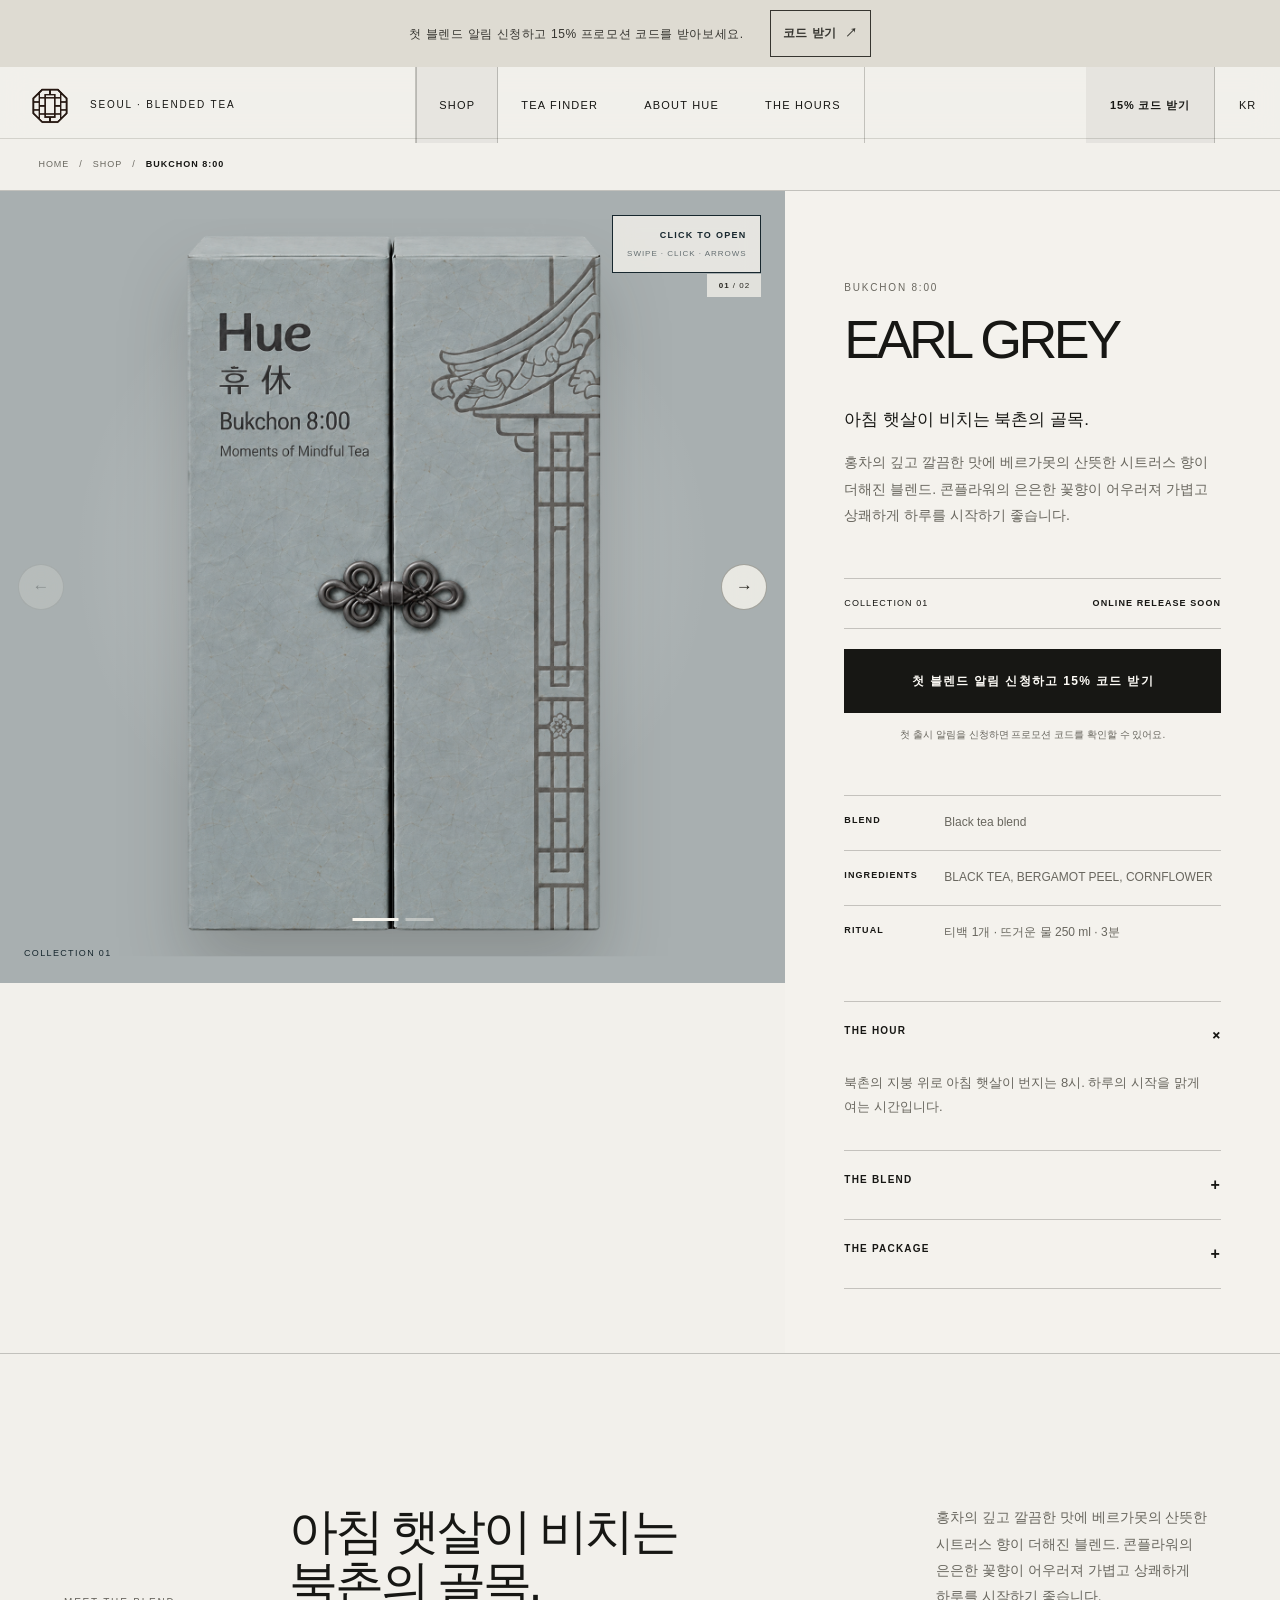
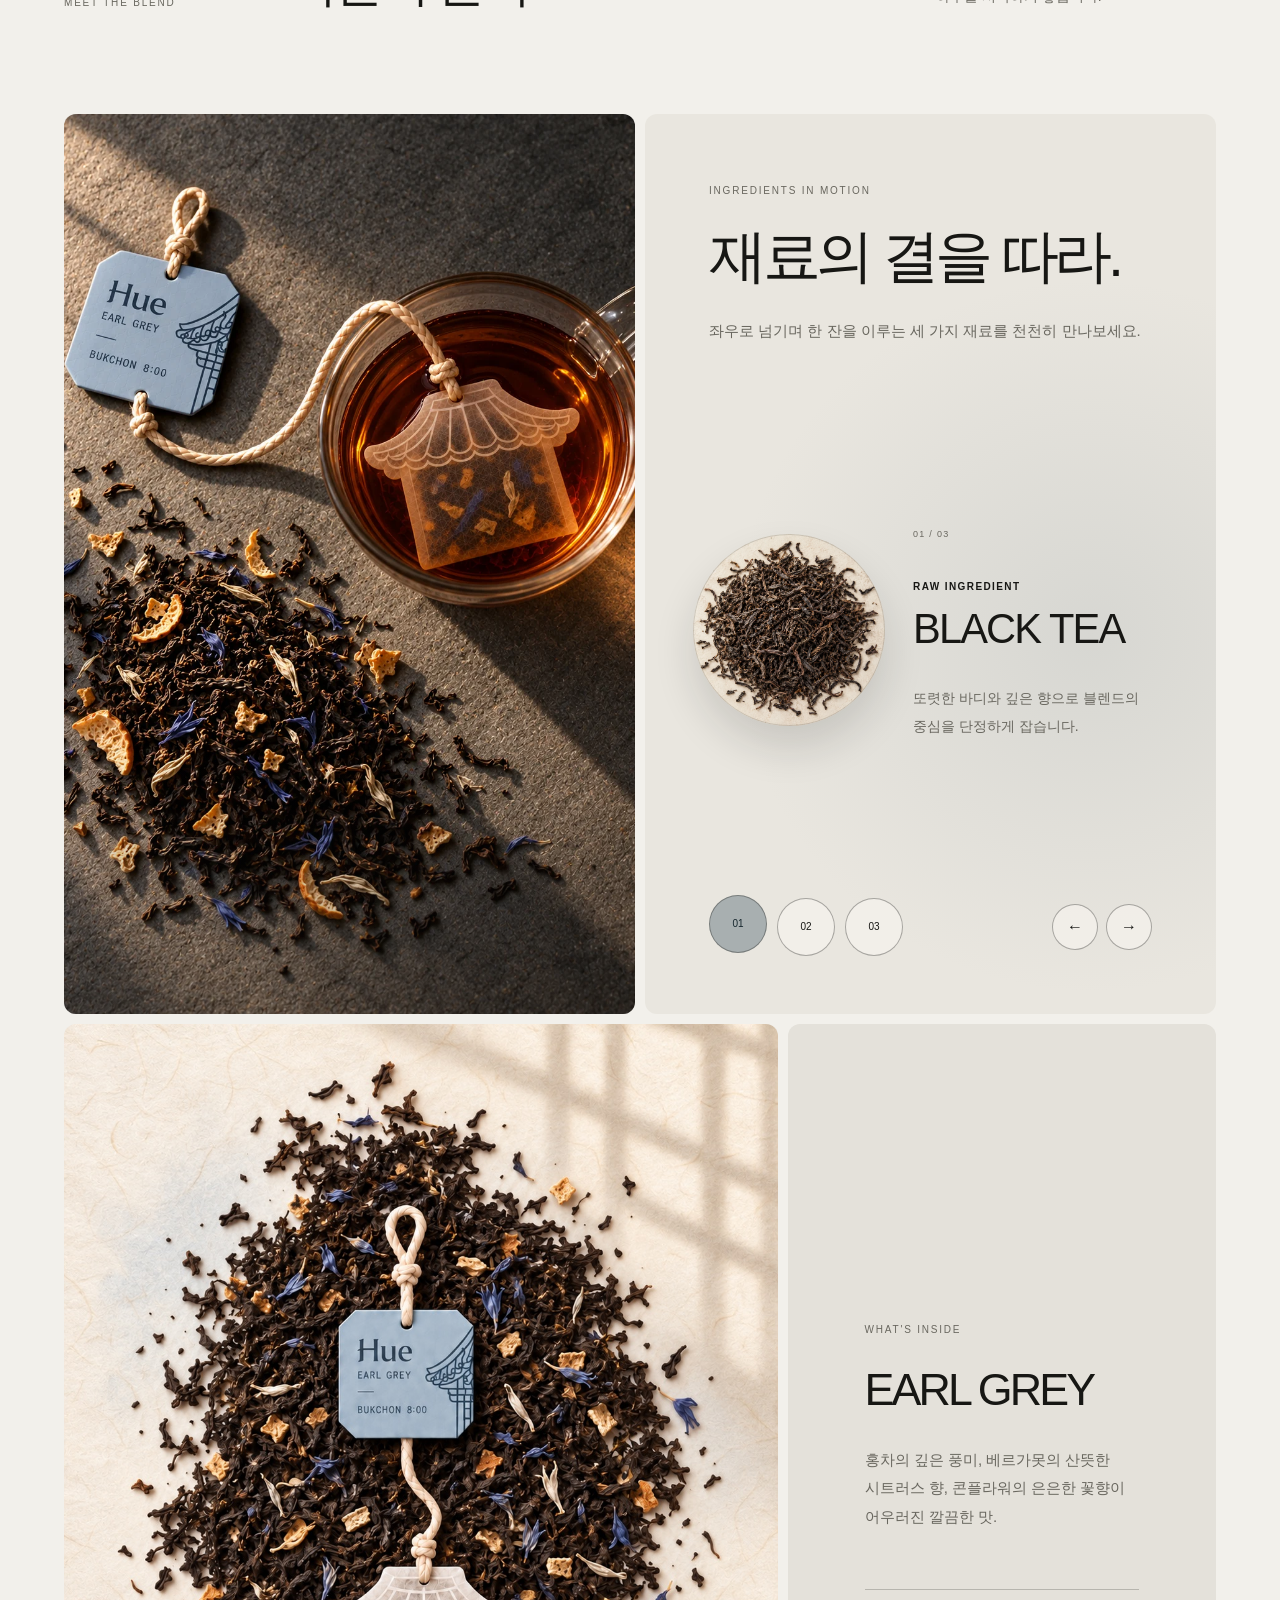
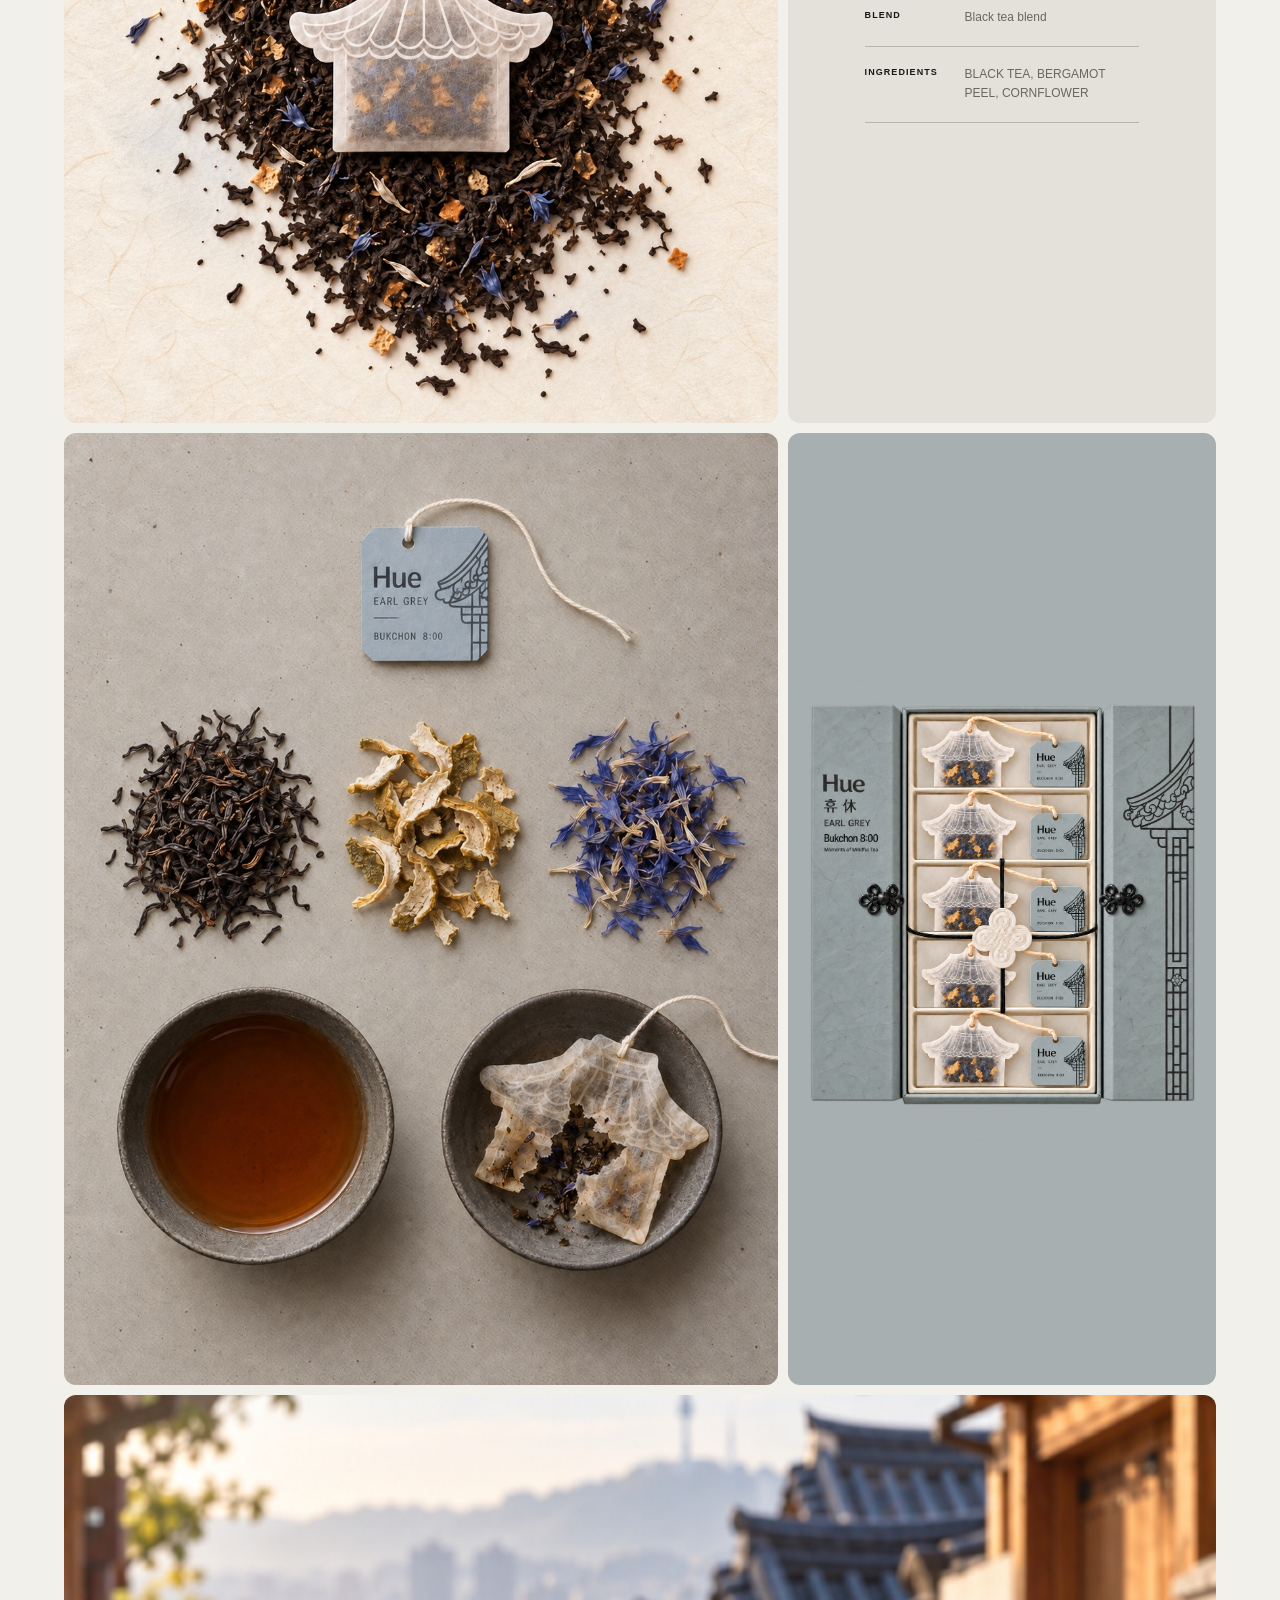
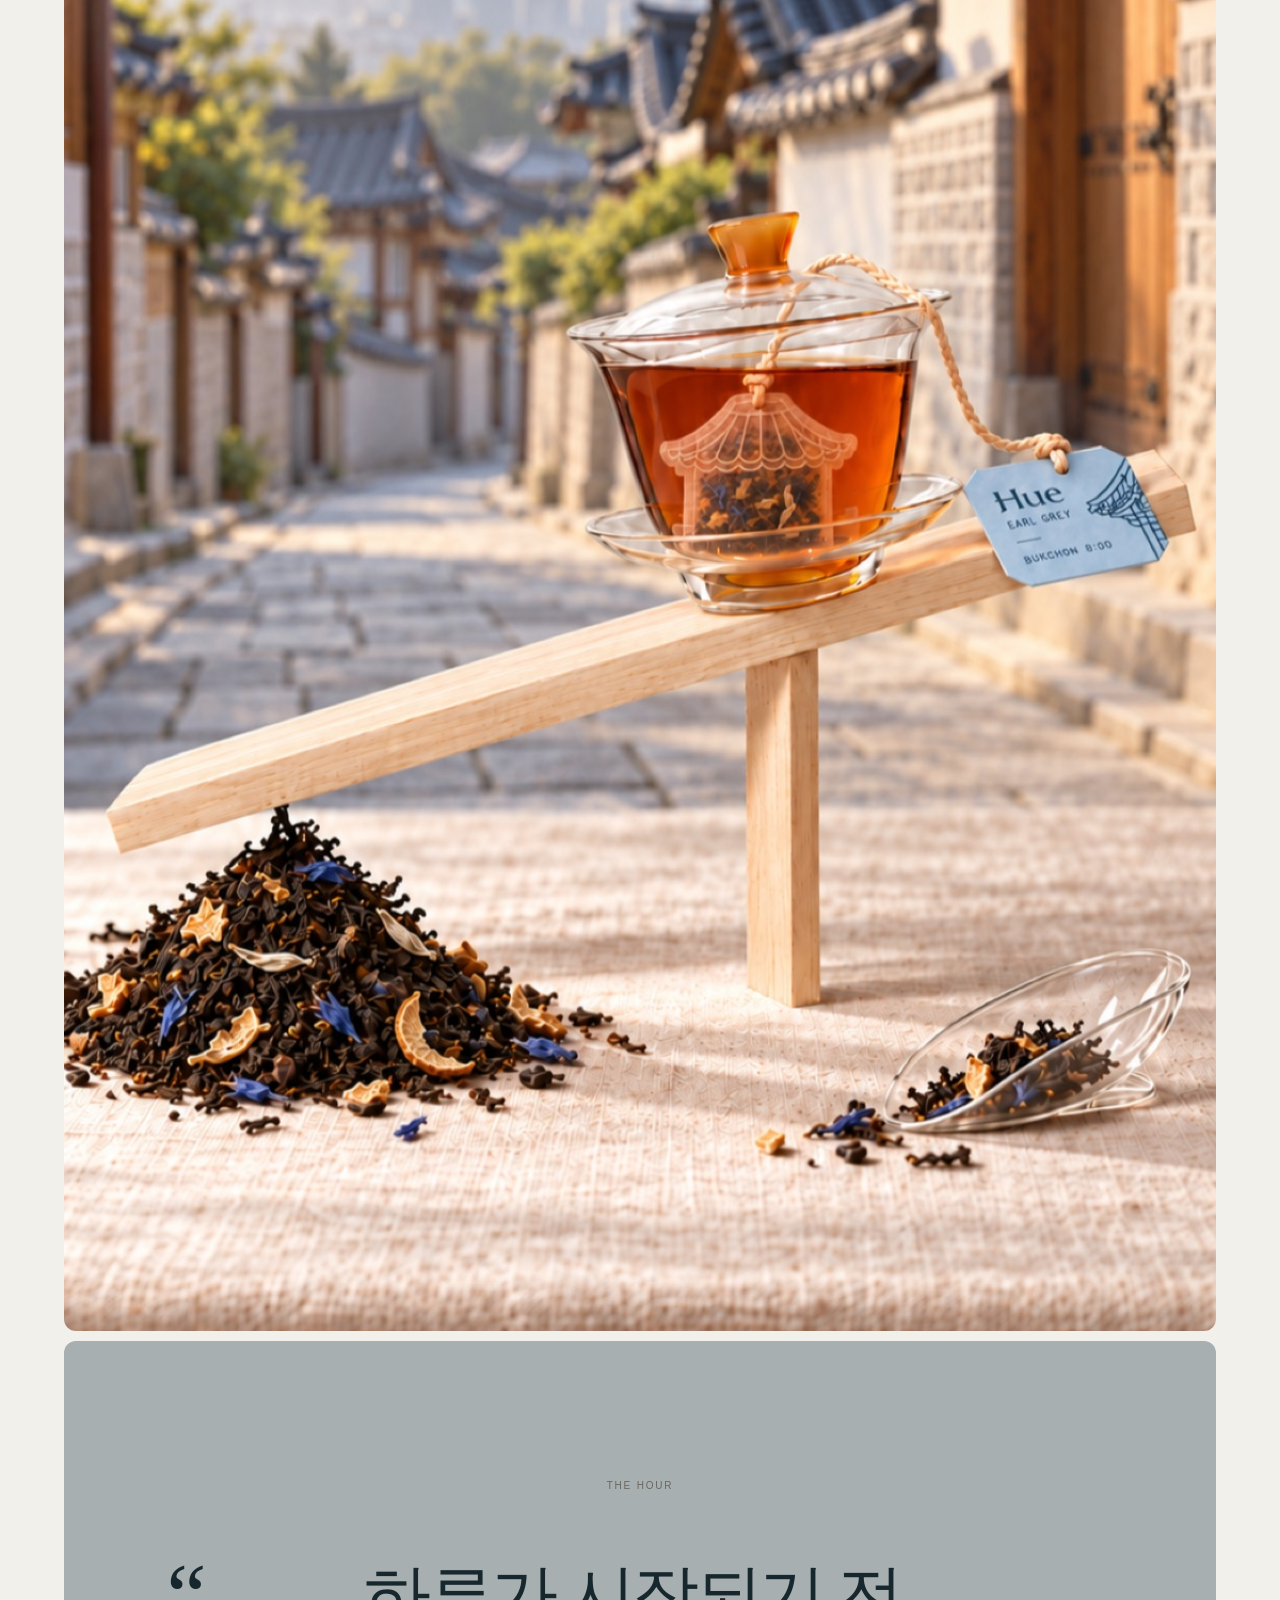
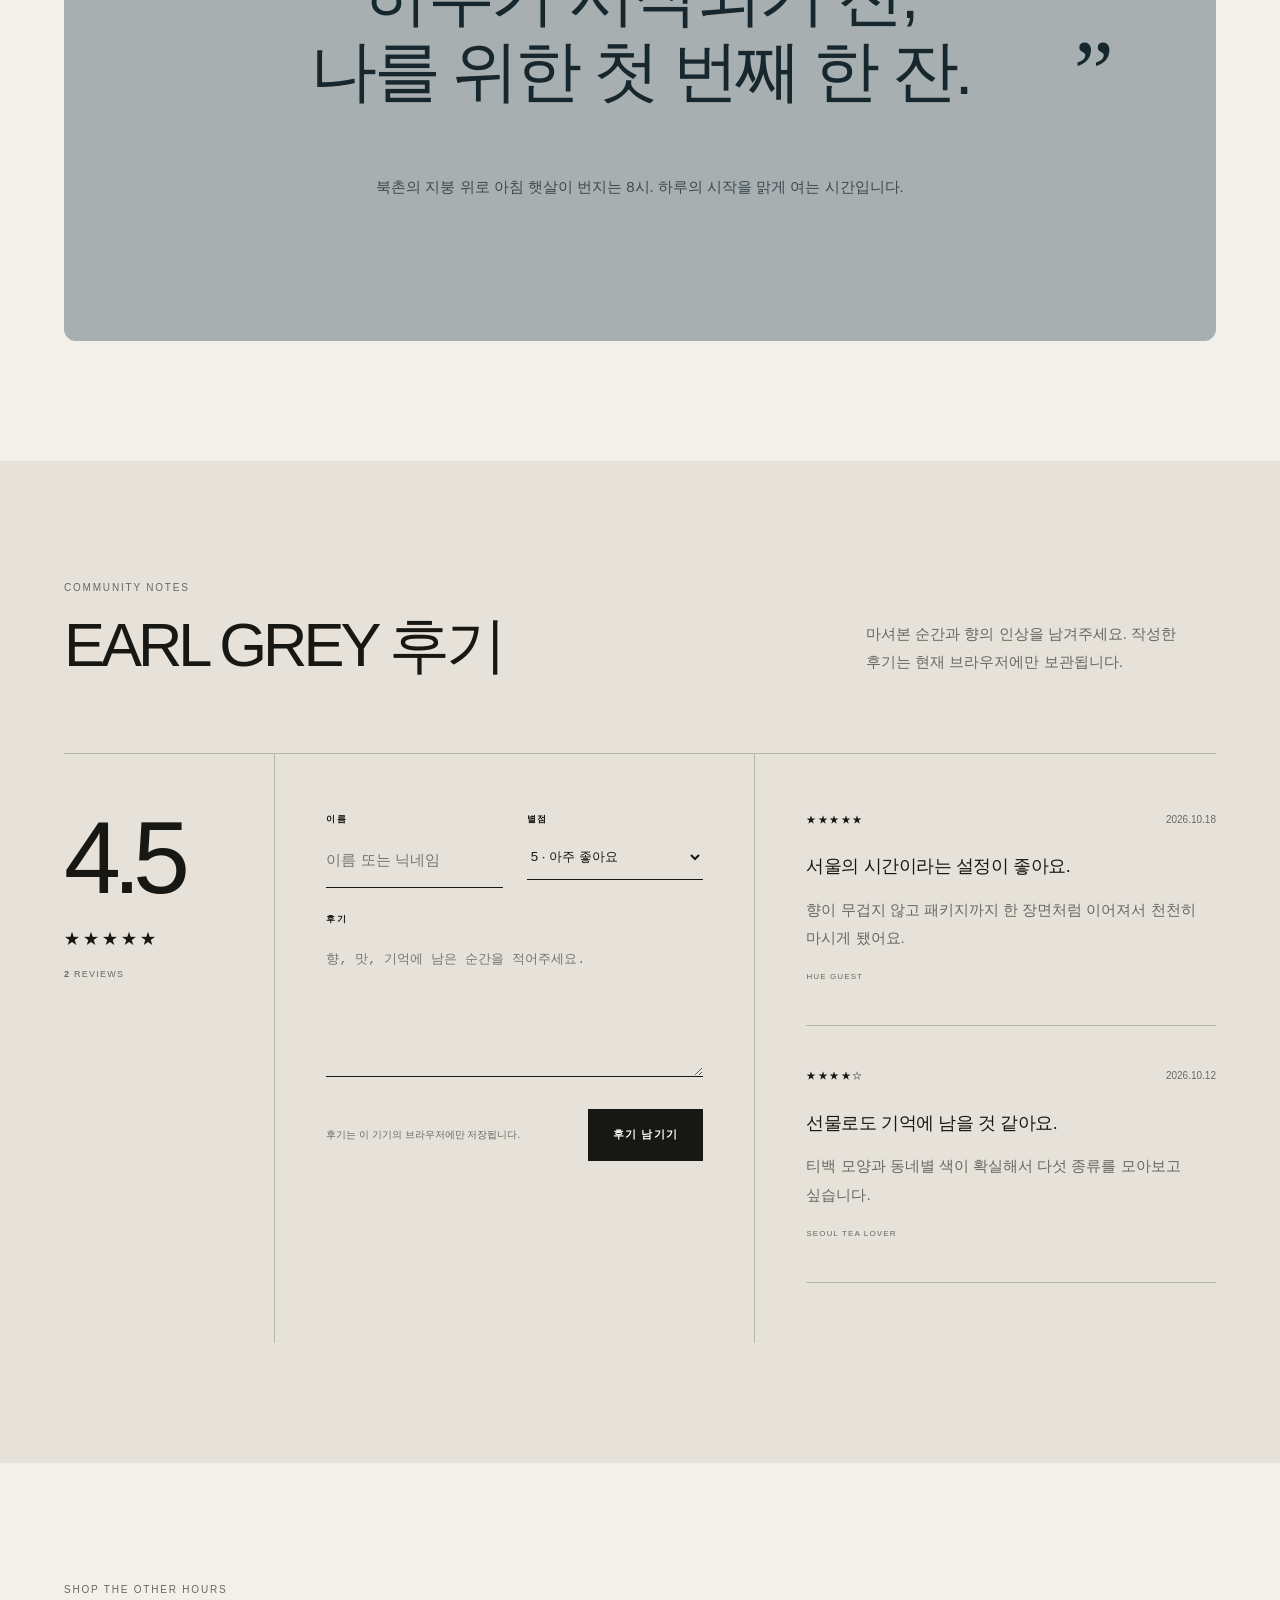
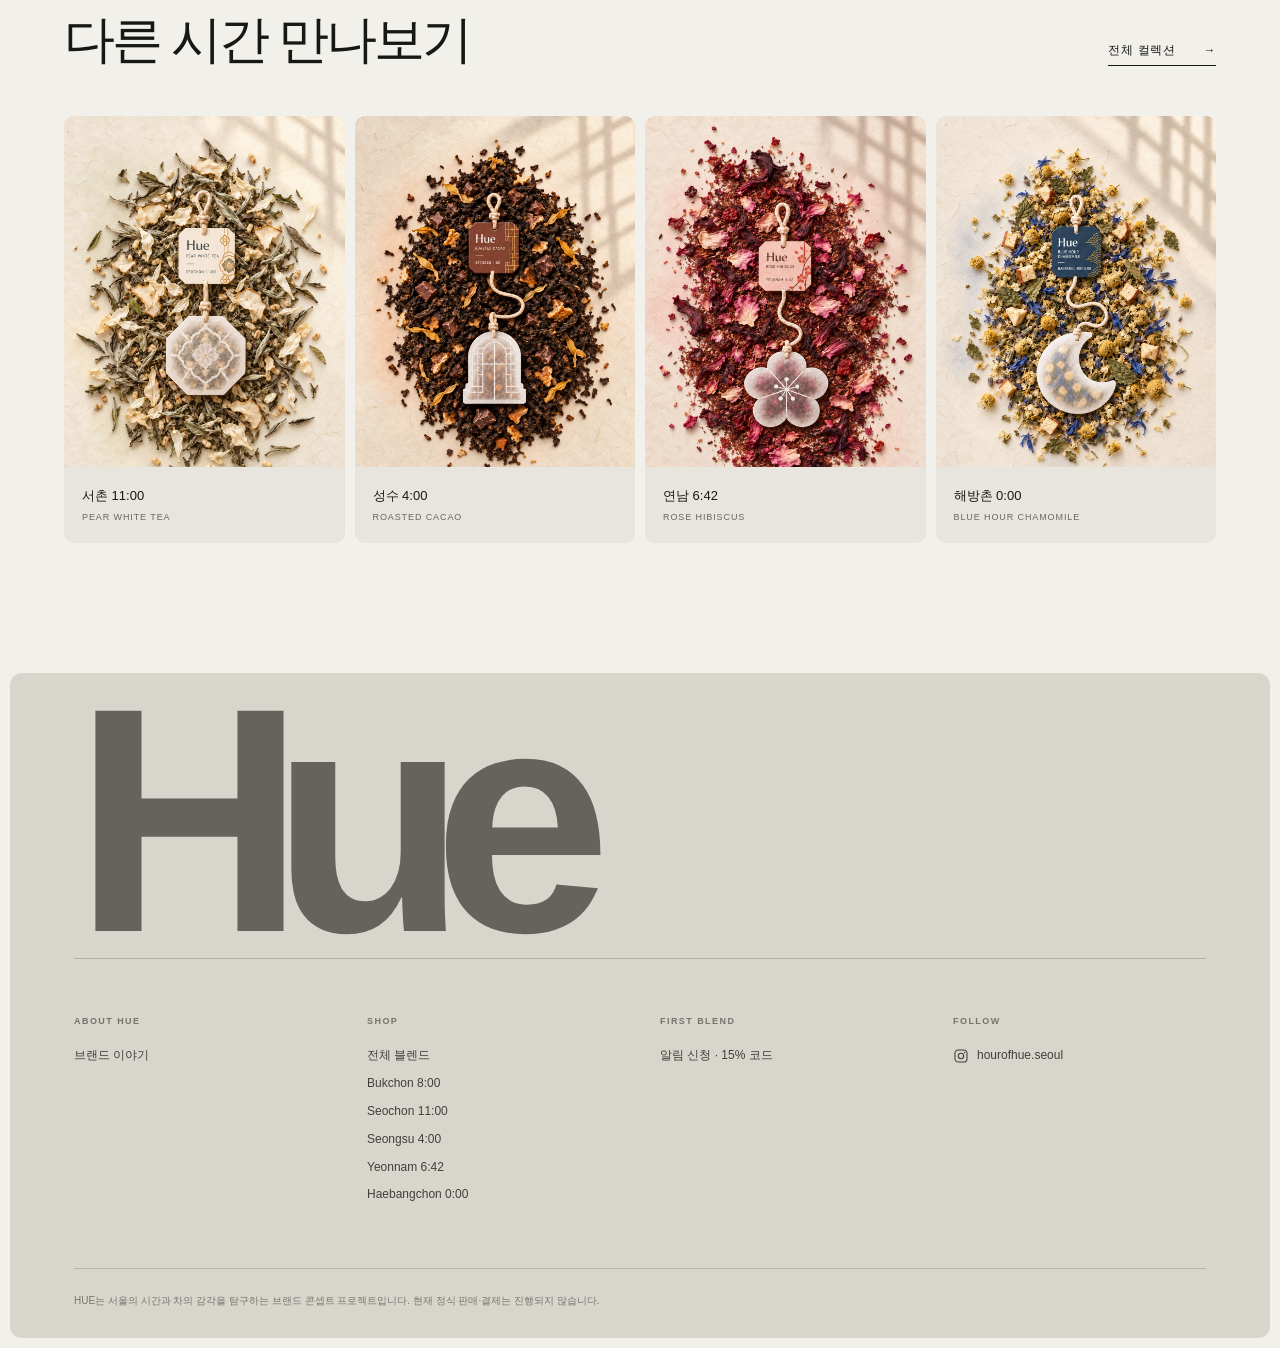
==== commit 98015717: "Refine quotes ritual title and header mark" ====
--- a/product.html
+++ b/product.html
@@ -22,8 +22,8 @@
   <title>HUE Collection | 서울의 다섯 시간</title>
   <meta name="description" content="서울의 시간과 장소를 담은 HUE 블렌디드 티 컬렉션.">
   <link rel="icon" href="assets/images/hue-logo-dark.png">
-  <link rel="stylesheet" href="styles.css?v=20261102-typeflow-2">
-  <script src="app.js?v=20261030-media" defer></script>
+  <link rel="stylesheet" href="styles.css?v=20261102-typeflow-3">
+  <script src="app.js?v=20261102-quotes" defer></script>
 <!-- Meta Pixel Code -->
 <script>
 !function(f,b,e,v,n,t,s)
@@ -53,7 +53,7 @@
   <div class="announcement"><p>첫 블렌드 알림 신청하고 15% 프로모션 코드를 받아보세요.</p><a href="#launch-offer" data-offer-open>코드 받기 <span aria-hidden="true">↗</span></a></div>
 
   <header class="site-header" data-header>
-    <a class="brand" href="index.html" aria-label="HUE 홈"><img src="assets/images/hue-logo-dark.png" alt="HUE"><span>SEOUL · BLENDED TEA</span></a>
+    <a class="brand" href="index.html" aria-label="HUE 홈"><img src="assets/images/hue-symbol-dark.png" alt="HUE"><span>SEOUL · BLENDED TEA</span></a>
     <button class="menu-toggle" type="button" aria-expanded="false" aria-controls="site-nav"><span></span><span></span><span class="sr-only">메뉴 열기</span></button>
     <nav class="site-nav" id="site-nav" aria-label="주요 메뉴"><a class="active" href="shop.html">SHOP</a><a href="tea-finder.html">TEA FINDER</a><a href="index.html#about">ABOUT HUE</a><a href="index.html#collection">THE HOURS</a></nav>
     <div class="header-tools"><a href="#launch-offer" data-offer-open>15% 코드 받기</a><span aria-hidden="true">KR</span></div>
@@ -153,7 +153,7 @@
         <figure class="blend-place reveal" data-cursor="SCROLL"><img data-product-place src="assets/images/place-bukchon.jpg" alt="북촌의 아침과 HUE Earl Grey"></figure>
         <div class="blend-hour-card reveal" data-product-tone>
           <p class="eyebrow">THE HOUR</p>
-          <blockquote data-product-quote>“하루가 시작되기 전, 나를 위한 첫 번째 한 잔.”</blockquote>
+          <blockquote data-product-quote><span class="quote-mark quote-mark-open" aria-hidden="true">“</span><span class="quote-text">하루가 시작되기 전, 나를 위한 첫 번째 한 잔.</span><span class="quote-mark quote-mark-close" aria-hidden="true">”</span></blockquote>
           <p data-product-hour>북촌의 지붕 위로 아침 햇살이 번지는 8시. 하루의 시작을 맑게 여는 시간입니다.</p>
         </div>
       </div>
--- a/styles.css
+++ b/styles.css
@@ -1659,3 +1659,72 @@
 @media (max-width: 360px) {
   .packaging-intro h2 span { white-space: normal; }
 }
+
+/* 2026-11-02 · Header symbol, quotation rhythm and ritual title */
+.brand img {
+  width: 44px;
+  height: 44px;
+  object-fit: contain;
+  object-position: center;
+}
+
+.ritual-copy h2 {
+  margin-bottom: 42px;
+  font-size: clamp(44px,4.3vw,68px);
+  line-height: 1.08;
+}
+
+.ritual-copy h2 span {
+  display: block;
+  white-space: nowrap;
+}
+
+.blend-hour-card blockquote[data-product-quote] {
+  width: min(1180px,100%);
+  max-width: 1180px;
+  display: grid;
+  grid-template-columns: auto minmax(0,1fr) auto;
+  column-gap: clamp(14px,1.25vw,28px);
+  align-items: start;
+  margin-block: 64px;
+  letter-spacing: -.055em;
+  text-wrap: balance;
+}
+
+.quote-text {
+  min-width: 0;
+  display: block;
+  line-height: 1.12;
+}
+
+.quote-mark {
+  display: block;
+  font-family: Georgia, "Times New Roman", serif;
+  font-size: 1.34em;
+  font-weight: 400;
+  line-height: .72;
+  letter-spacing: 0;
+}
+
+.quote-mark-open { transform: translateY(.08em); }
+.quote-mark-close { align-self: end; transform: translateY(-.02em); }
+
+@media (max-width: 820px) {
+  .brand img { width: 38px; height: 38px; }
+
+  .ritual-copy h2 {
+    margin-bottom: 36px;
+    font-size: clamp(36px,10.5vw,52px);
+  }
+
+  .blend-hour-card blockquote[data-product-quote] {
+    column-gap: 10px;
+    margin-block: 52px;
+  }
+
+  .quote-mark { font-size: 1.22em; }
+}
+
+@media (max-width: 340px) {
+  .ritual-copy h2 span { white-space: normal; }
+}
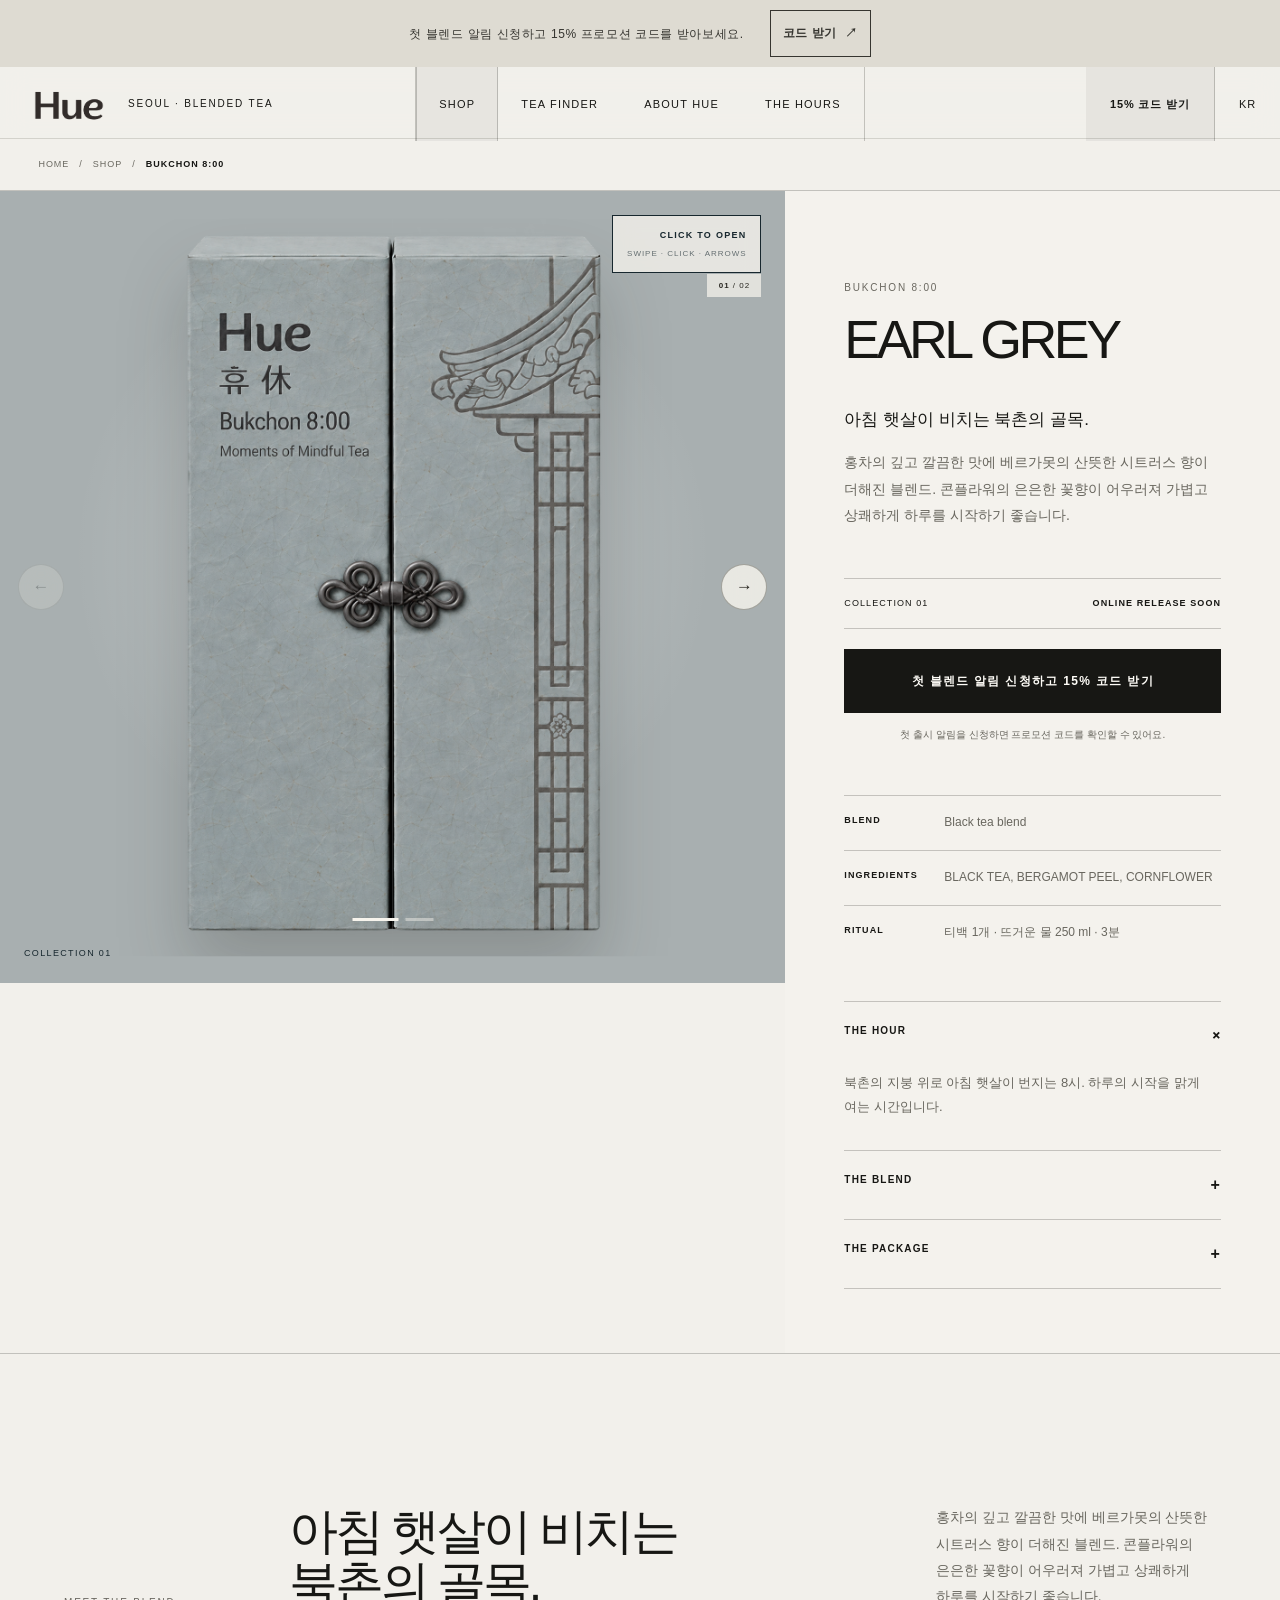
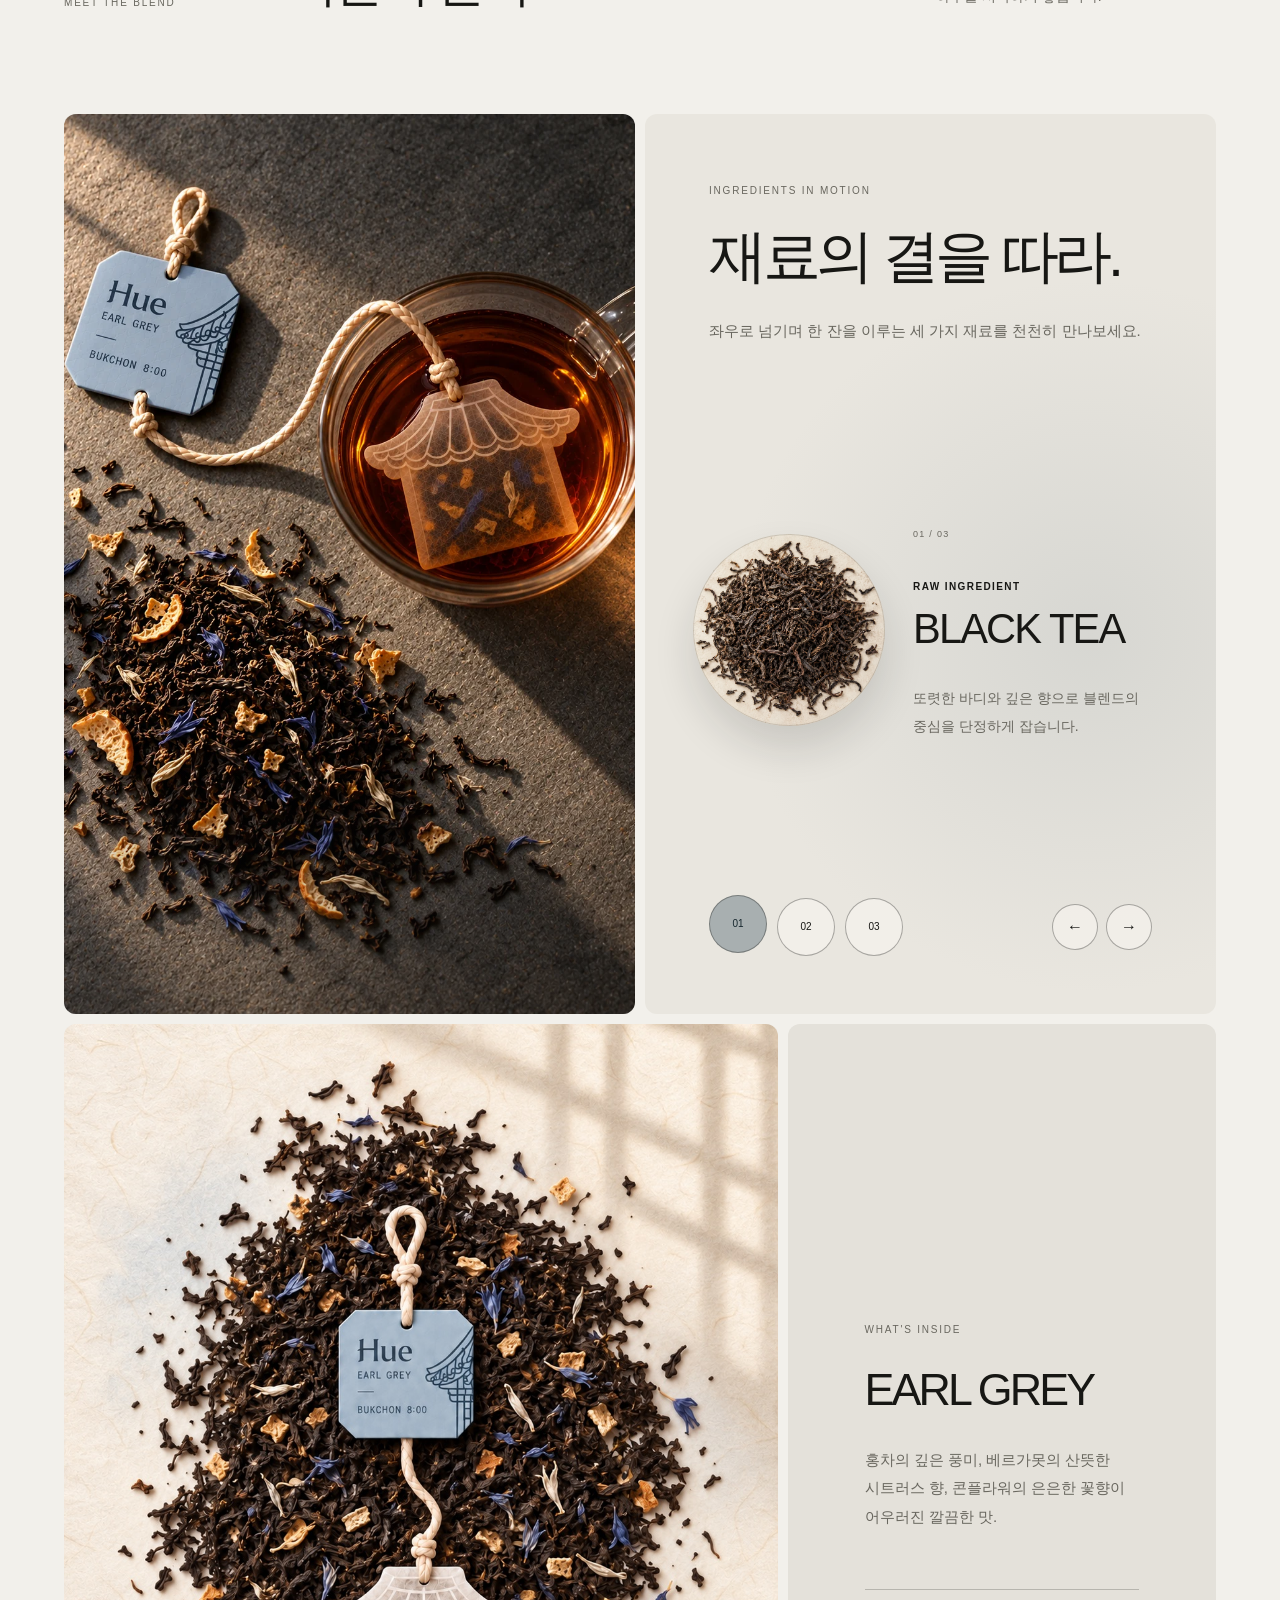
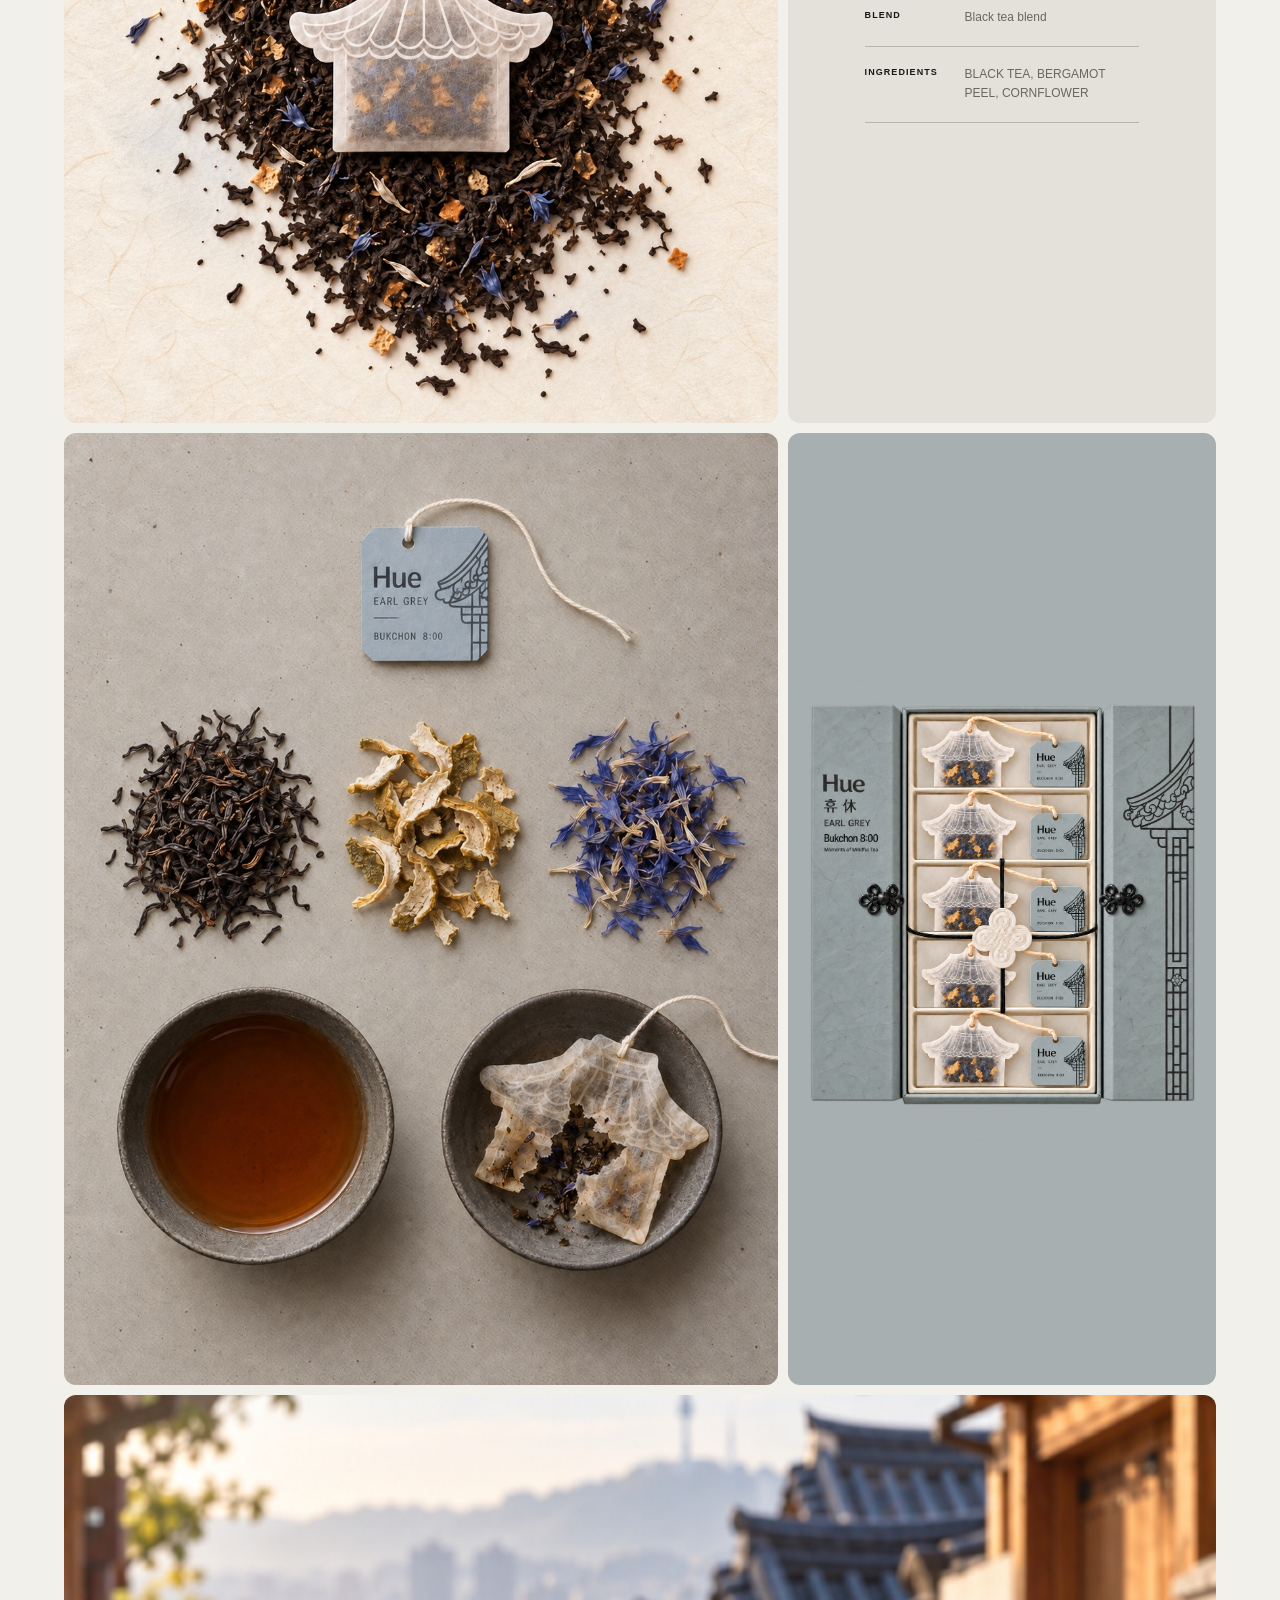
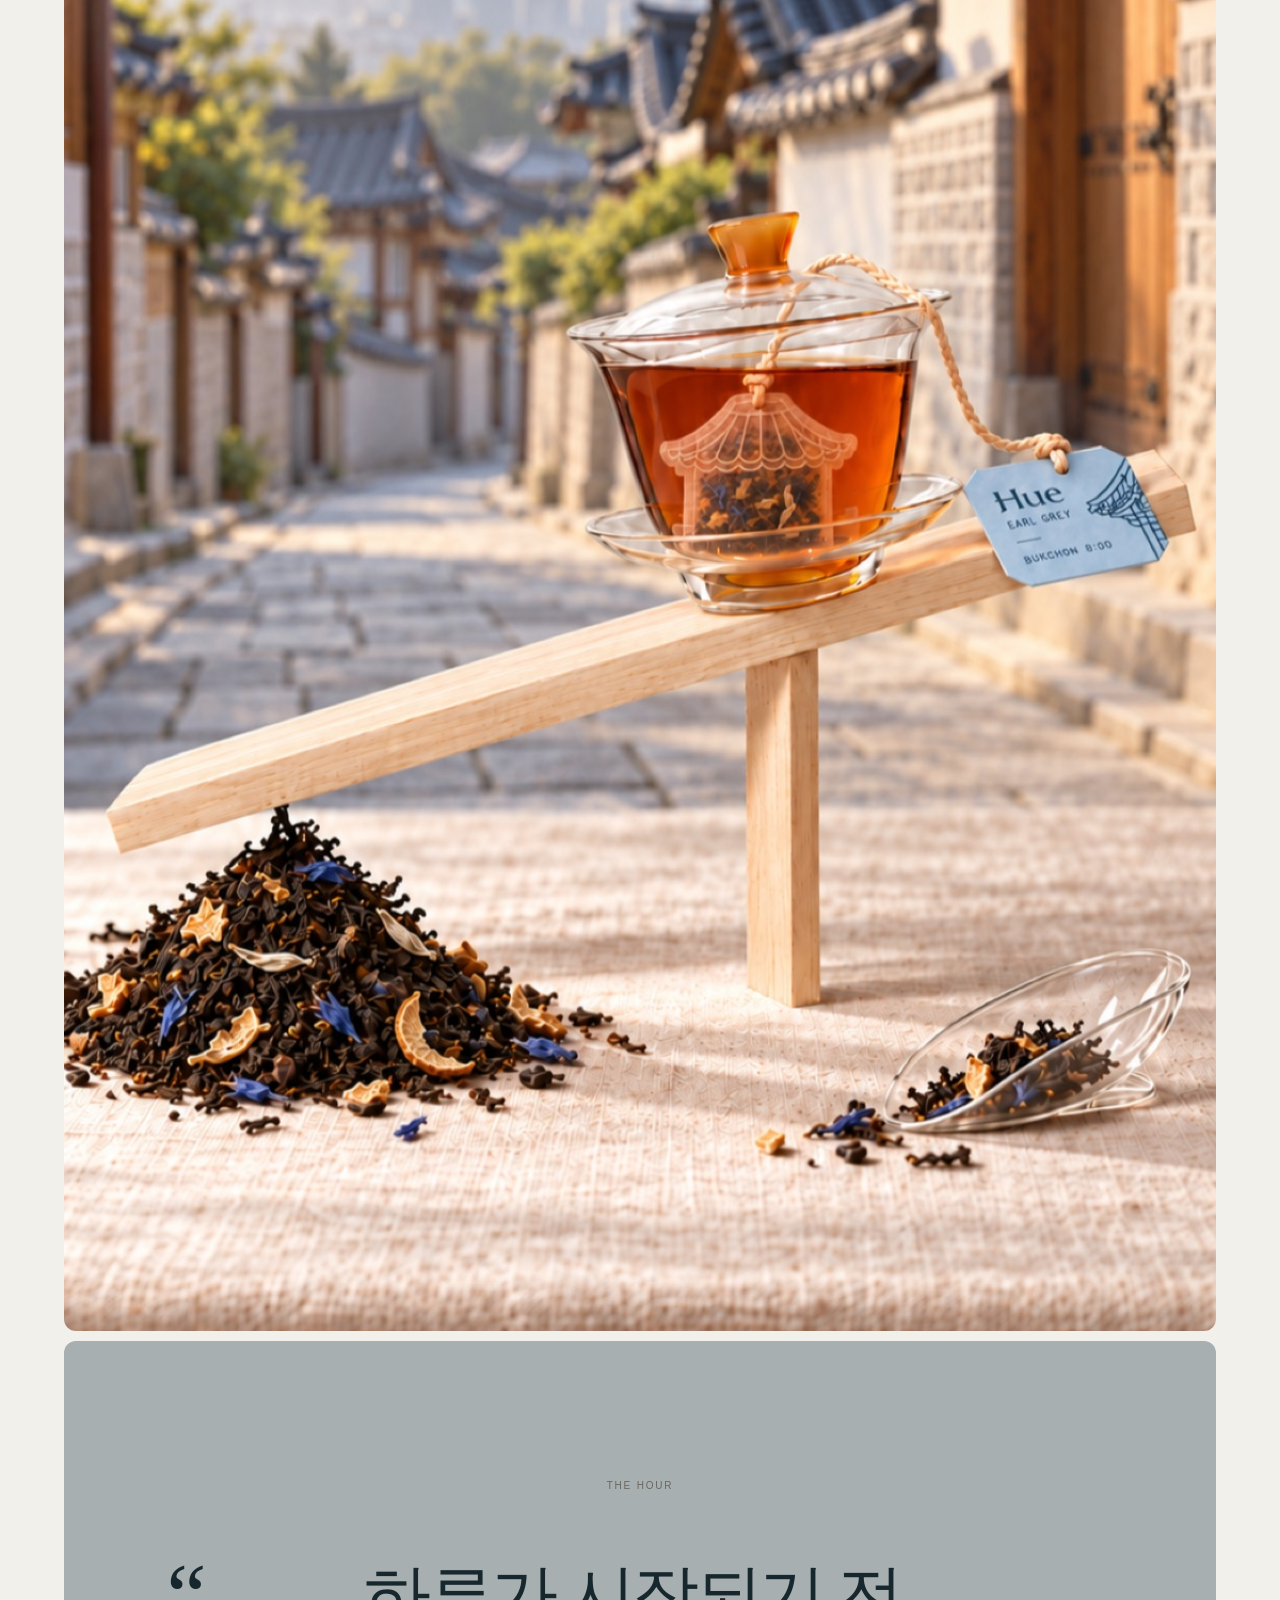
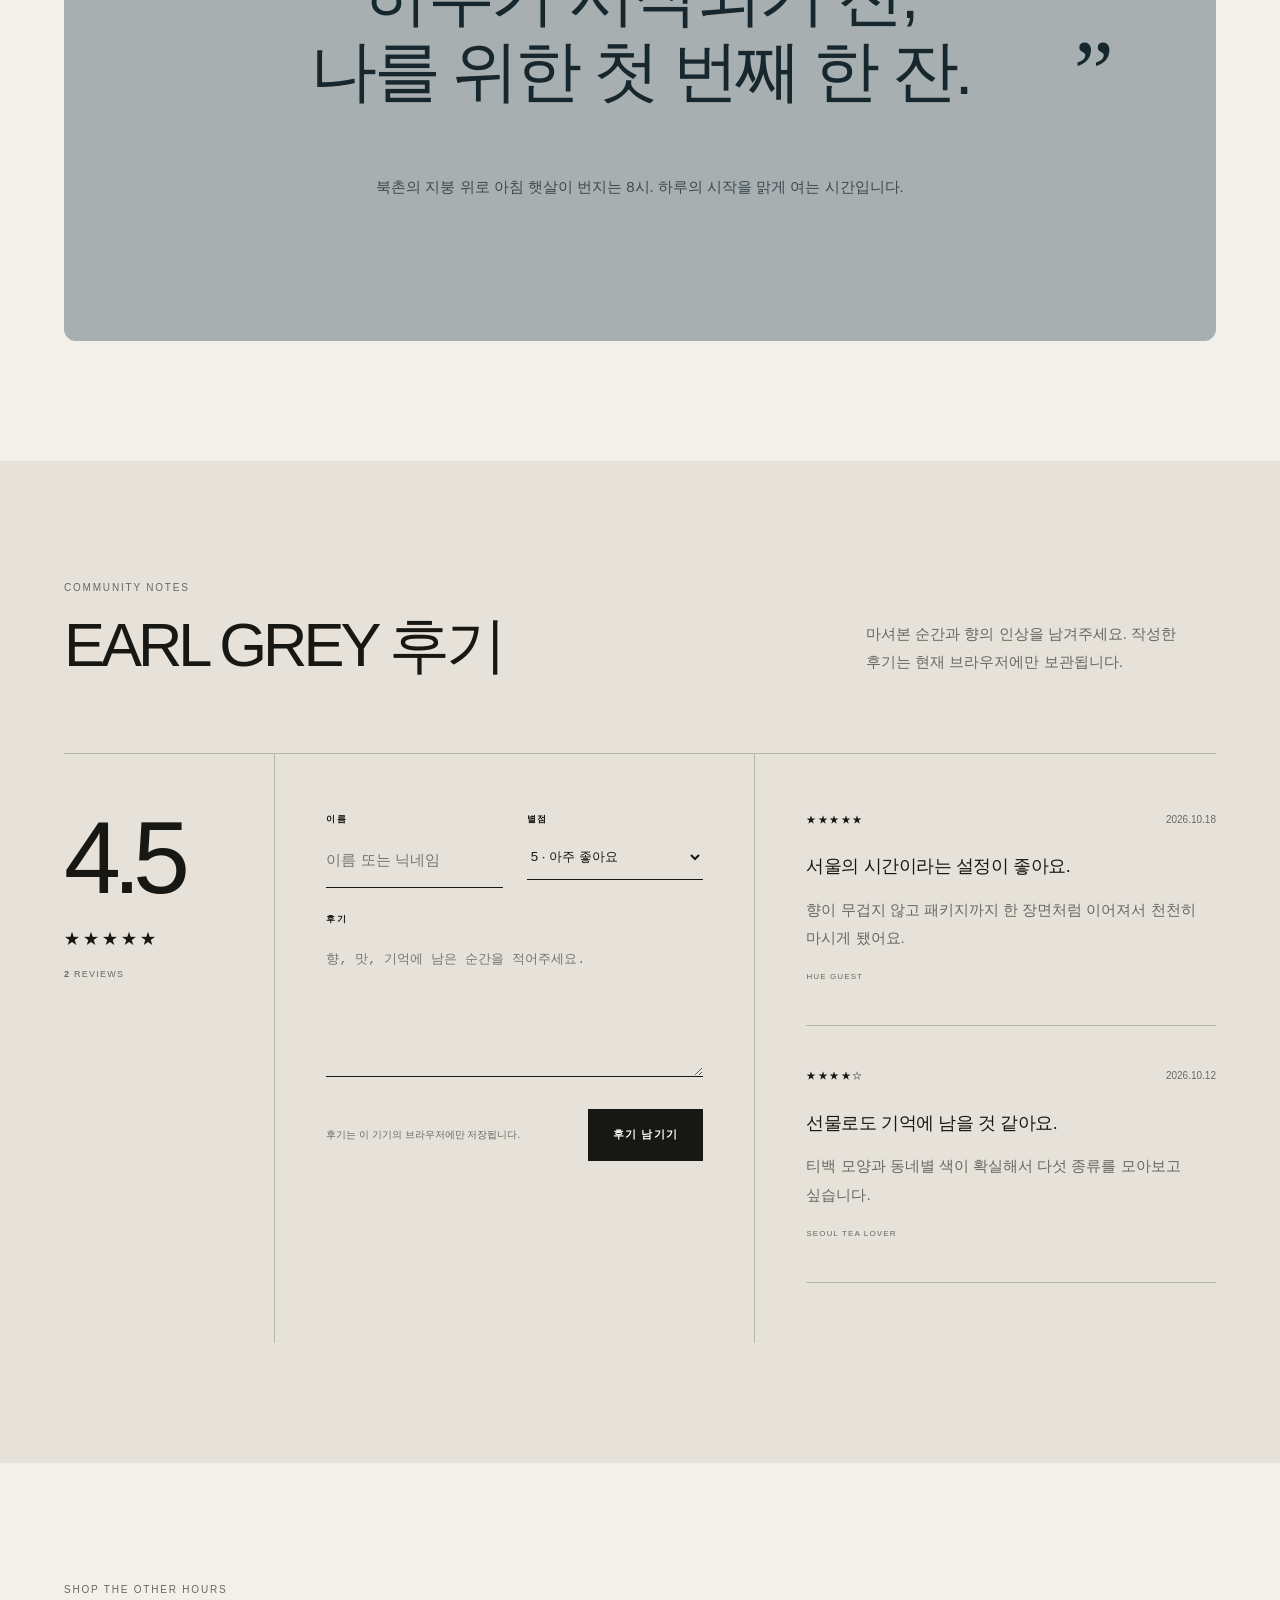
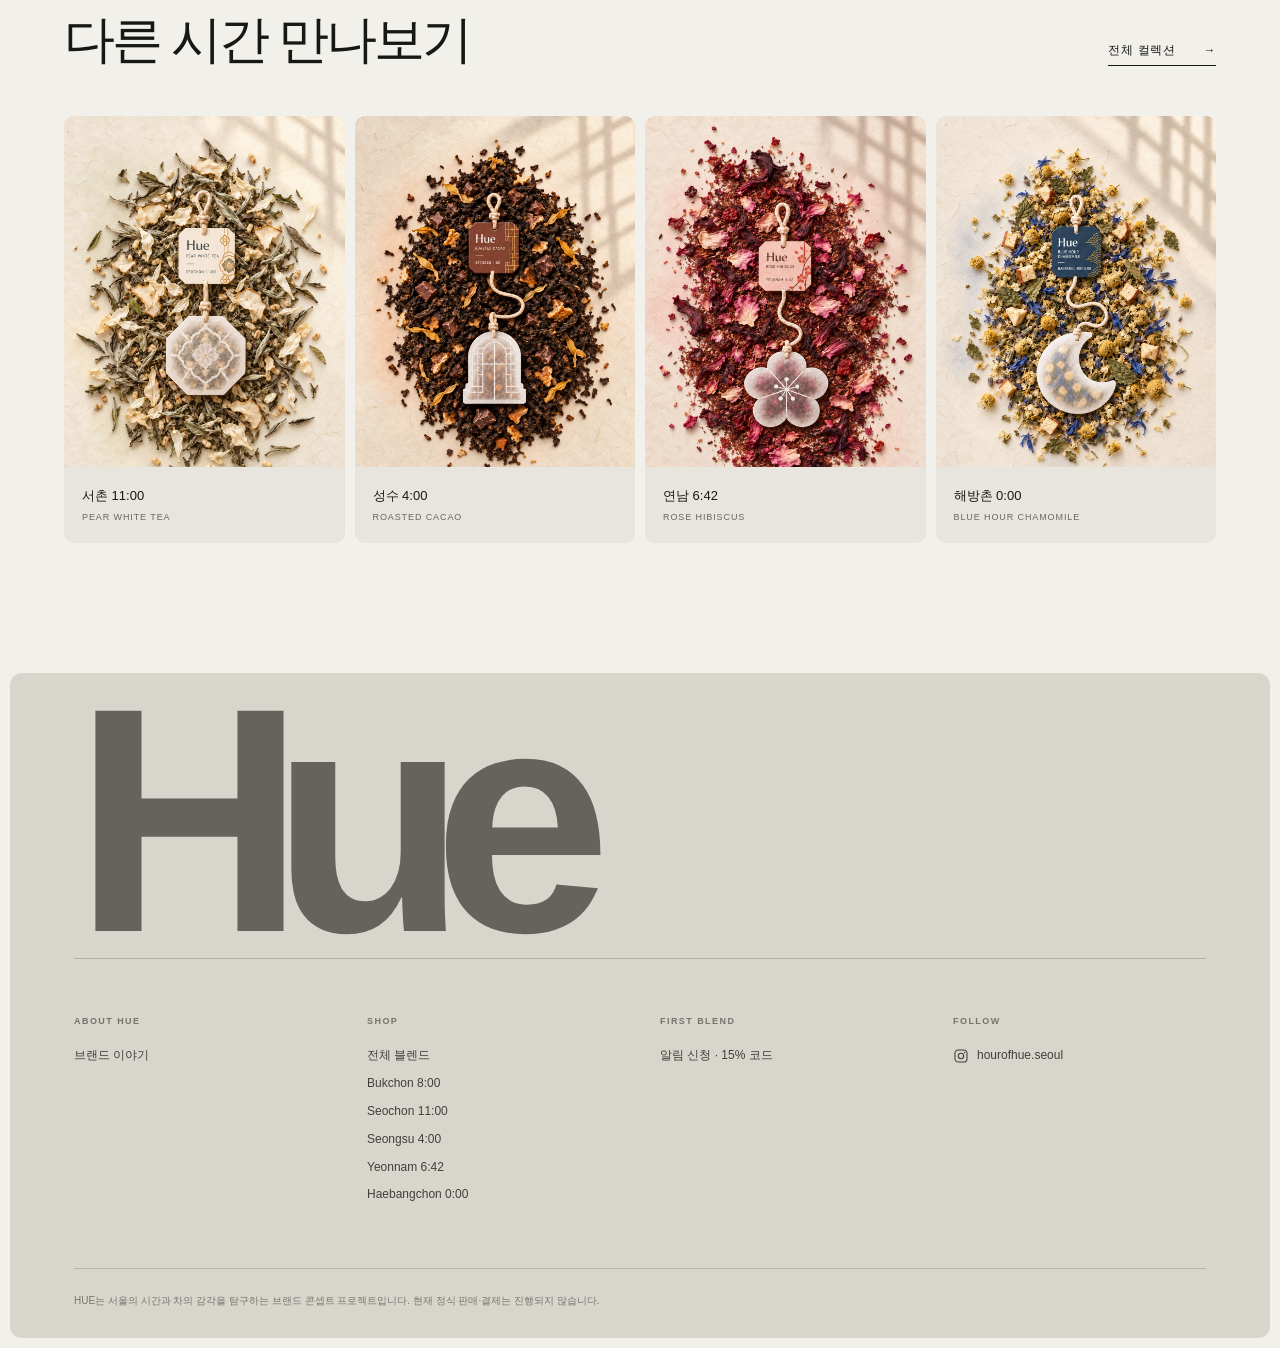
==== commit f0204ec4: "Restore HUE wordmark and update favicon" ====
--- a/product.html
+++ b/product.html
@@ -21,7 +21,7 @@
   <meta name="theme-color" content="#f2f0eb">
   <title>HUE Collection | 서울의 다섯 시간</title>
   <meta name="description" content="서울의 시간과 장소를 담은 HUE 블렌디드 티 컬렉션.">
-  <link rel="icon" href="assets/images/hue-logo-dark.png">
+  <link rel="icon" type="image/png" href="assets/images/hue-symbol-dark.png?v=20261102">
   <link rel="stylesheet" href="styles.css?v=20261102-typeflow-3">
   <script src="app.js?v=20261102-quotes" defer></script>
 <!-- Meta Pixel Code -->
@@ -53,7 +53,7 @@
   <div class="announcement"><p>첫 블렌드 알림 신청하고 15% 프로모션 코드를 받아보세요.</p><a href="#launch-offer" data-offer-open>코드 받기 <span aria-hidden="true">↗</span></a></div>
 
   <header class="site-header" data-header>
-    <a class="brand" href="index.html" aria-label="HUE 홈"><img src="assets/images/hue-symbol-dark.png" alt="HUE"><span>SEOUL · BLENDED TEA</span></a>
+    <a class="brand" href="index.html" aria-label="HUE 홈"><img src="assets/images/hue-logo-dark.png" alt="HUE"><span>SEOUL · BLENDED TEA</span></a>
     <button class="menu-toggle" type="button" aria-expanded="false" aria-controls="site-nav"><span></span><span></span><span class="sr-only">메뉴 열기</span></button>
     <nav class="site-nav" id="site-nav" aria-label="주요 메뉴"><a class="active" href="shop.html">SHOP</a><a href="tea-finder.html">TEA FINDER</a><a href="index.html#about">ABOUT HUE</a><a href="index.html#collection">THE HOURS</a></nav>
     <div class="header-tools"><a href="#launch-offer" data-offer-open>15% 코드 받기</a><span aria-hidden="true">KR</span></div>
--- a/styles.css
+++ b/styles.css
@@ -1661,13 +1661,6 @@
 }
 
 /* 2026-11-02 · Header symbol, quotation rhythm and ritual title */
-.brand img {
-  width: 44px;
-  height: 44px;
-  object-fit: contain;
-  object-position: center;
-}
-
 .ritual-copy h2 {
   margin-bottom: 42px;
   font-size: clamp(44px,4.3vw,68px);
@@ -1710,8 +1703,6 @@
 .quote-mark-close { align-self: end; transform: translateY(-.02em); }
 
 @media (max-width: 820px) {
-  .brand img { width: 38px; height: 38px; }
-
   .ritual-copy h2 {
     margin-bottom: 36px;
     font-size: clamp(36px,10.5vw,52px);
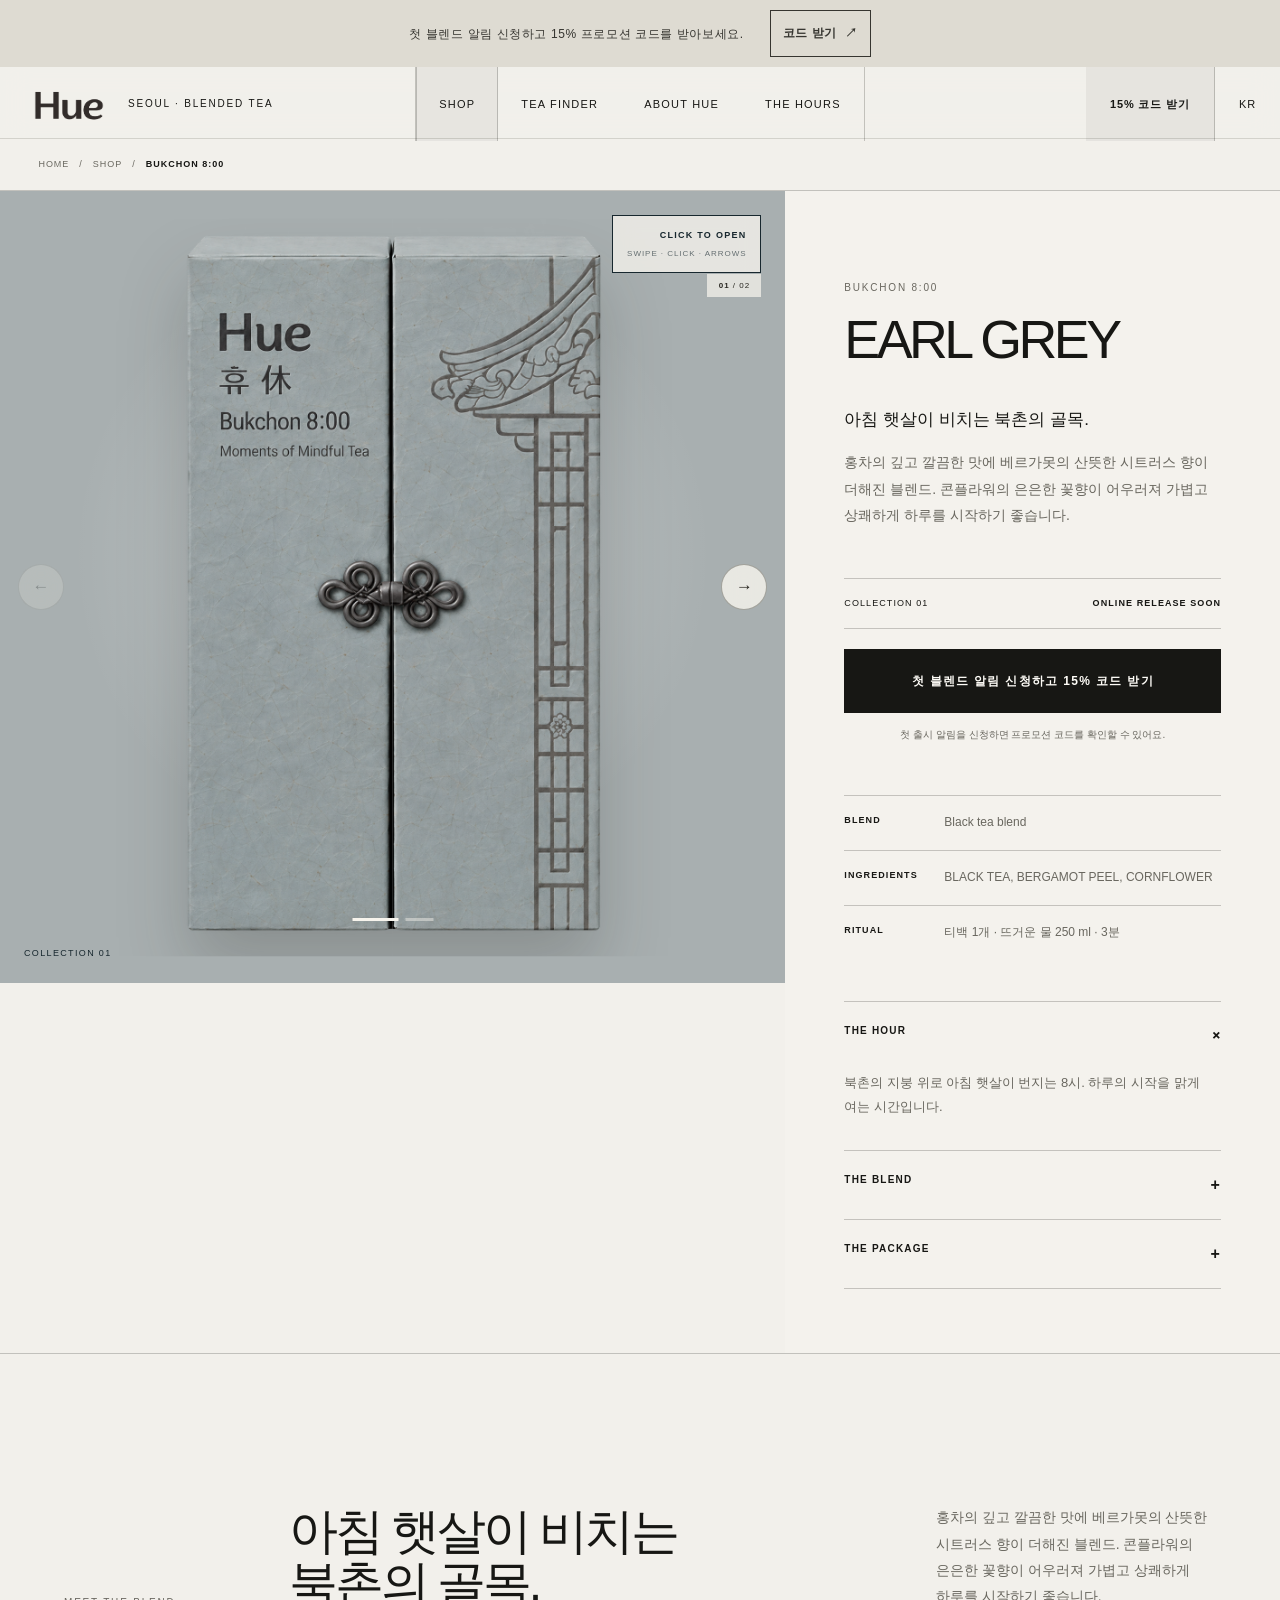
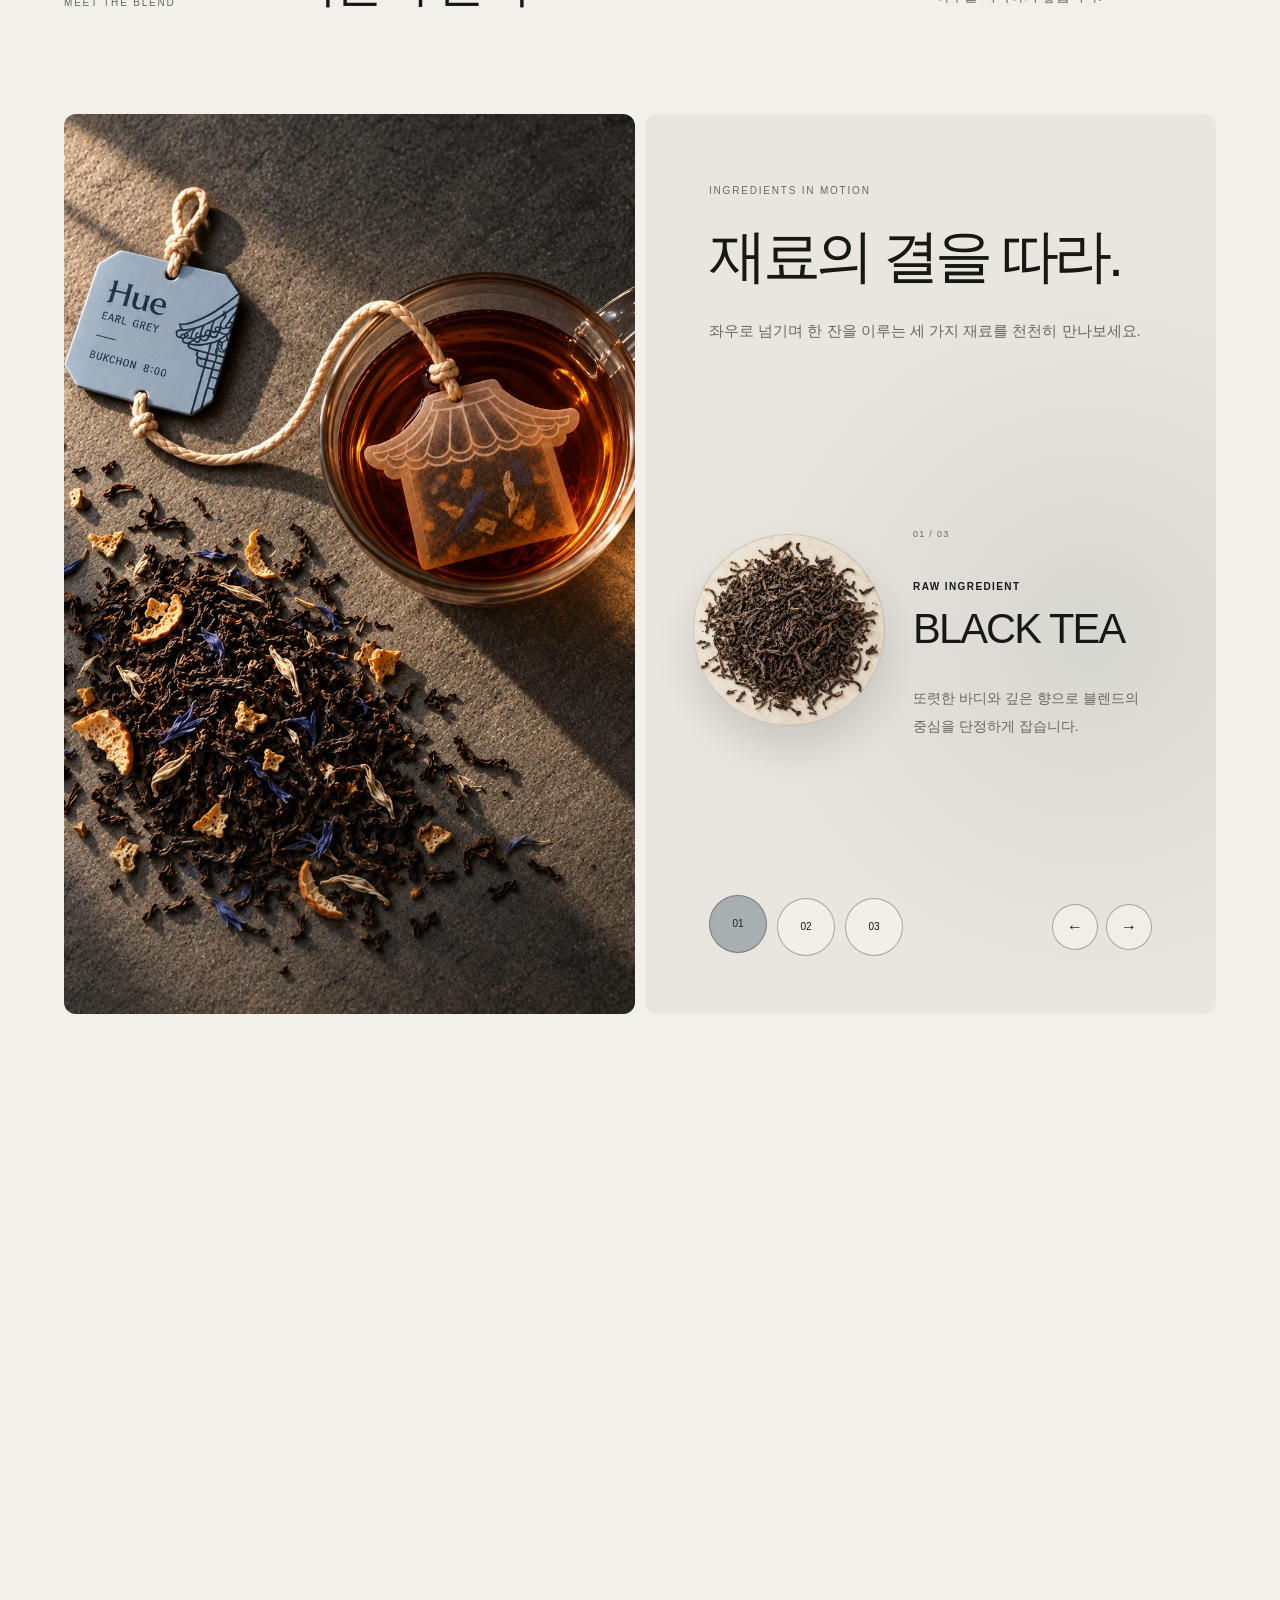
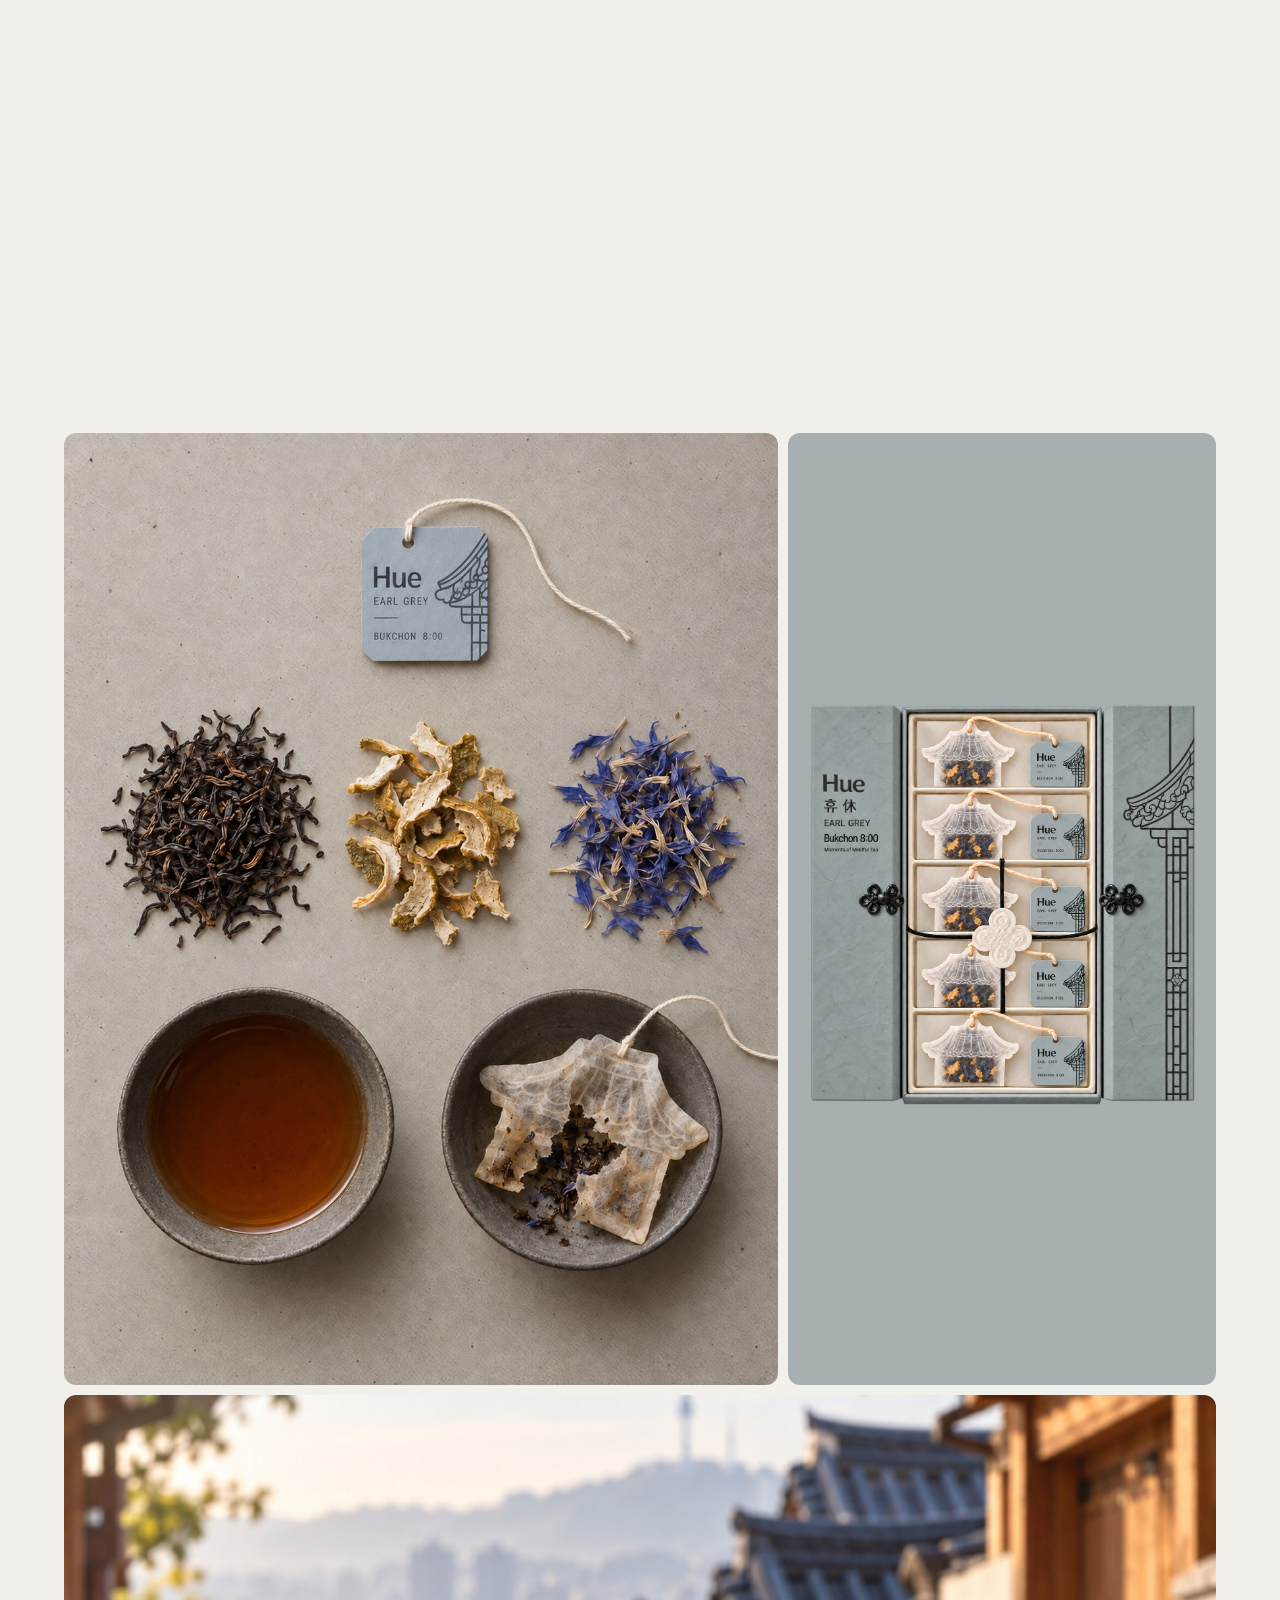
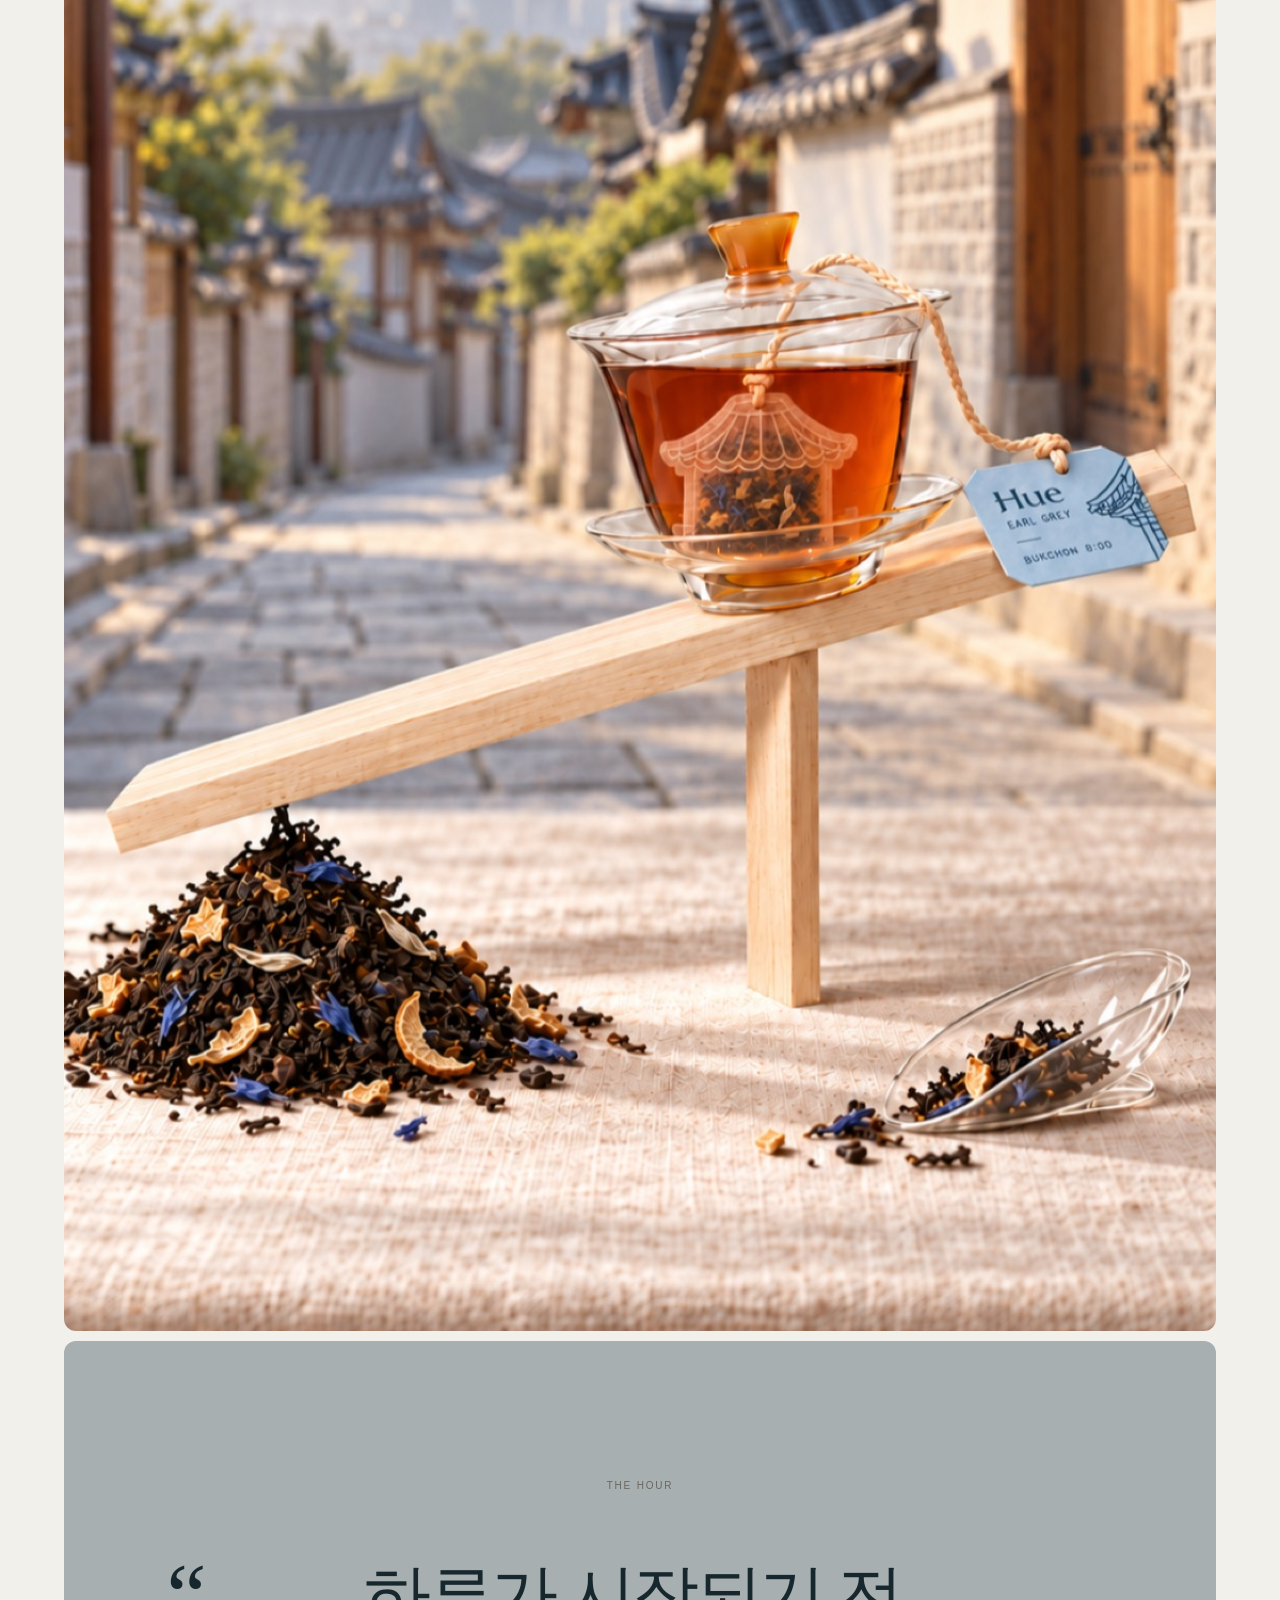
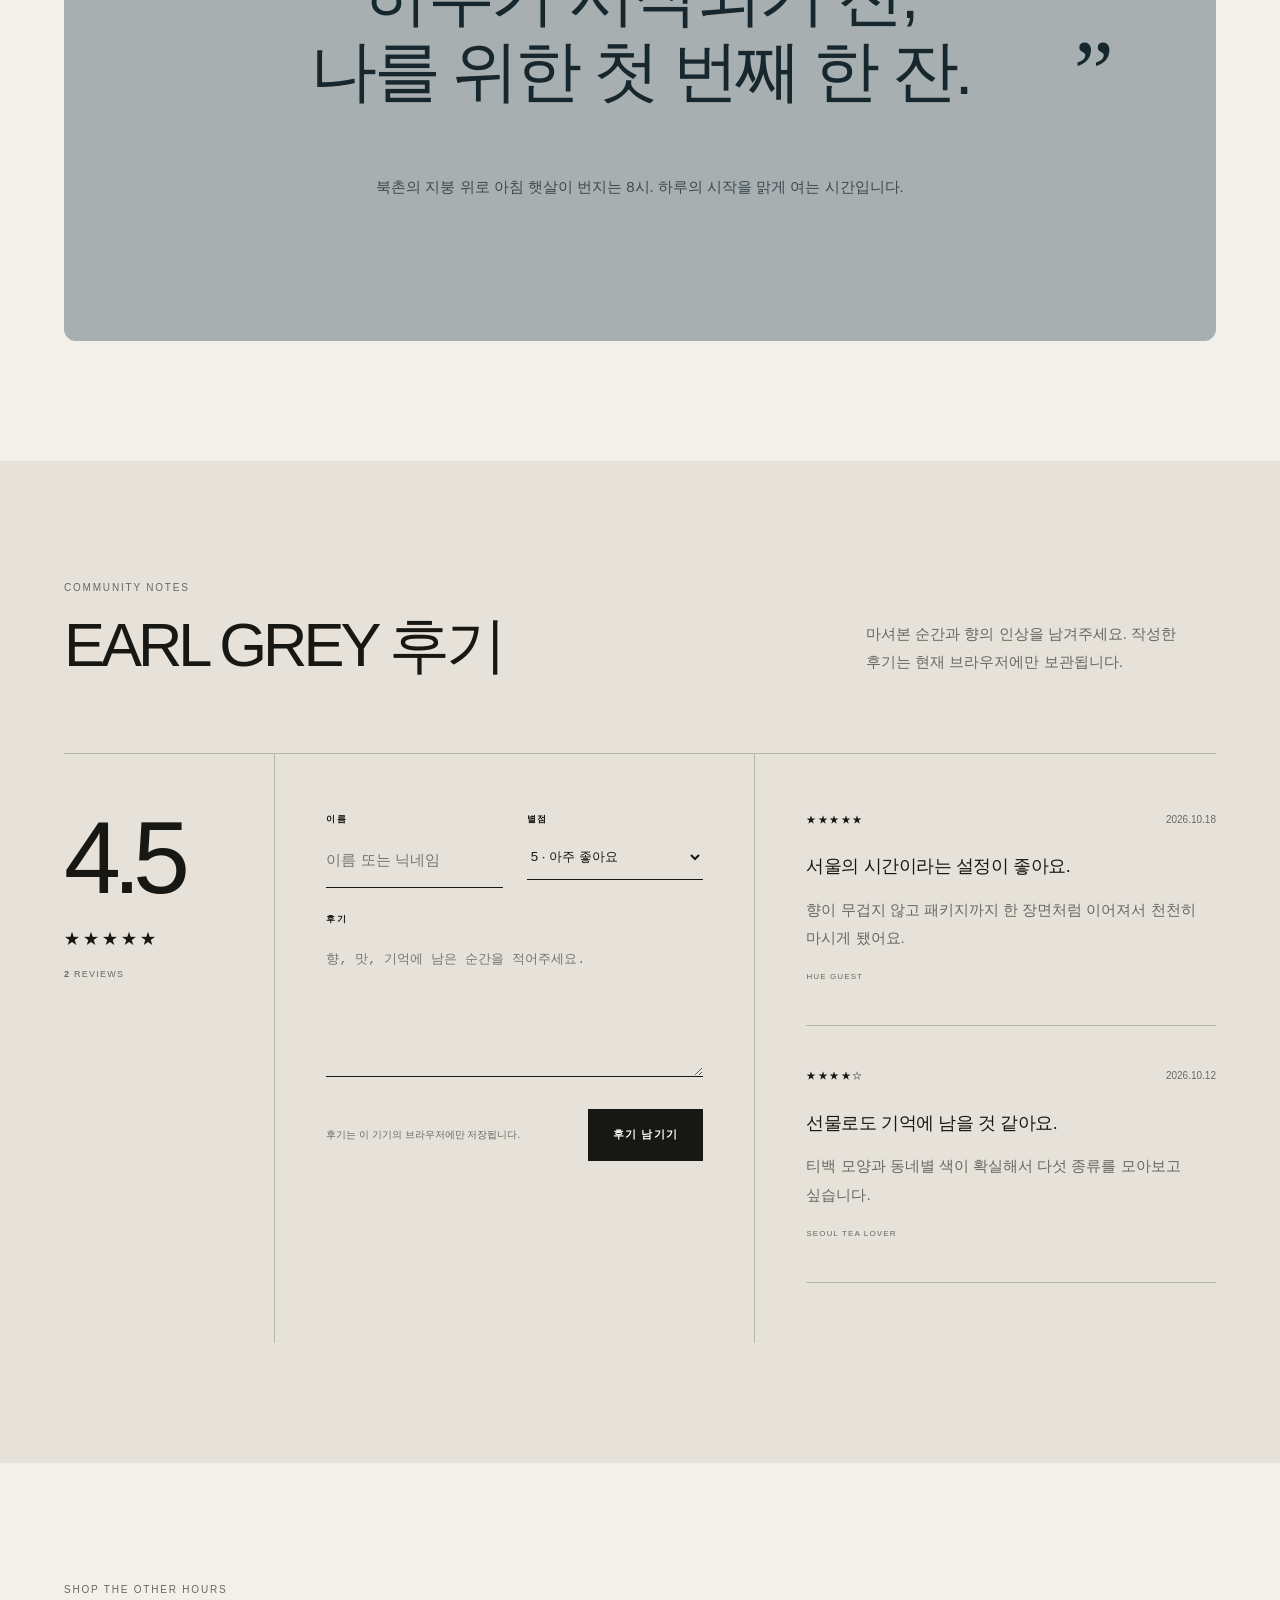
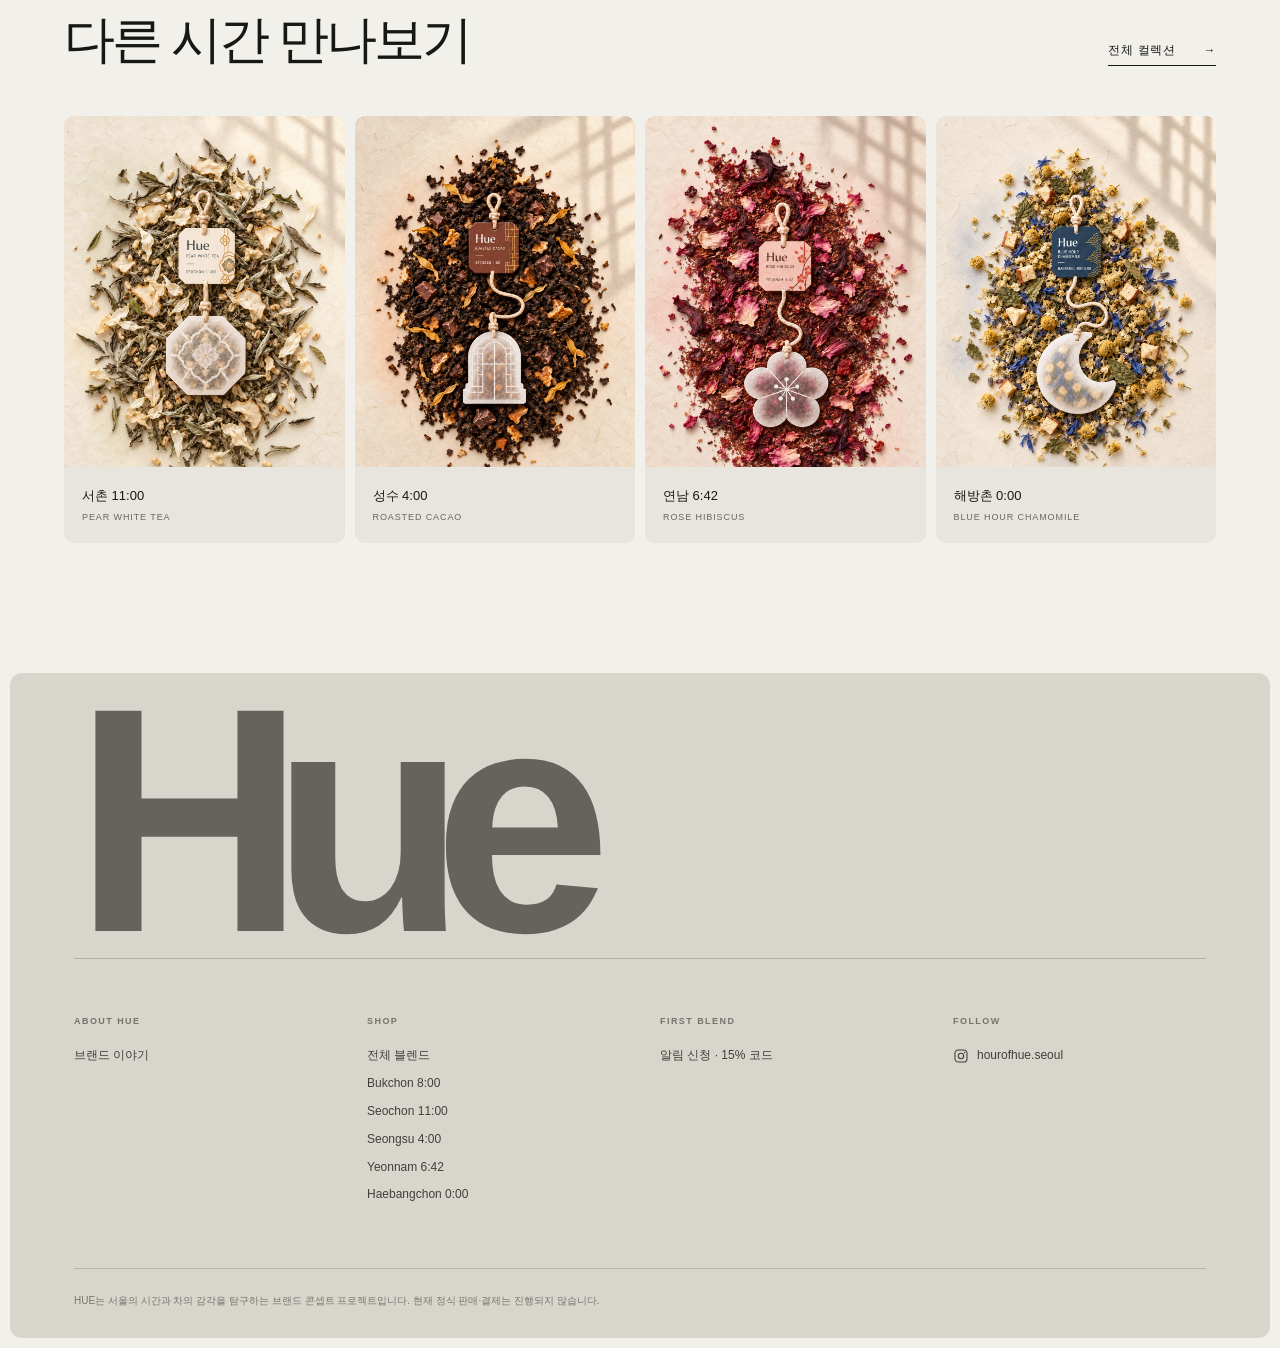
==== commit cafe6fc7: "Remove duplicate Meta Pixel base tags" ====
--- a/product.html
+++ b/product.html
@@ -22,21 +22,8 @@
   <title>HUE Collection | 서울의 다섯 시간</title>
   <meta name="description" content="서울의 시간과 장소를 담은 HUE 블렌디드 티 컬렉션.">
   <link rel="icon" type="image/png" href="assets/images/hue-symbol-dark.png?v=20261102">
-  <link rel="stylesheet" href="styles.css?v=20261102-typeflow-3">
+  <link rel="stylesheet" href="styles.css?v=20261102-typeflow-4">
   <script src="app.js?v=20261102-quotes" defer></script>
-<!-- Meta Pixel Code -->
-<script>
-!function(f,b,e,v,n,t,s)
-{if(f.fbq)return;n=f.fbq=function(){n.callMethod?
-n.callMethod.apply(n,arguments):n.queue.push(arguments)};
-if(!f._fbq)f._fbq=n;n.push=n;n.loaded=!0;n.version='2.0';
-n.queue=[];t=b.createElement(e);t.async=!0;
-t.src=v;s=b.getElementsByTagName(e)[0];
-s.parentNode.insertBefore(t,s)}(window, document,'script',
-'https://connect.facebook.net/en_US/fbevents.js');
-fbq('init', '1820017669028338');
-fbq('track', 'PageView');
-</script>
   <script src="analytics.js?v=20261029-events" defer></script>
 </head>
 <body class="product-page" data-product-page>
@@ -44,11 +31,6 @@
 <noscript><iframe src="https://www.googletagmanager.com/ns.html?id=GTM-KGVRGNJ7"
 height="0" width="0" style="display:none;visibility:hidden"></iframe></noscript>
 <!-- End Google Tag Manager (noscript) -->
-<noscript><img height="1" width="1" style="display:none"
-src="https://www.facebook.com/tr?id=1820017669028338&ev=PageView&noscript=1"
-/></noscript>
-<!-- End Meta Pixel Code -->
-
   <a class="skip-link" href="#main">본문으로 바로가기</a>
   <div class="announcement"><p>첫 블렌드 알림 신청하고 15% 프로모션 코드를 받아보세요.</p><a href="#launch-offer" data-offer-open>코드 받기 <span aria-hidden="true">↗</span></a></div>
 
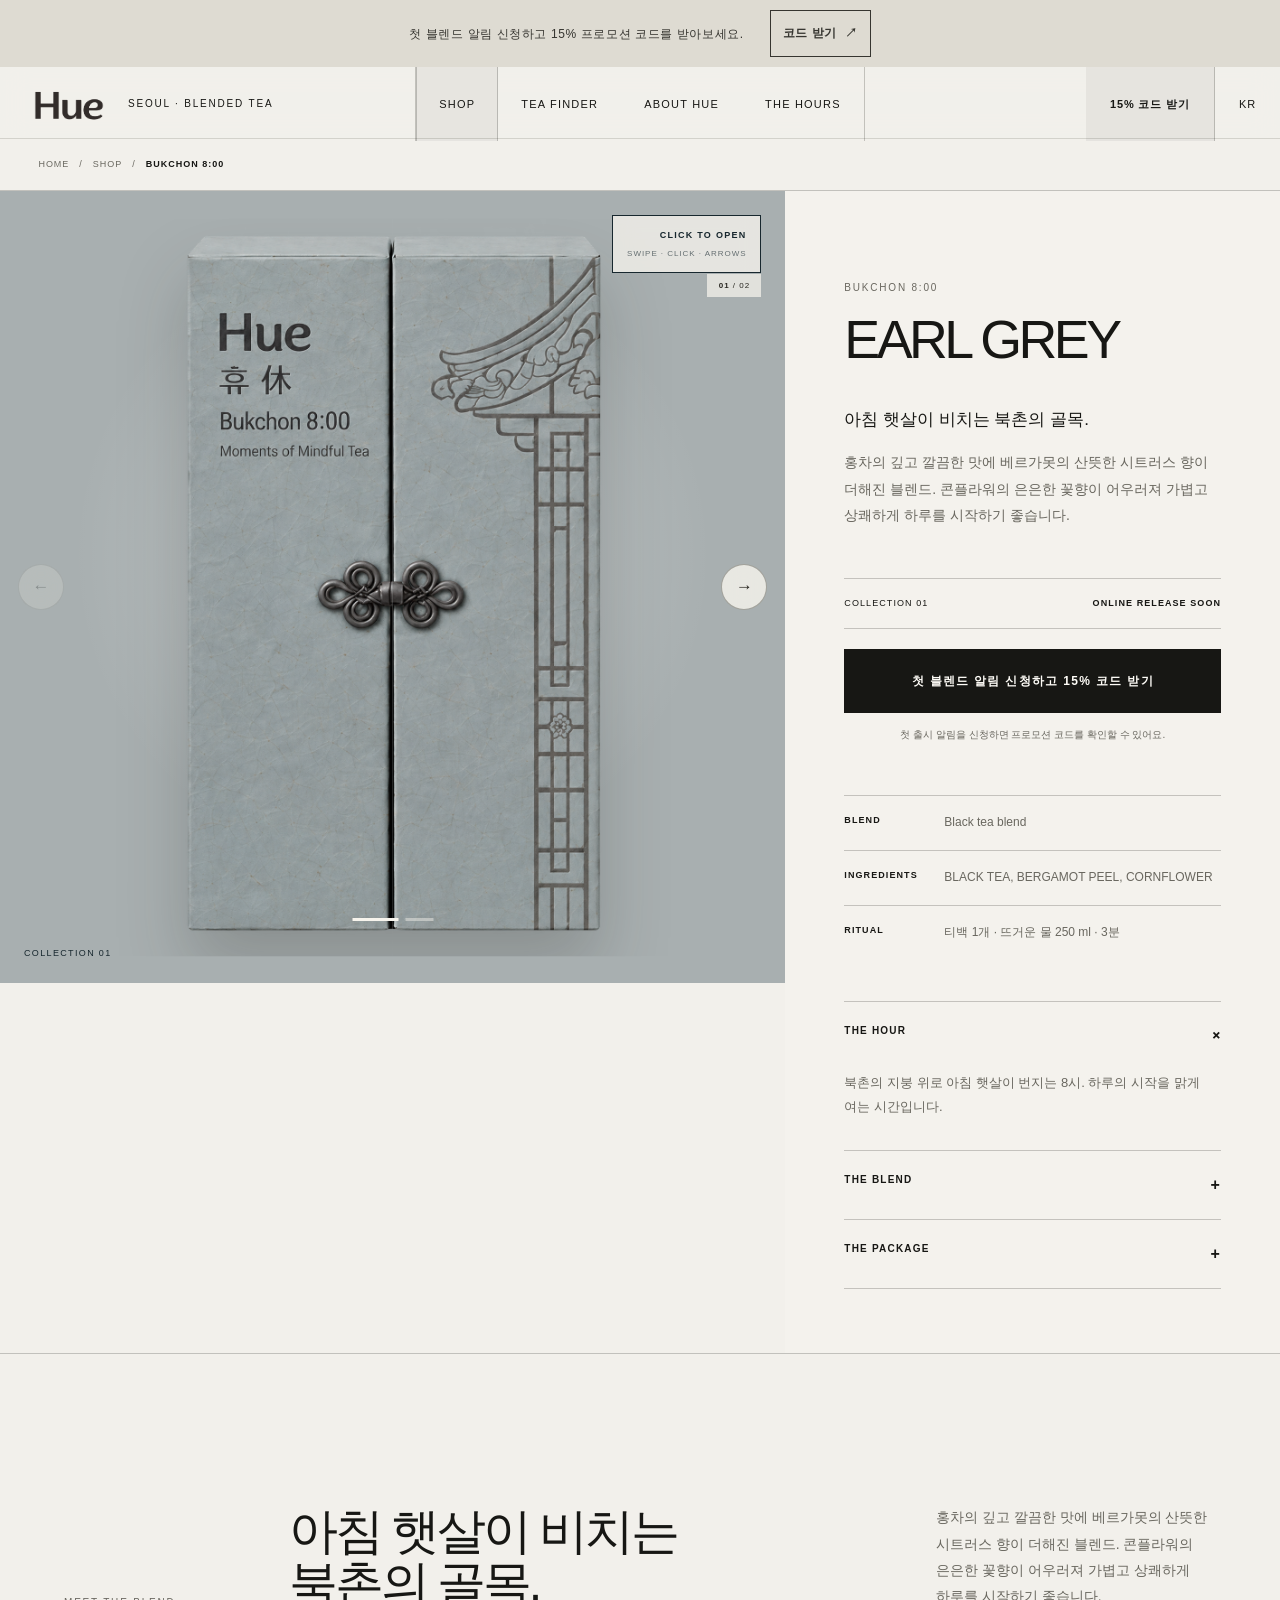
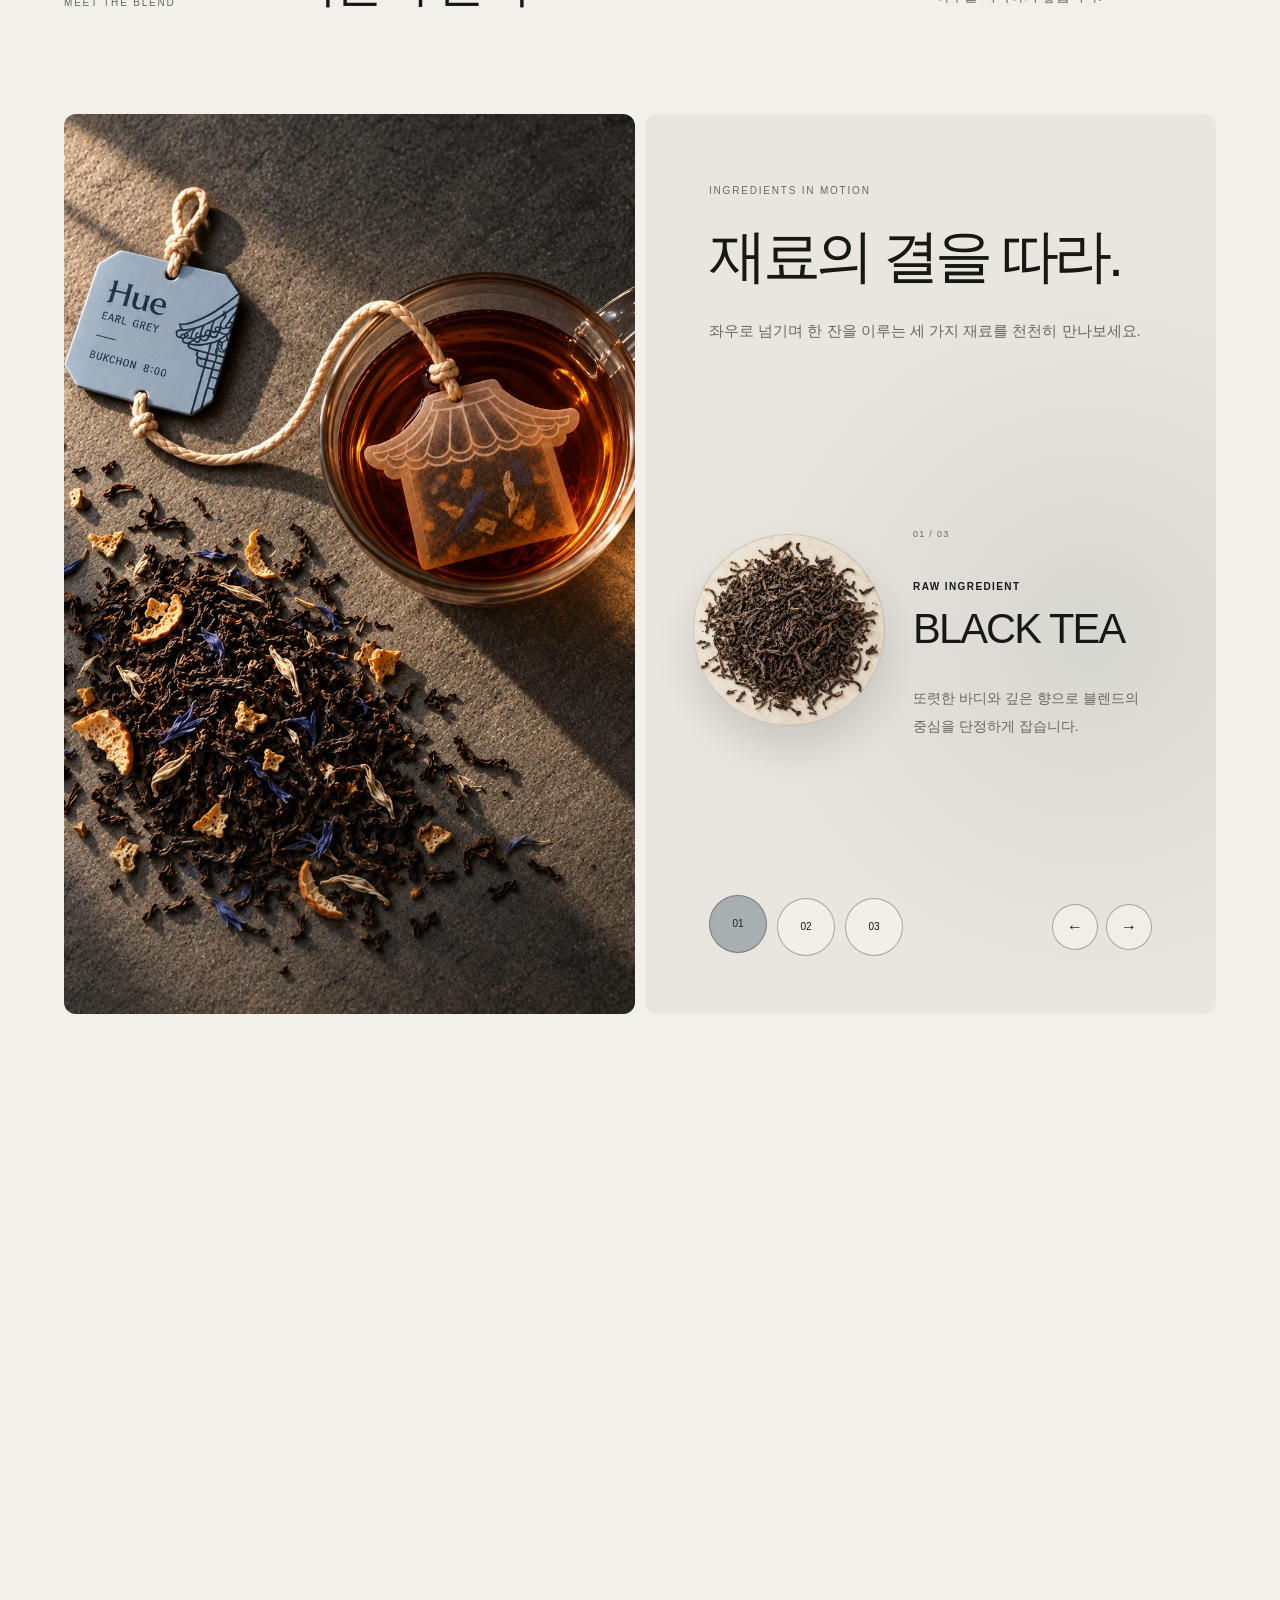
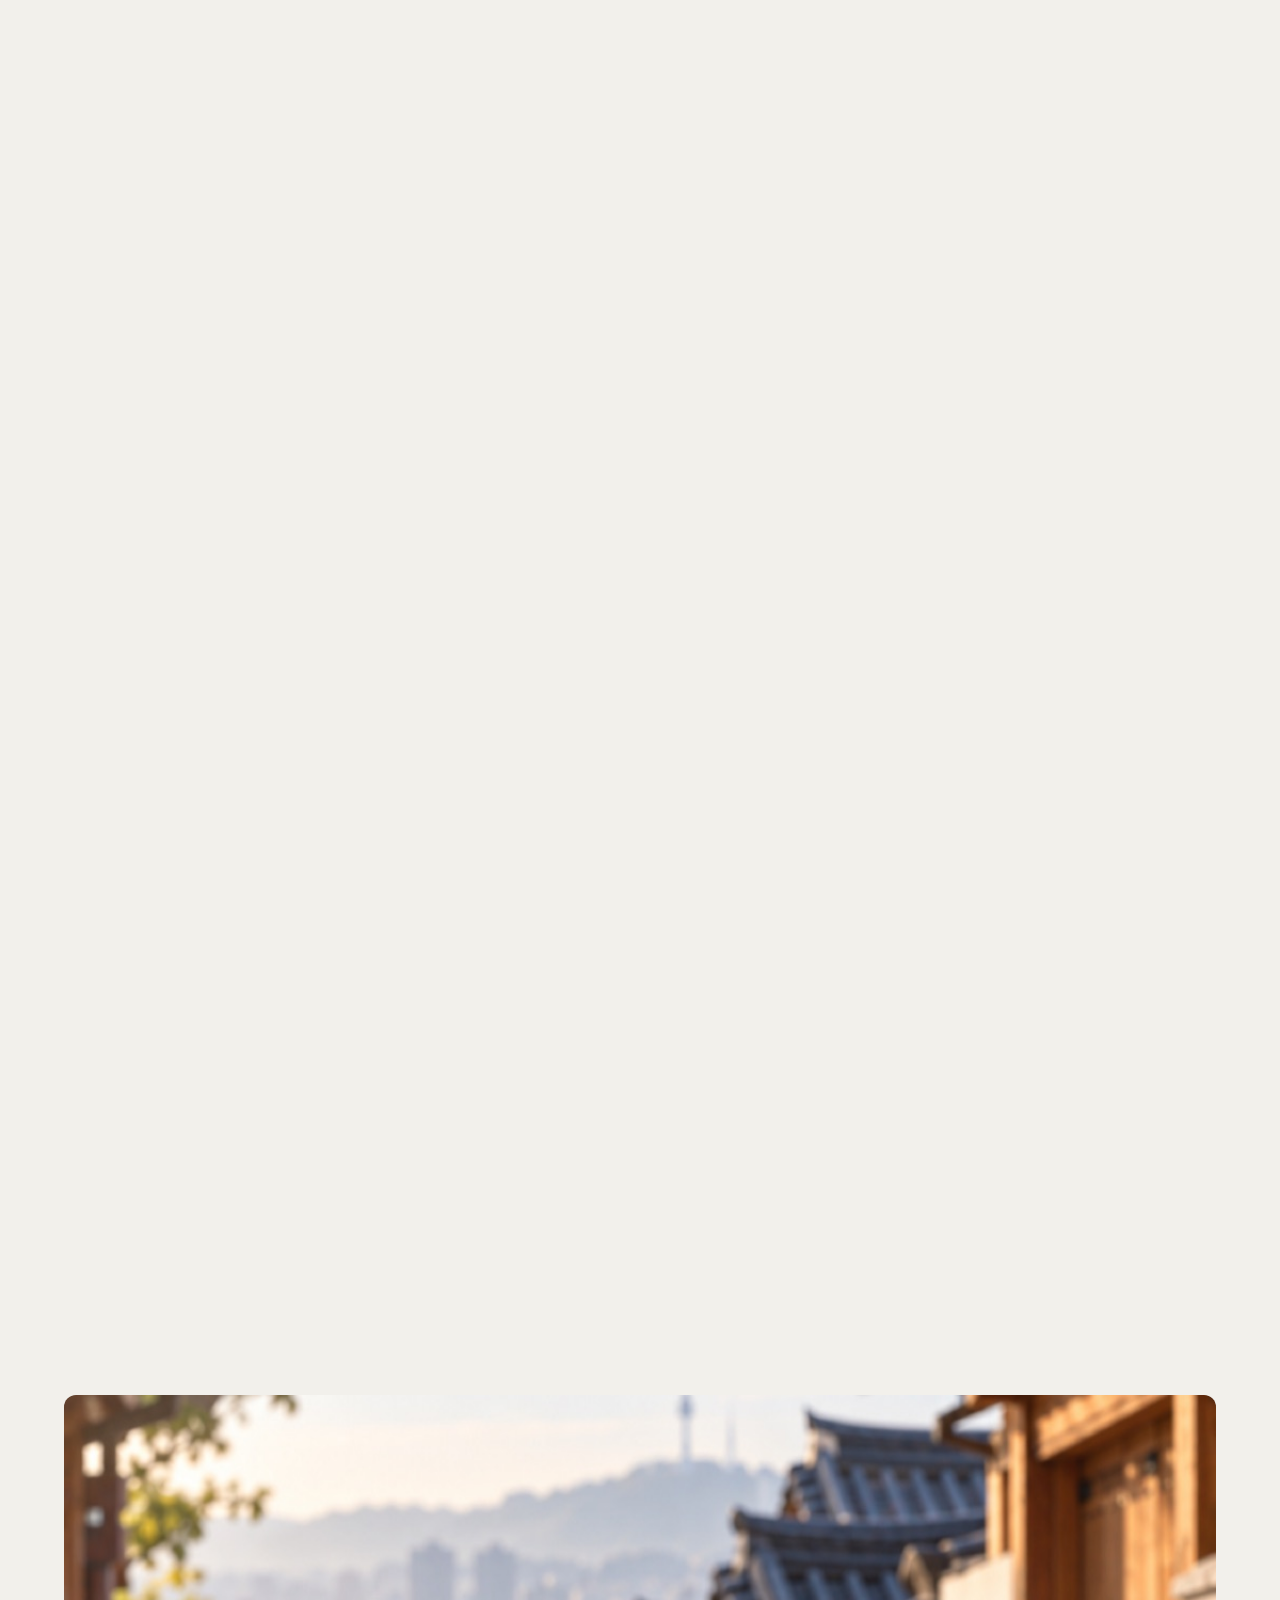
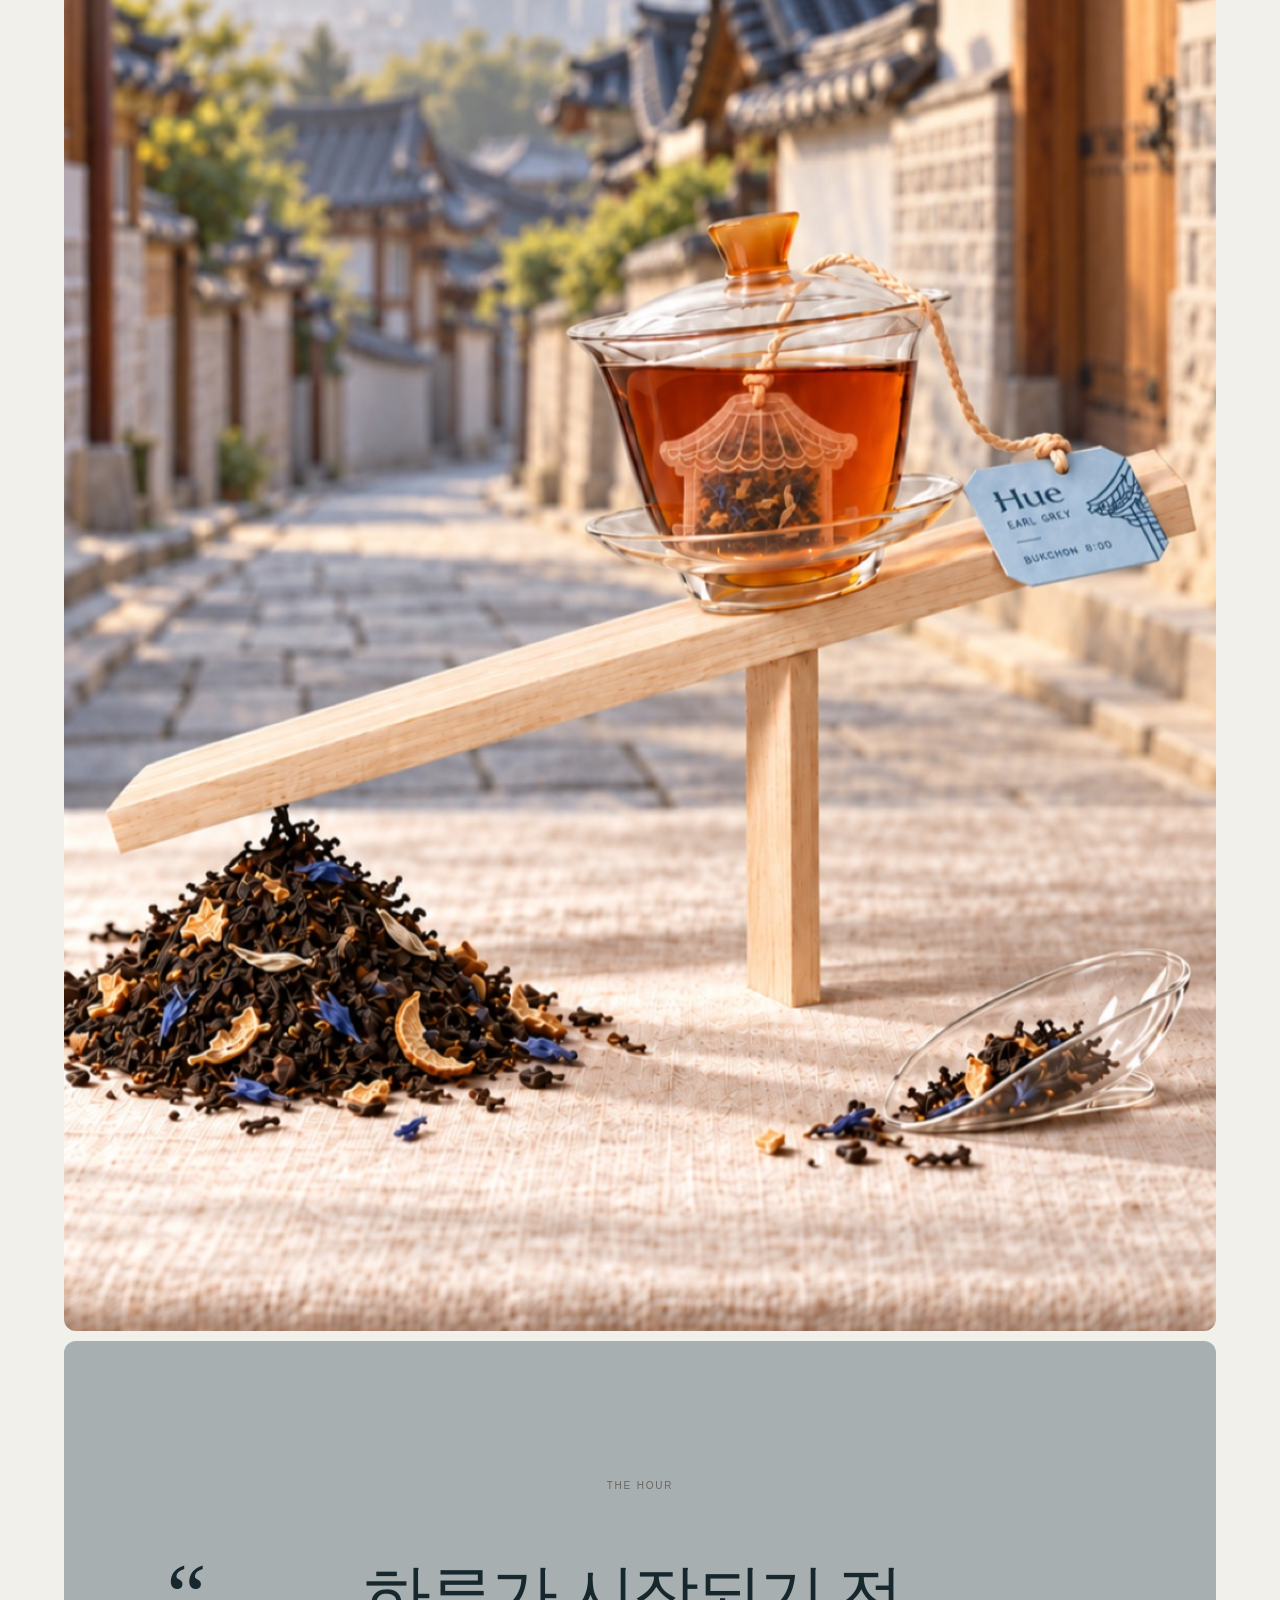
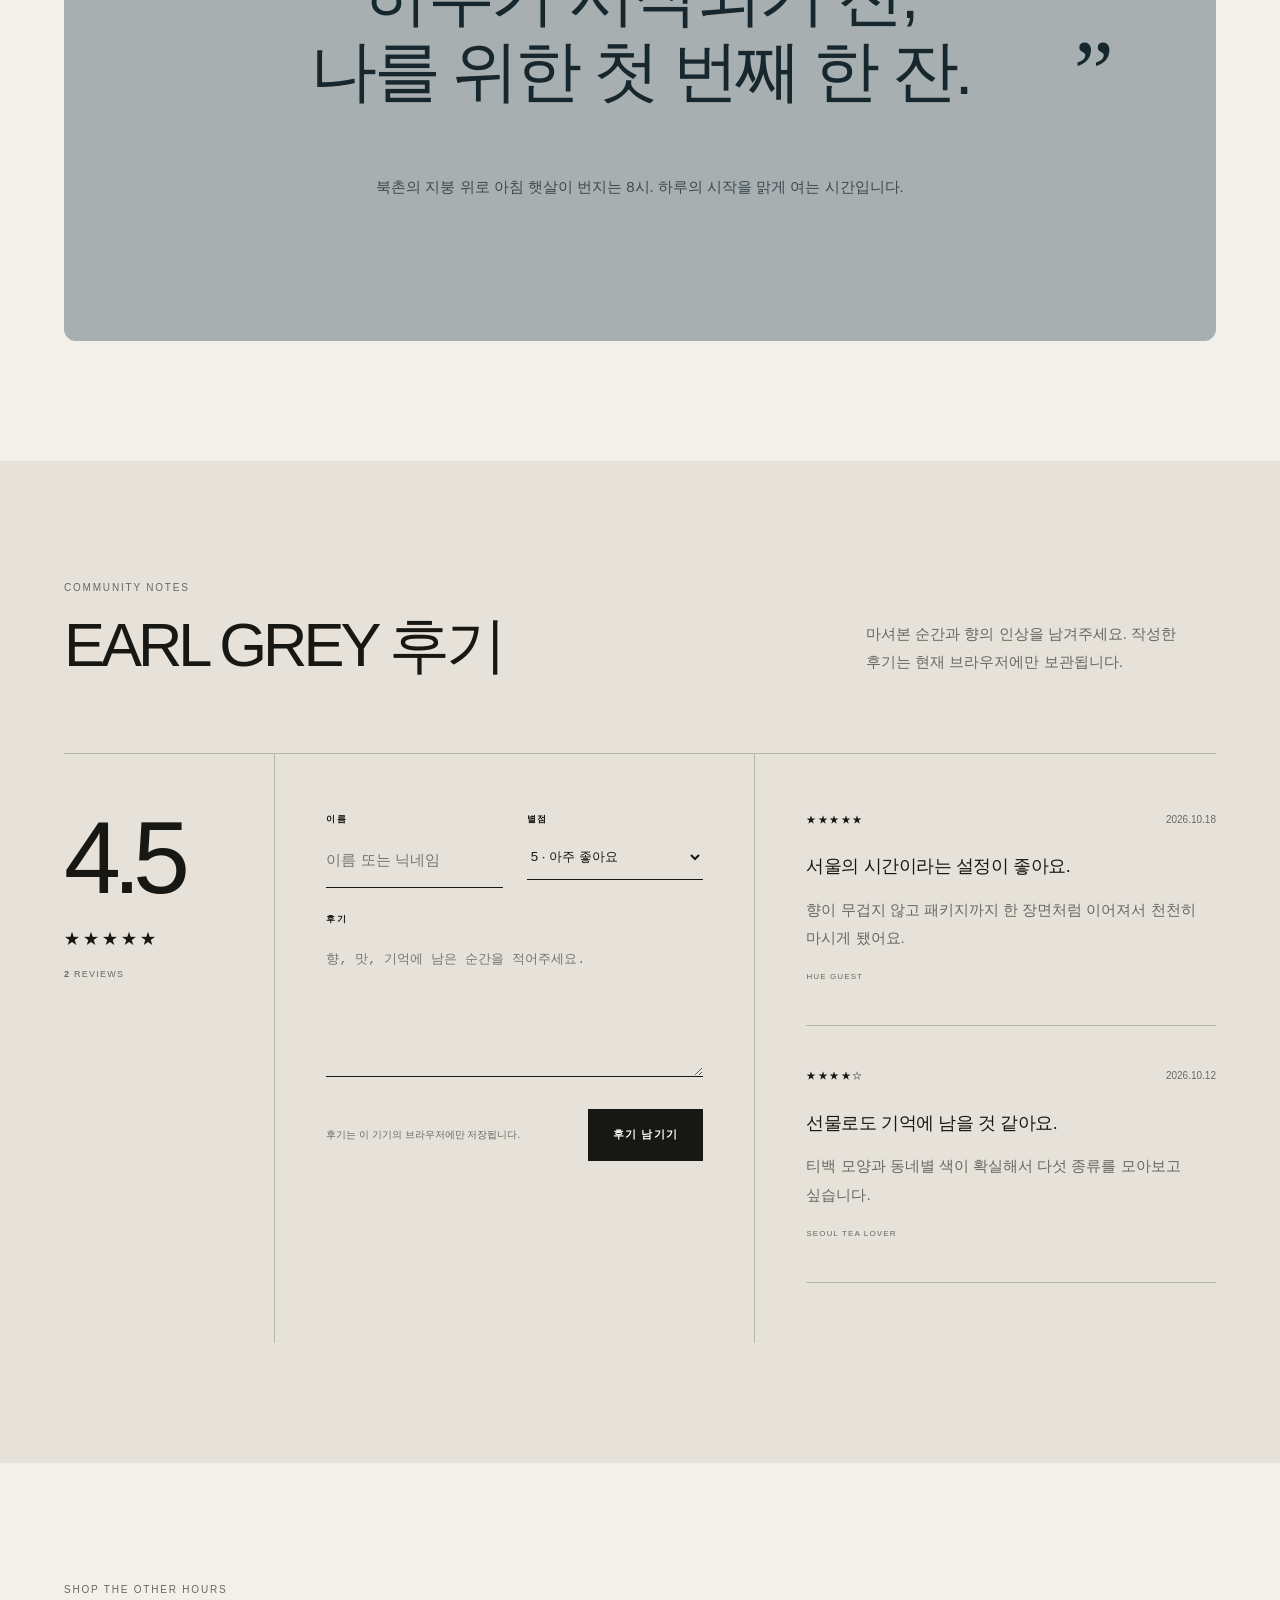
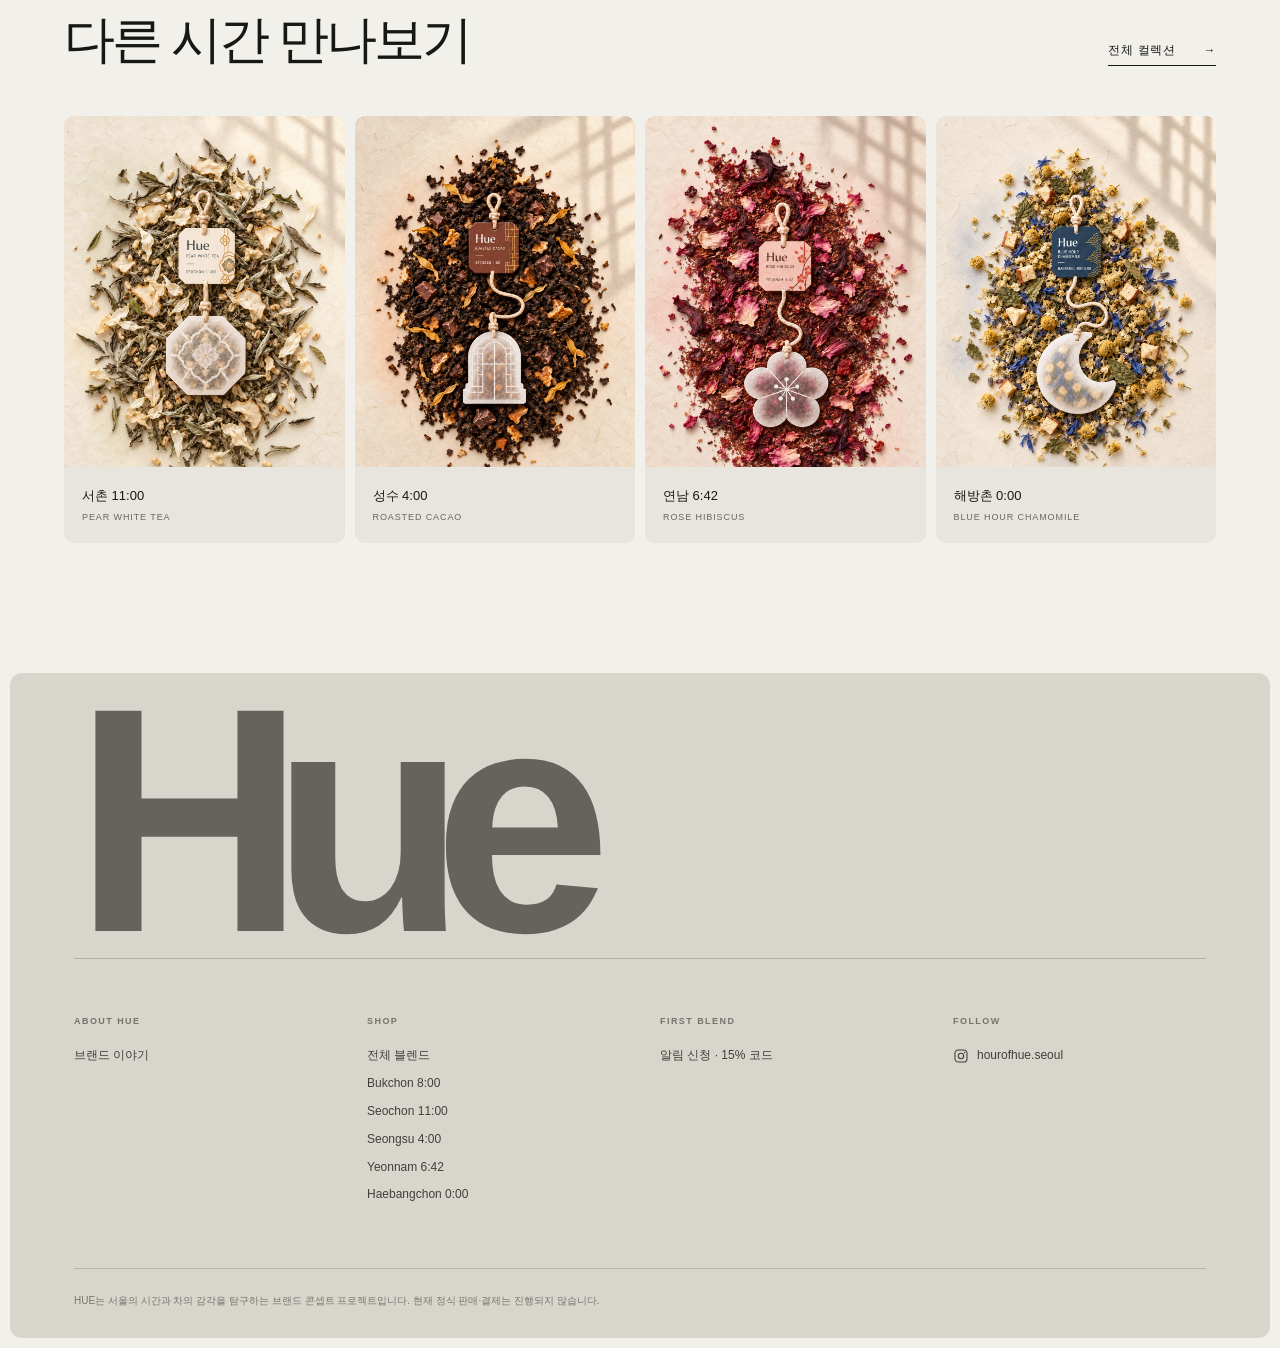
==== commit 6b733d08: "Merge cafe6fc710827e69190b2ff651c0ba3798576c8f into 97992c4096b3f6667bd14ffb26811cf7a668f1b6" ====
--- a/product.html
+++ b/product.html
@@ -23,6 +23,7 @@
   <meta name="description" content="서울의 시간과 장소를 담은 HUE 블렌디드 티 컬렉션.">
   <link rel="icon" type="image/png" href="assets/images/hue-symbol-dark.png?v=20261102">
   <link rel="stylesheet" href="styles.css?v=20261102-typeflow-4">
+  <script src="assets/lead-log.js"></script>
   <script src="app.js?v=20261102-quotes" defer></script>
   <script src="analytics.js?v=20261029-events" defer></script>
 </head>
